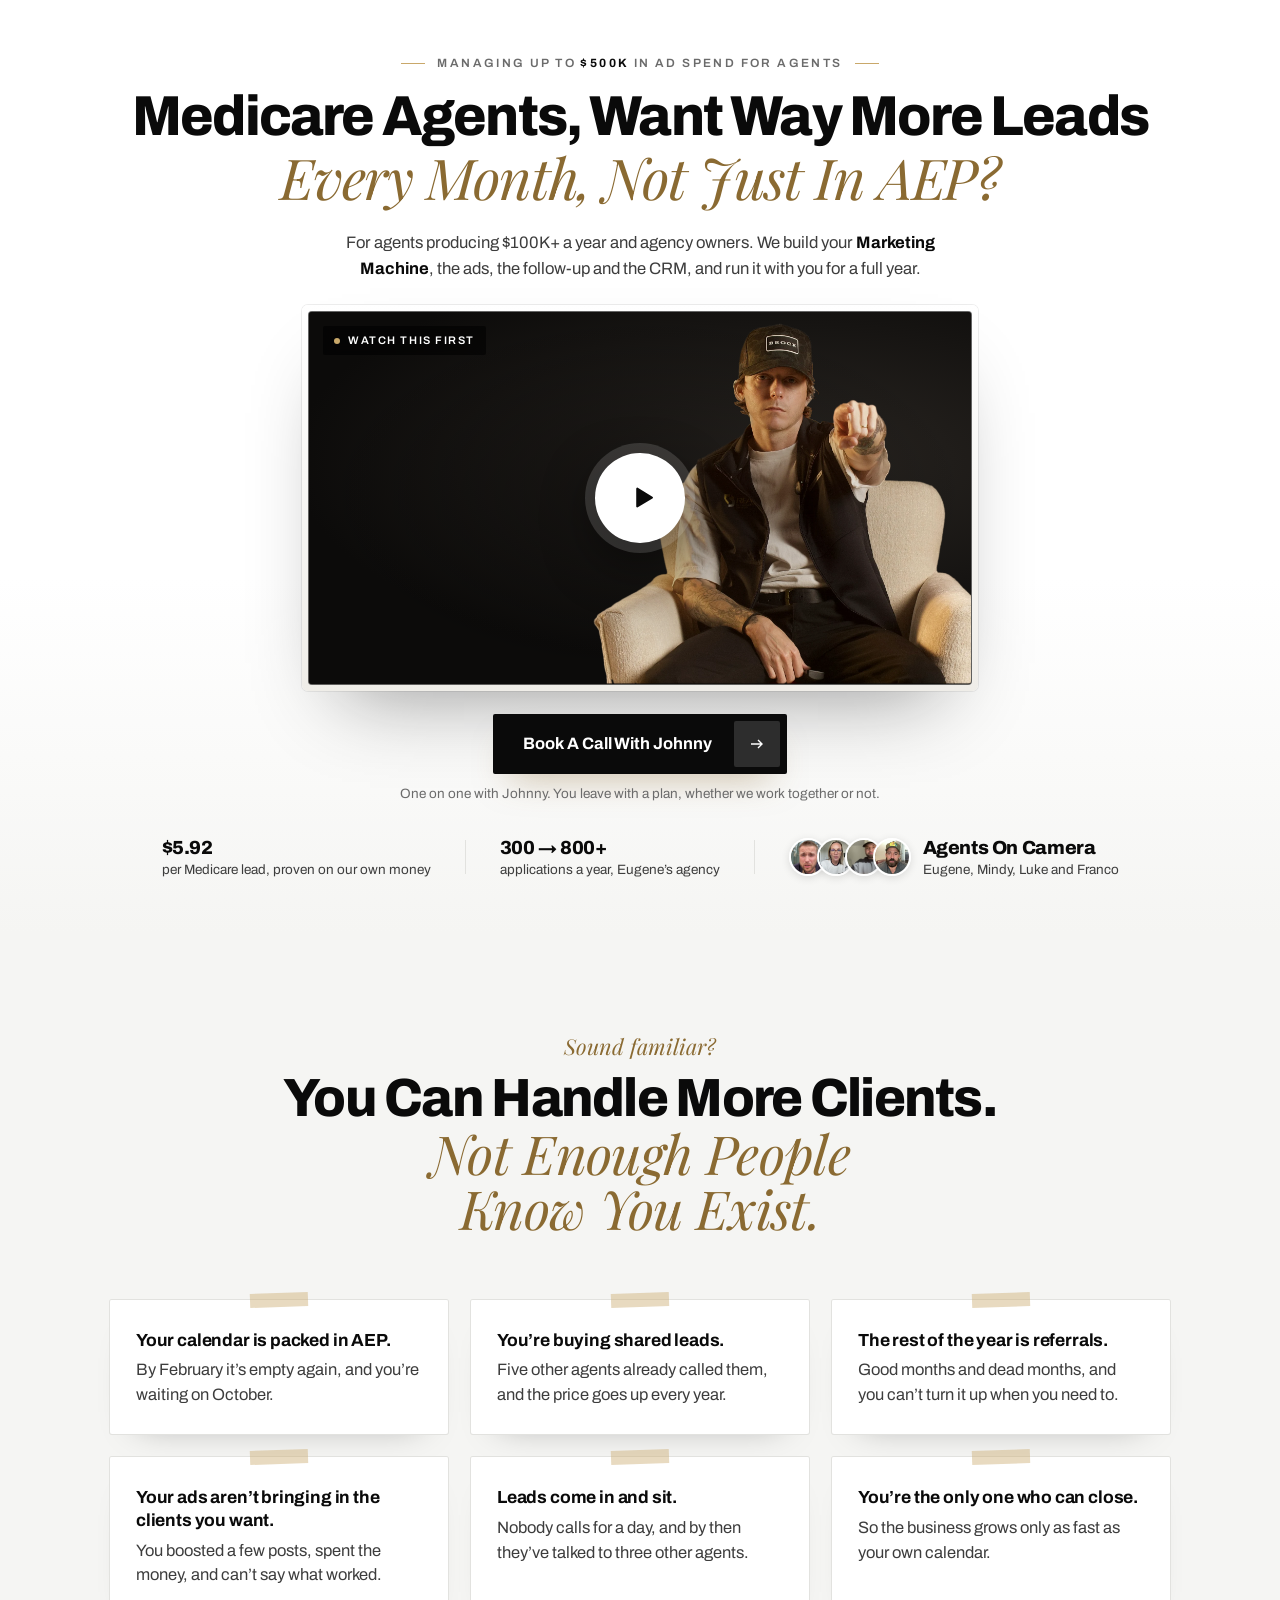
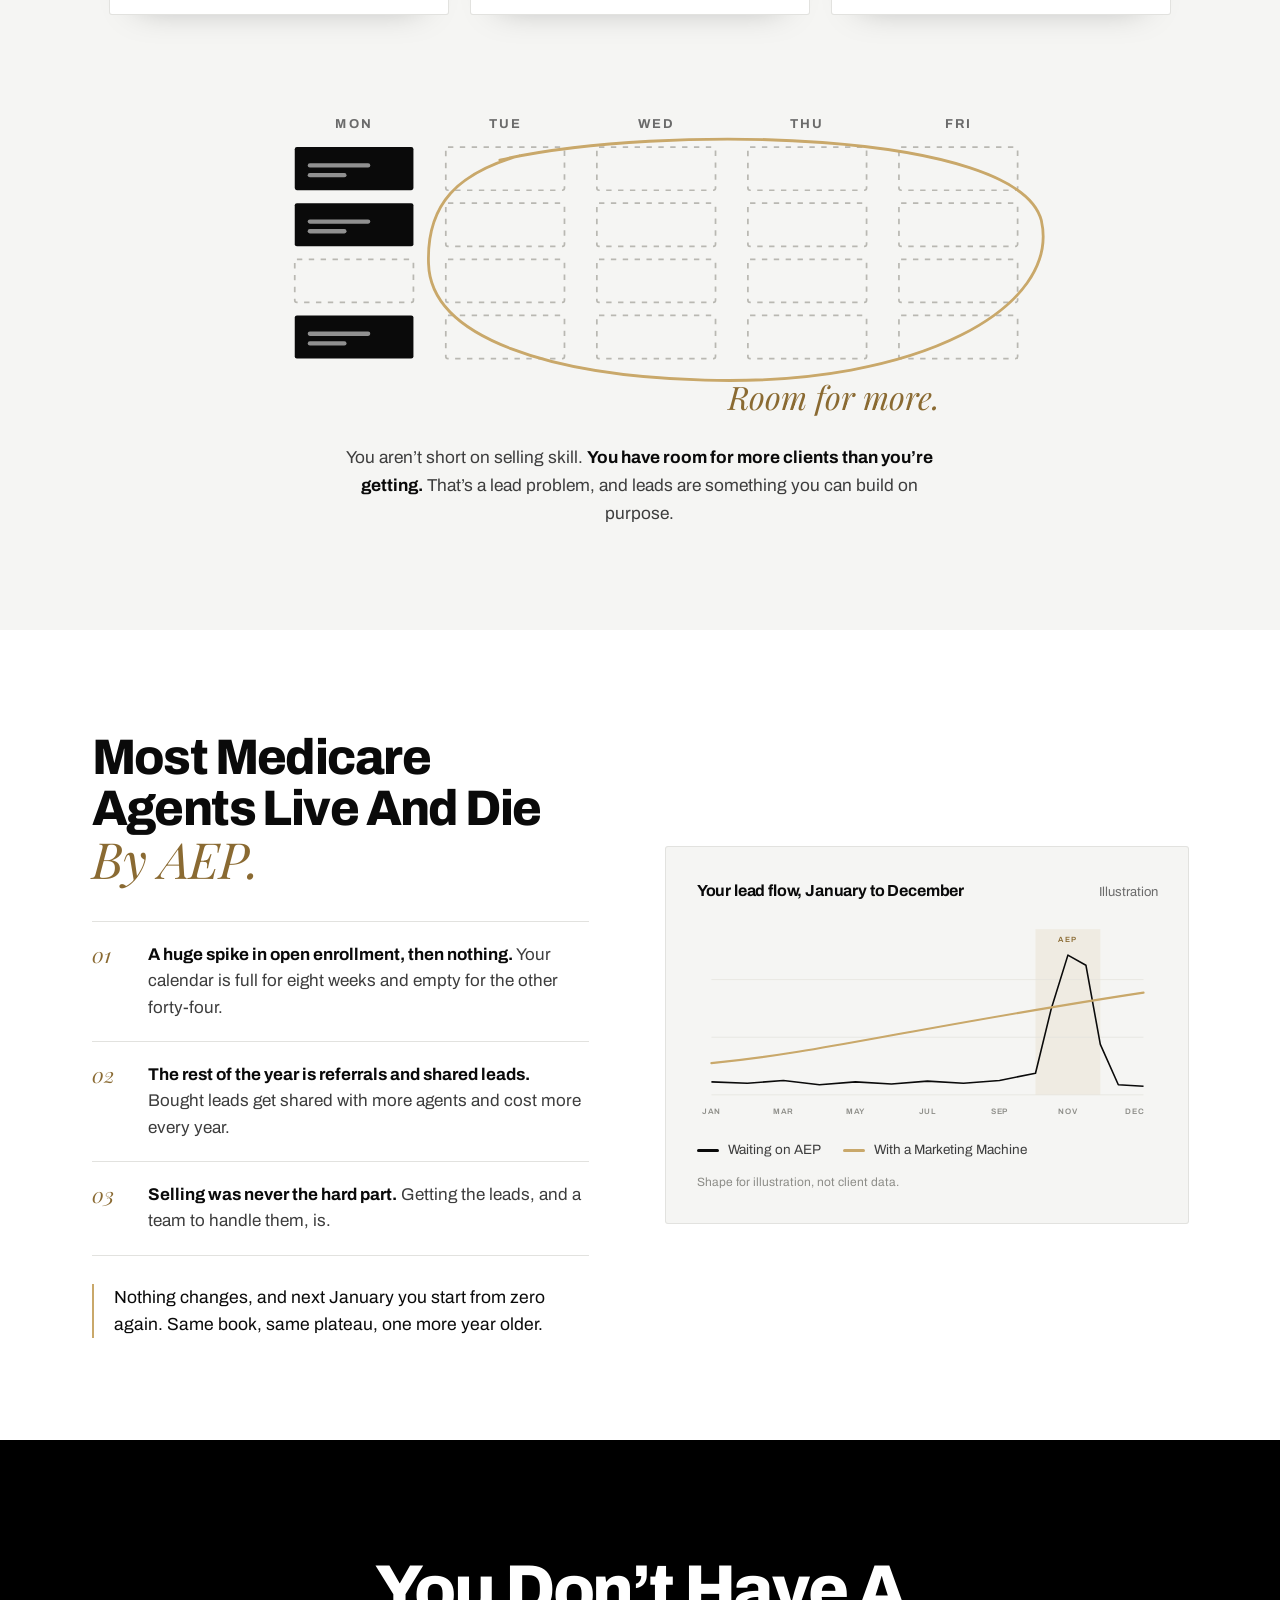
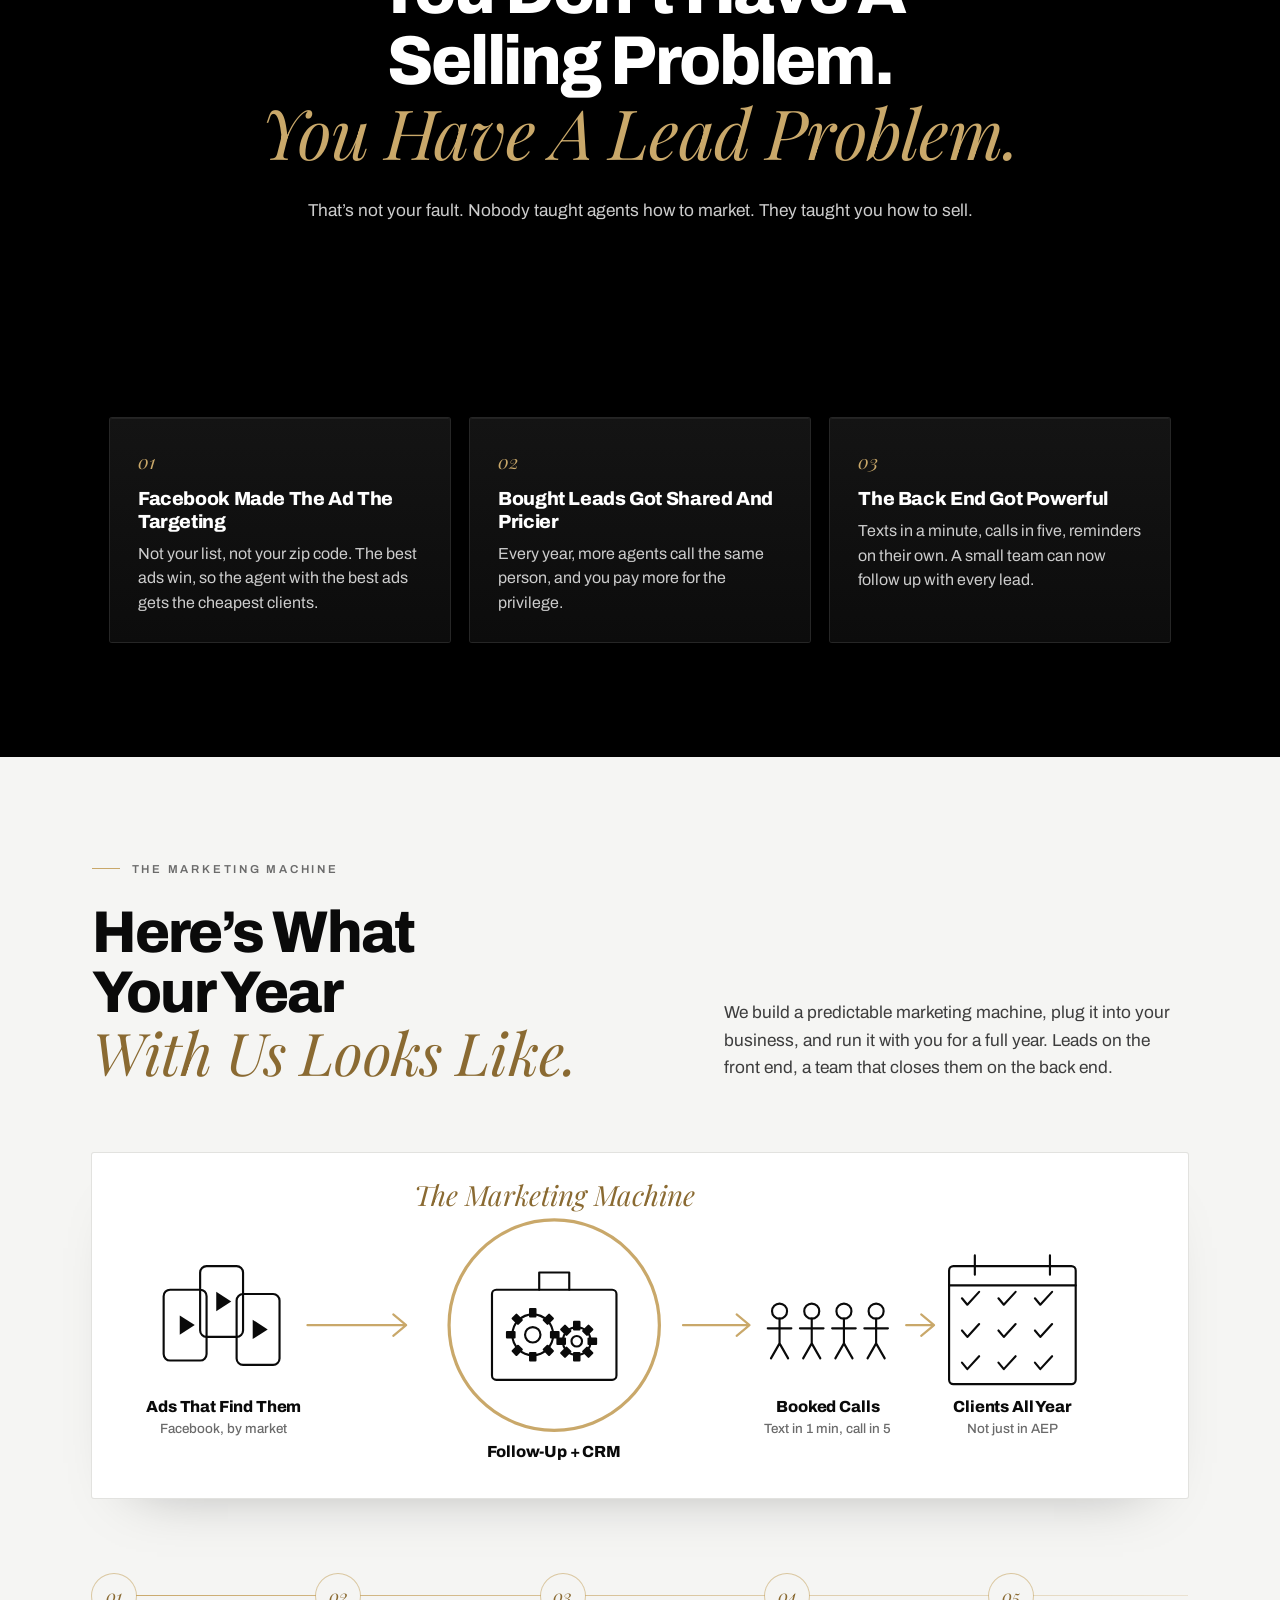
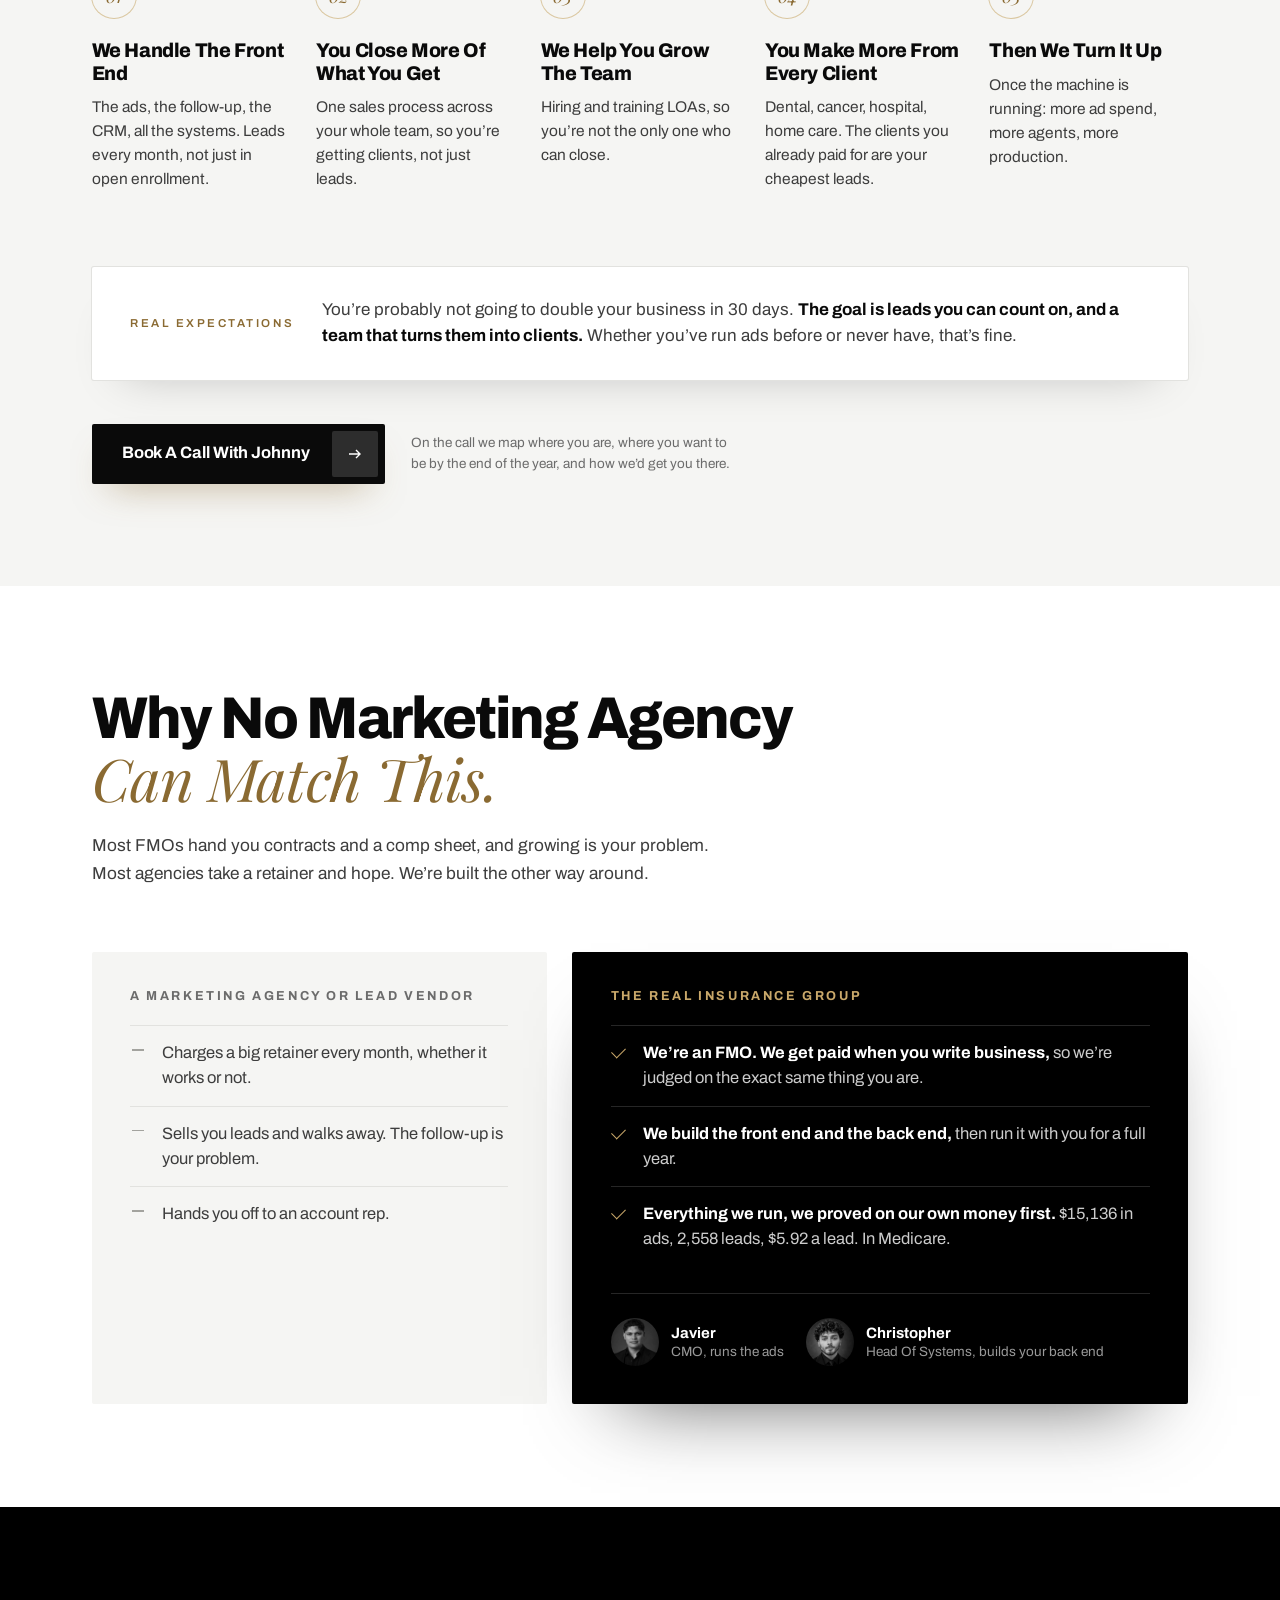
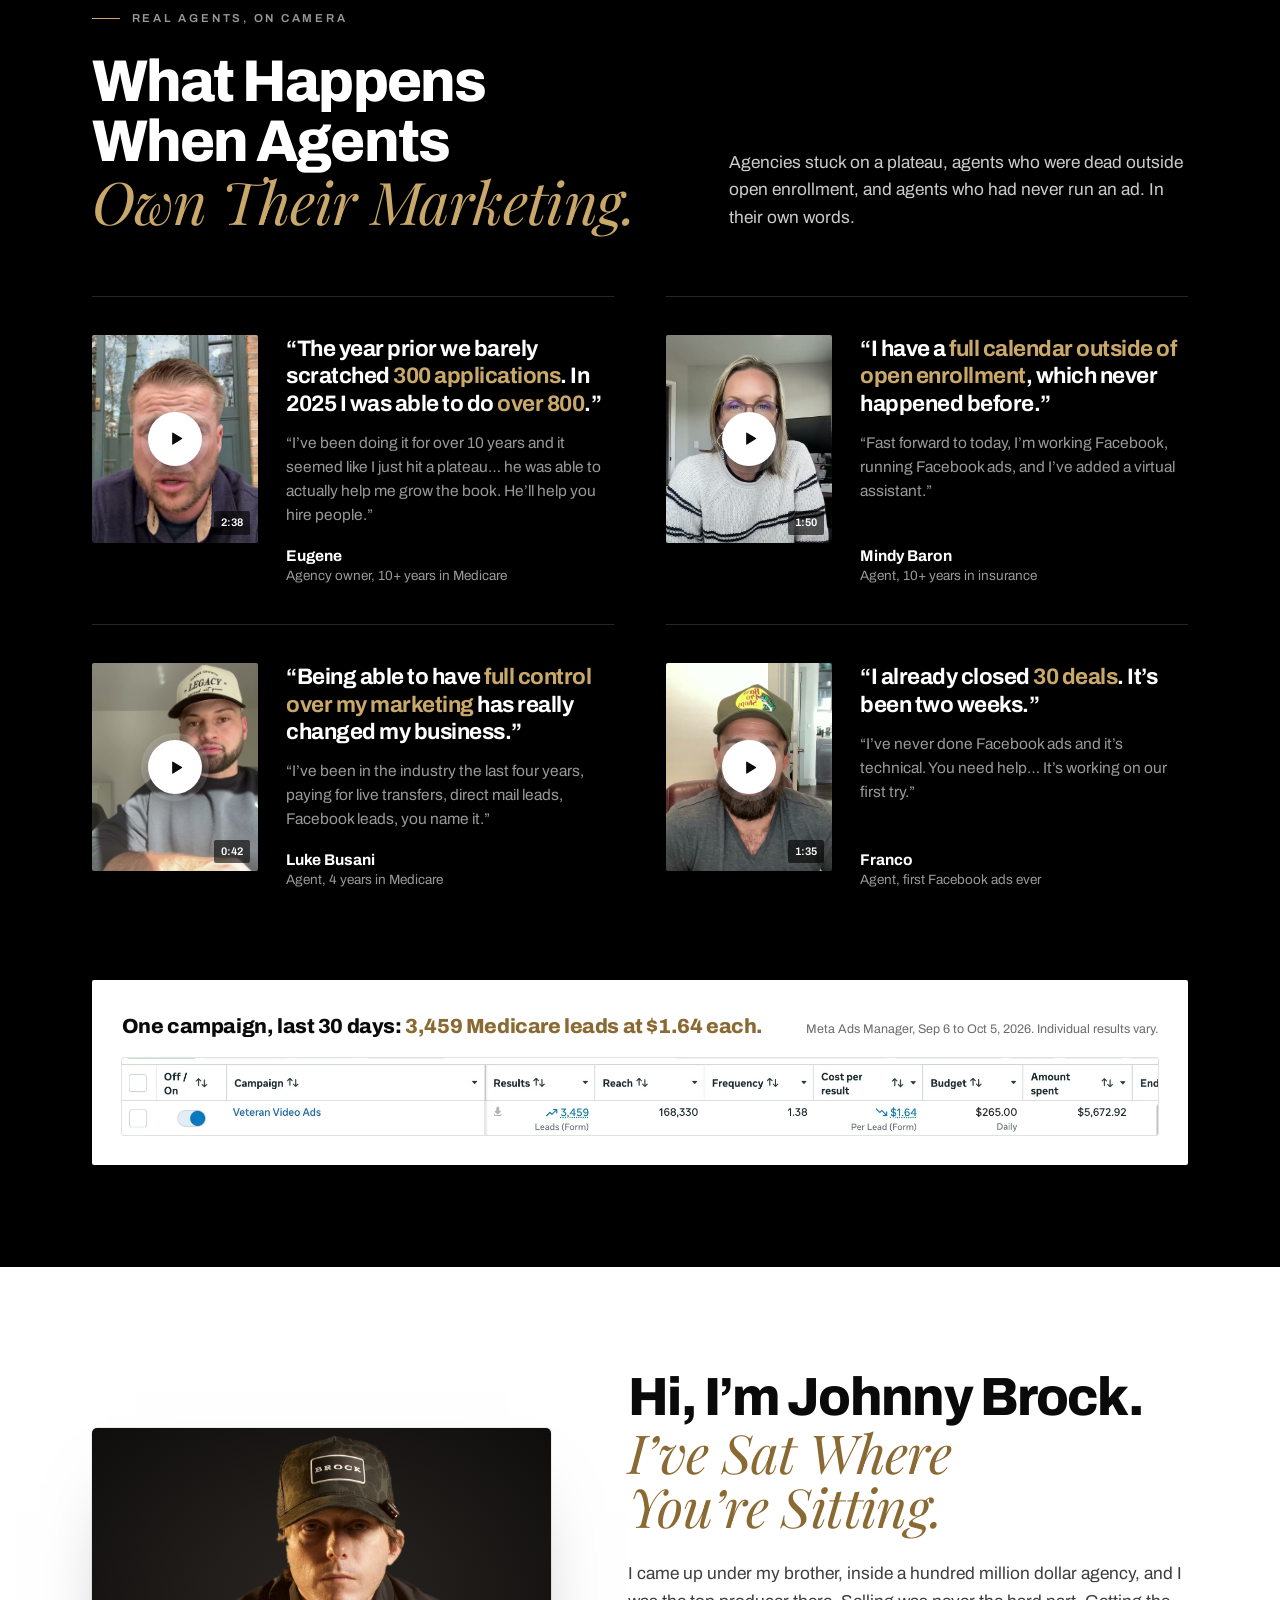
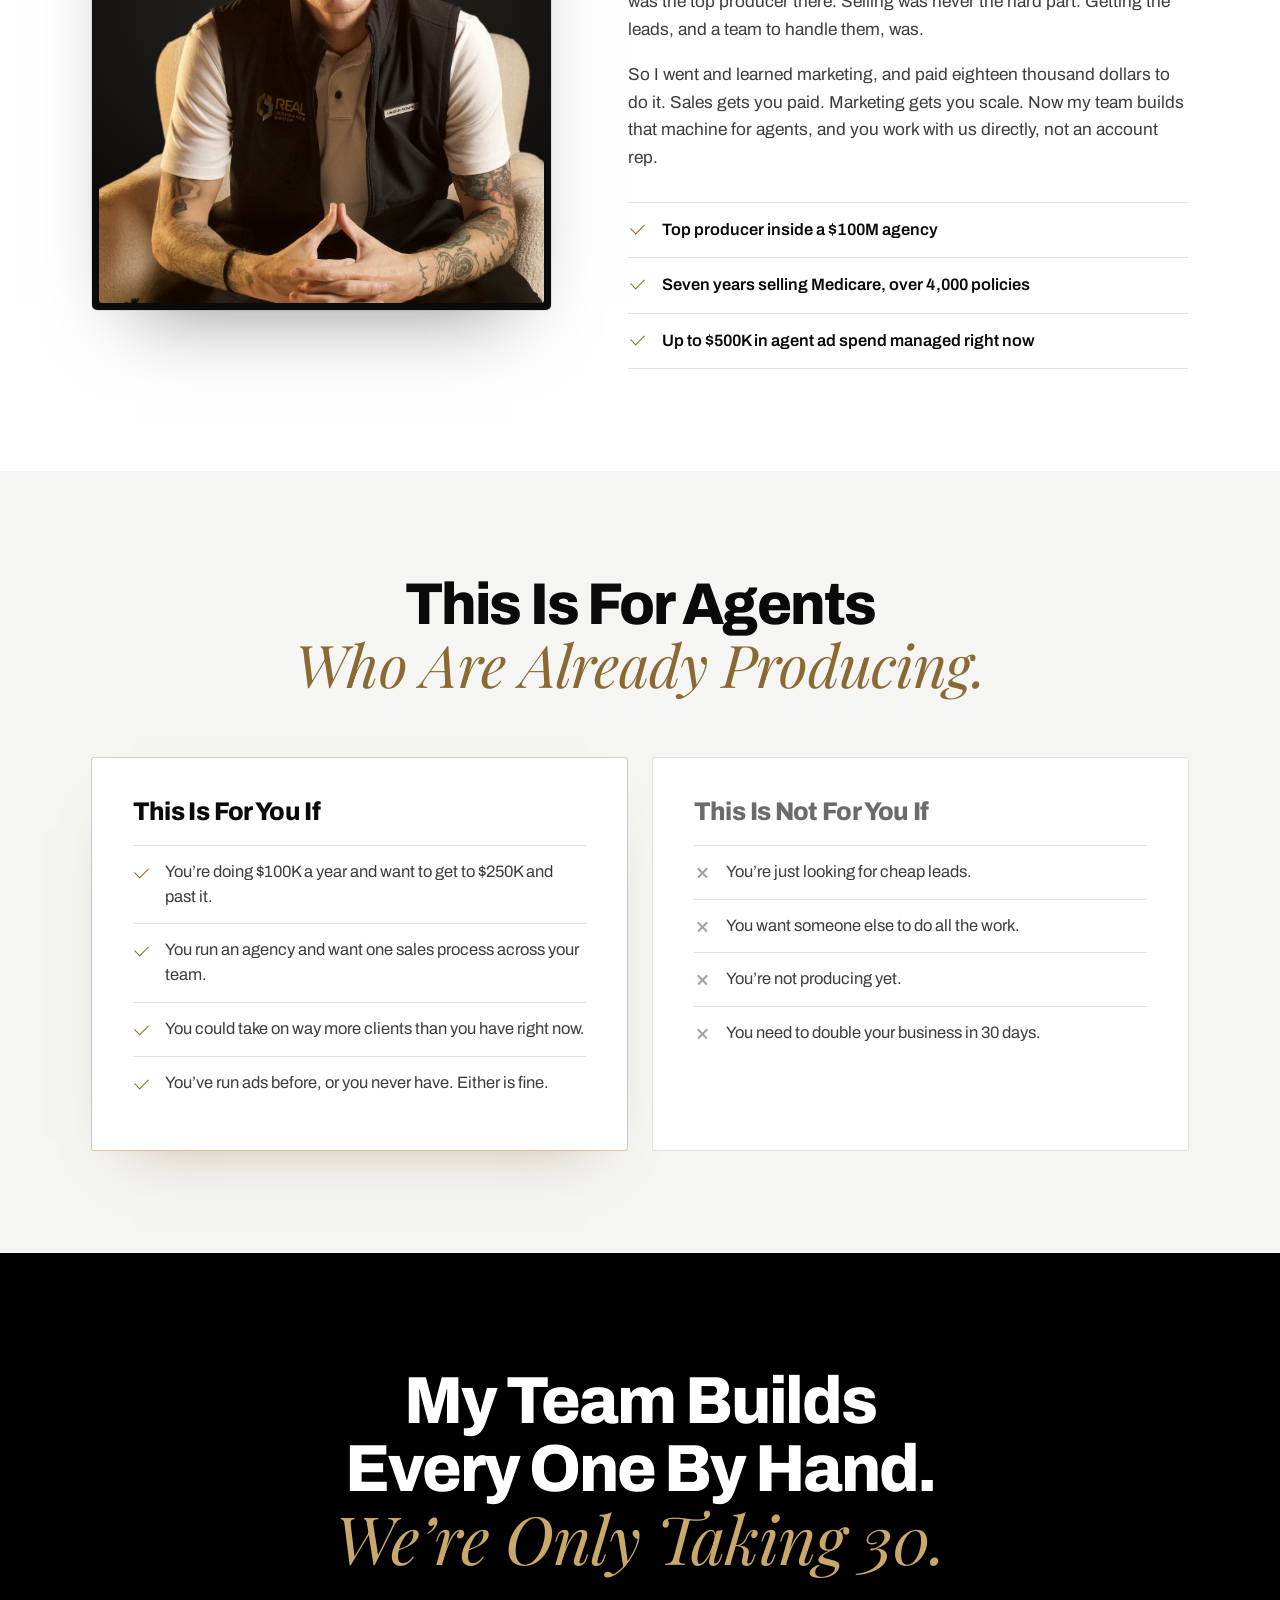
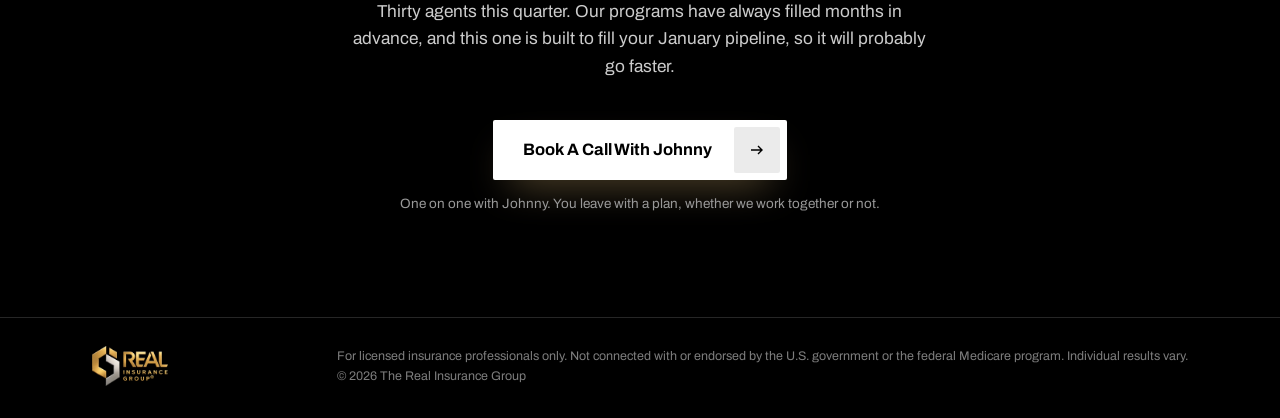
==== book.html @ 1c5386b6 "Johnny Brock book-a-call VSL landing page Co-Authored-By: Claude Opus 5.5 <noreply@anthropic.com>" ====
<!doctype html>
<html lang="en">
<head>
<meta charset="utf-8">
<meta name="viewport" content="width=device-width,initial-scale=1">
<title>Book Your Call With Johnny | The Real Insurance Group</title>
<meta name="robots" content="noindex,nofollow">
<script>
/* Only people who just submitted the survey get this page. survey.js sets the pass. */
window.rigPass = (function () {
  var DAYS = 30, ok = false;
  try { var t = Number(localStorage.getItem('rig_applied')); ok = t > 0 && Date.now() - t < DAYS * 864e5; } catch (e) {}
  return ok || window.name === 'rig_applied';
})();
if (!window.rigPass) location.replace('./');
</script>
<link rel="icon" href="assets/favicon.png?v=2">
<link rel="apple-touch-icon" href="assets/favicon.png?v=2">
<meta name="theme-color" content="#000000">
<link rel="preconnect" href="https://fonts.googleapis.com"><link rel="preconnect" href="https://fonts.gstatic.com" crossorigin>
<link href="https://fonts.googleapis.com/css2?family=Archivo:wdth,wght@62..125,400..800&family=Playfair+Display:ital,wght@1,400&display=swap" rel="stylesheet">
<link rel="preload" as="image" href="assets/johnny-steeple-color.webp">
<link rel="stylesheet" href="book.css?v=1">
<script async src="https://javmartz04-ship-it.github.io/brandridge-tracker/t.js" data-client="johnny" data-name="Johnny" data-funnel="Book A Call VSL"></script>
<style>
html,body{background:#000}
.call{display:grid;grid-template-columns:minmax(0,43fr) minmax(0,57fr);min-height:100svh}
.call-l{position:sticky;top:0;height:100svh;overflow:hidden;background:#000;color:#fff;padding:clamp(24px,2.5vw,38px) clamp(28px,3.6vw,58px)}
.call-logo{width:clamp(104px,8vw,124px);height:auto}
.call-h{position:relative;z-index:1;margin-top:clamp(24px,5.4svh,58px)}
.call-e{display:flex;align-items:center;gap:13px;font-size:13.5px;font-weight:600;letter-spacing:.02em;color:var(--on-d)}
.call-e::before{content:"";width:30px;height:1px;background:var(--gold)}
.call h1{margin-top:clamp(12px,1.9svh,18px);font-size:clamp(34px,min(3.25vw,6.2svh),54px);line-height:1.04;color:#fff;white-space:nowrap}
.call h1 em.e{display:block;color:var(--gold)}
.call-s{margin-top:clamp(12px,1.9svh,18px);max-width:25em;font-size:clamp(16px,1.25vw,18px);line-height:1.5;color:var(--on-d)}
.call-p{position:absolute;right:0;bottom:0;height:min(57svh,92%);width:auto;max-width:none;transform:translateX(7%)}
.call-l::after{content:"";position:absolute;left:0;right:0;bottom:0;height:24%;background:linear-gradient(to top,rgba(0,0,0,.72),transparent);pointer-events:none}
.call-n{position:absolute;z-index:2;left:clamp(28px,3.6vw,58px);bottom:clamp(24px,2.5vw,38px);font-size:13.5px;line-height:1.4;color:var(--on-d)}
.call-n b{display:block;font-size:17px;font-weight:700;color:#fff}
.call-r{display:flex;flex-direction:column;min-height:100svh;background:#fff;padding:clamp(18px,2.2vw,34px) clamp(18px,3.2vw,54px) 0}
.call-c{position:relative;width:100%;max-width:860px;margin:0 auto;min-height:640px}
.call-c iframe{position:relative;display:block;width:100%;min-height:640px;border:0;overflow:hidden}
.call-w{position:absolute;left:0;right:0;top:220px;text-align:center;font-size:15px;color:var(--muted);transition:opacity .3s}
.call-c.on .call-w{opacity:0}
.call-f{width:100%;max-width:860px;margin:auto auto 0;padding:30px 0 24px;border-top:1px solid var(--line);font-size:12.5px;line-height:1.6;color:var(--muted)}
.call-c + .call-f{margin-top:28px}
.call-l > *{animation:callIn .9s var(--ease) both}
.call-p{animation-name:callP;animation-duration:1.2s;animation-delay:.08s}
@keyframes callIn{from{opacity:0;transform:translateY(12px)}}
@keyframes callP{from{opacity:0;transform:translateX(7%) translateY(18px)}}
@media (prefers-reduced-motion:reduce){.call-l > *{animation:none}}
@media (max-width:1000px){
  .call{display:block}
  .call-l{position:relative;height:auto;padding:22px 20px 28px}
  .call-l::after,.call-p,.call-n{display:none}
  .call-h{margin-top:20px}
  .call h1{font-size:clamp(35px,9.6vw,58px);white-space:normal;text-wrap:balance}
  .call-r{min-height:0;padding:14px 12px 0}
  .call-c,.call-c iframe{min-height:720px}
  .call-f{padding:24px 8px}
}
</style>
</head>
<body>
<main class="call">
  <aside class="call-l dark">
    <img class="call-logo" src="assets/rig-logo-nav.webp" width="392" height="208" alt="The Real Insurance Group">
    <header class="call-h">
      <p class="call-e">Application Received</p>
      <h1>Book Your Strategy Call <em class="e">With Johnny Brock.</em></h1>
      <p class="call-s">One hour, one on one, on your business and where you want to take it.</p>
    </header>
    <img class="call-p" src="assets/johnny-steeple-color.webp" width="1544" height="1398" alt="Johnny Brock" fetchpriority="high">
    <p class="call-n"><b>Johnny Brock</b>Founder And CEO</p>
  </aside>
  <div class="call-r">
    <section class="call-c" id="cal" aria-label="Choose a time for your call"><p class="call-w">Opening Johnny&rsquo;s Calendar</p></section>
    <footer class="call-f">
      <p>For licensed insurance professionals only. Not connected with or endorsed by the U.S. government or the federal Medicare program.</p>
      <p>&copy; 2026 The Real Insurance Group</p>
    </footer>
  </div>
</main>
<script>
/* The calendar is only added for people who passed the check above. */
if (window.rigPass) {
  var CALENDAR = 'BLi0FZlqwBSaLHV8opKb';
  var f = document.createElement('iframe');
  f.src = 'https://link.realinsurancecrm.com/widget/booking/' + CALENDAR;
  f.id = CALENDAR + '_booking';
  f.title = 'Choose a time for your call';
  f.scrolling = 'no';
  f.addEventListener('load', function () { document.getElementById('cal').classList.add('on'); });
  document.getElementById('cal').appendChild(f);
  var s = document.createElement('script');
  s.src = 'https://link.realinsurancecrm.com/js/form_embed.js';
  s.async = true;
  document.body.appendChild(s);
}
</script>
</body>
</html>
---- book.css ----
/* Base for book.html. Same tokens as index.html (the live therealinsurancegroup.com set). */
:root{
  --white:#fff;--ink:#0a0a0a;--muted:#6b6b6b;--line:#e2e2df;--on-d:#cccccc;
  --gold:#c9a86a;--ease:cubic-bezier(.32,.72,0,1);
  --disp:'Archivo',system-ui,sans-serif;--serif:'Playfair Display',Georgia,serif;
}
*{box-sizing:border-box;margin:0;padding:0}
html{-webkit-text-size-adjust:100%}
body{font-family:var(--disp);color:var(--ink);font-size:17px;line-height:1.6;-webkit-font-smoothing:antialiased;overflow-x:clip}
img{display:block;max-width:100%}
h1{font-family:var(--disp);font-weight:800;letter-spacing:-.032em;line-height:1.02;font-variation-settings:"wdth" 96}
em.e{font-family:var(--serif);font-style:italic;font-weight:400;letter-spacing:-.012em;font-variation-settings:normal}
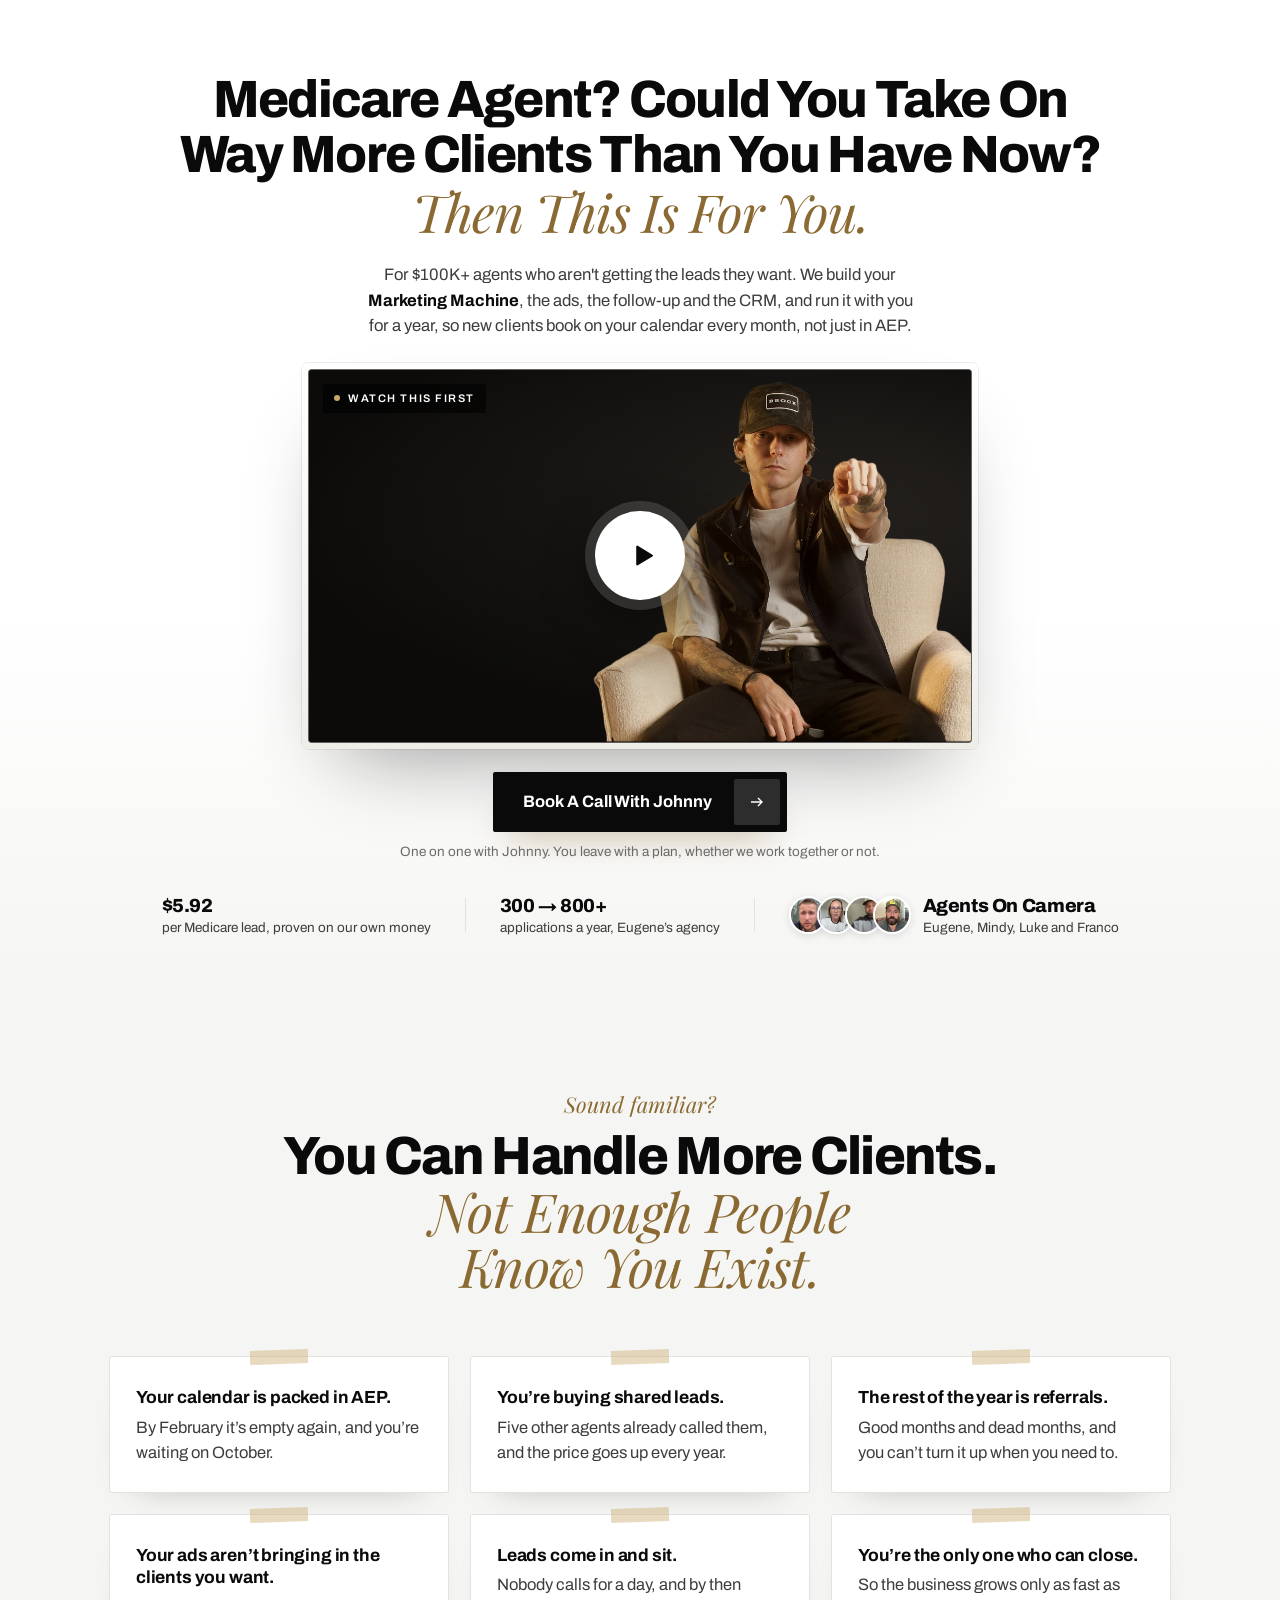
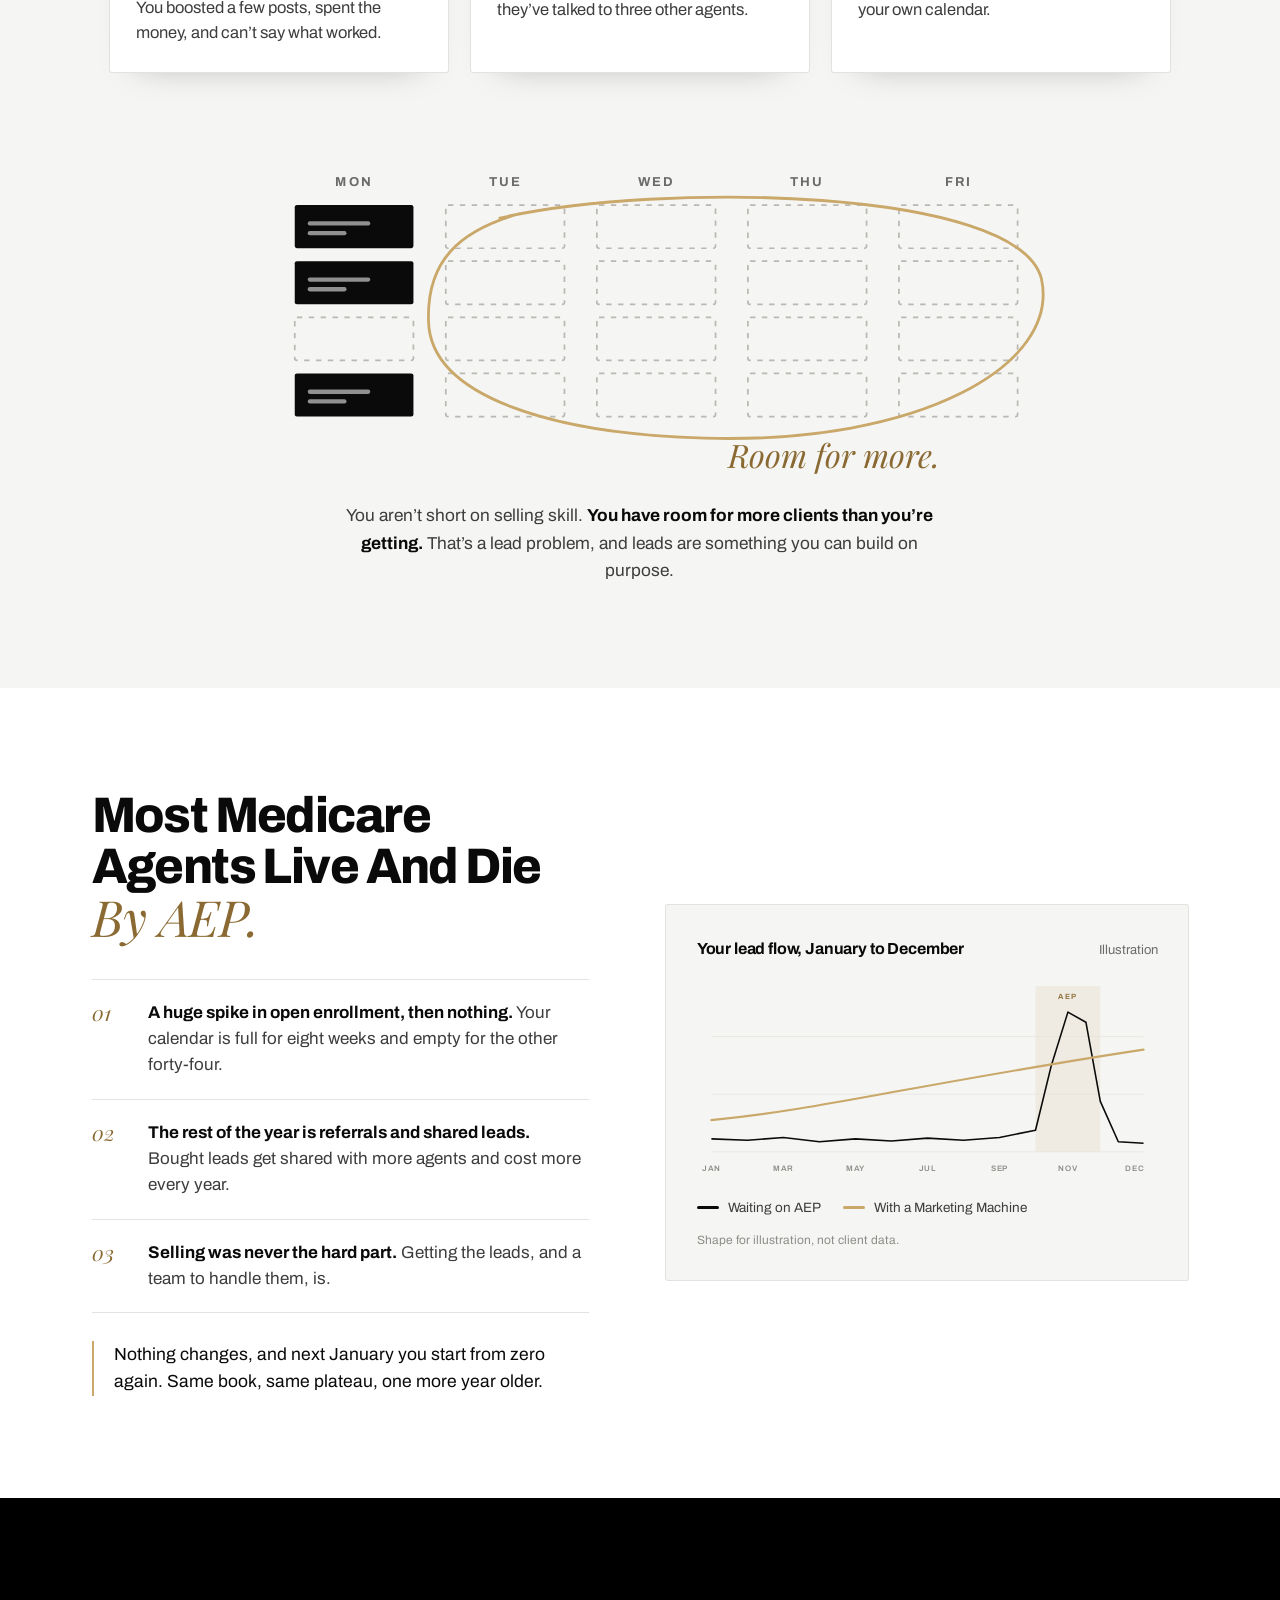
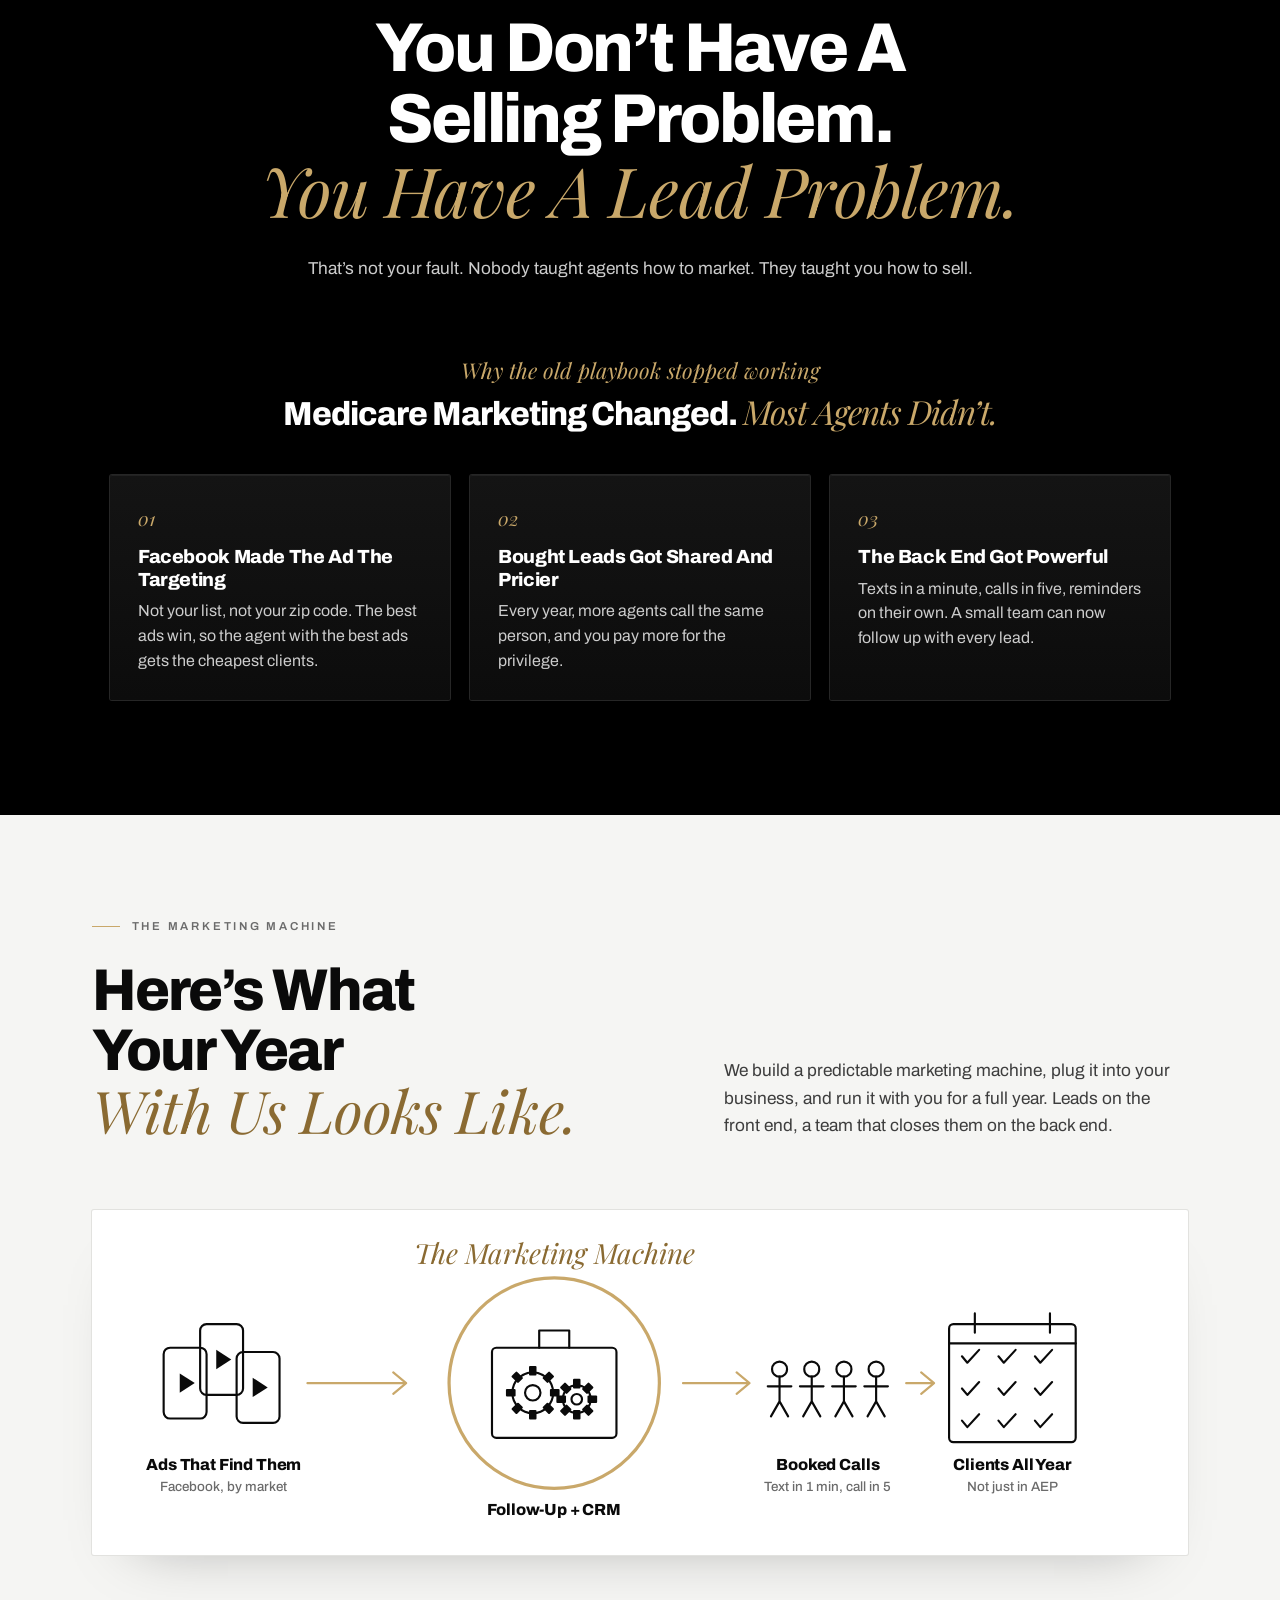
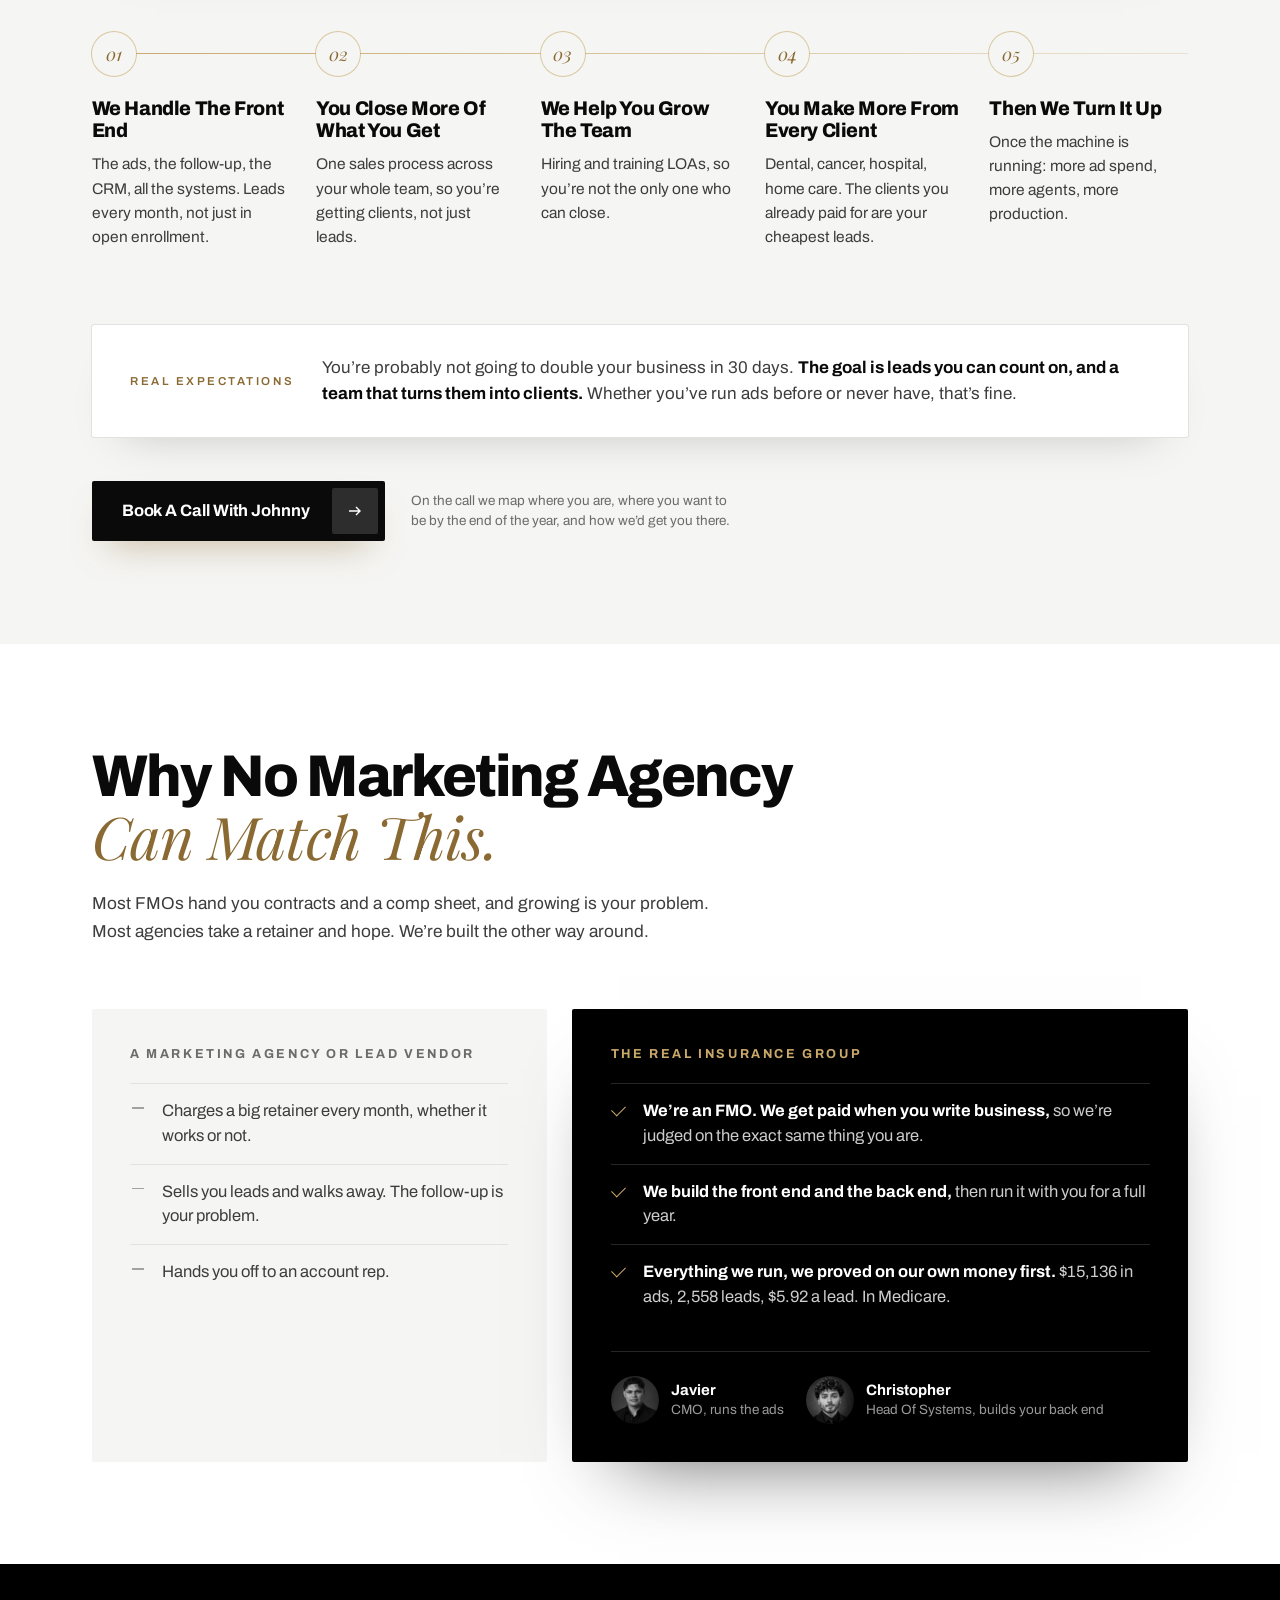
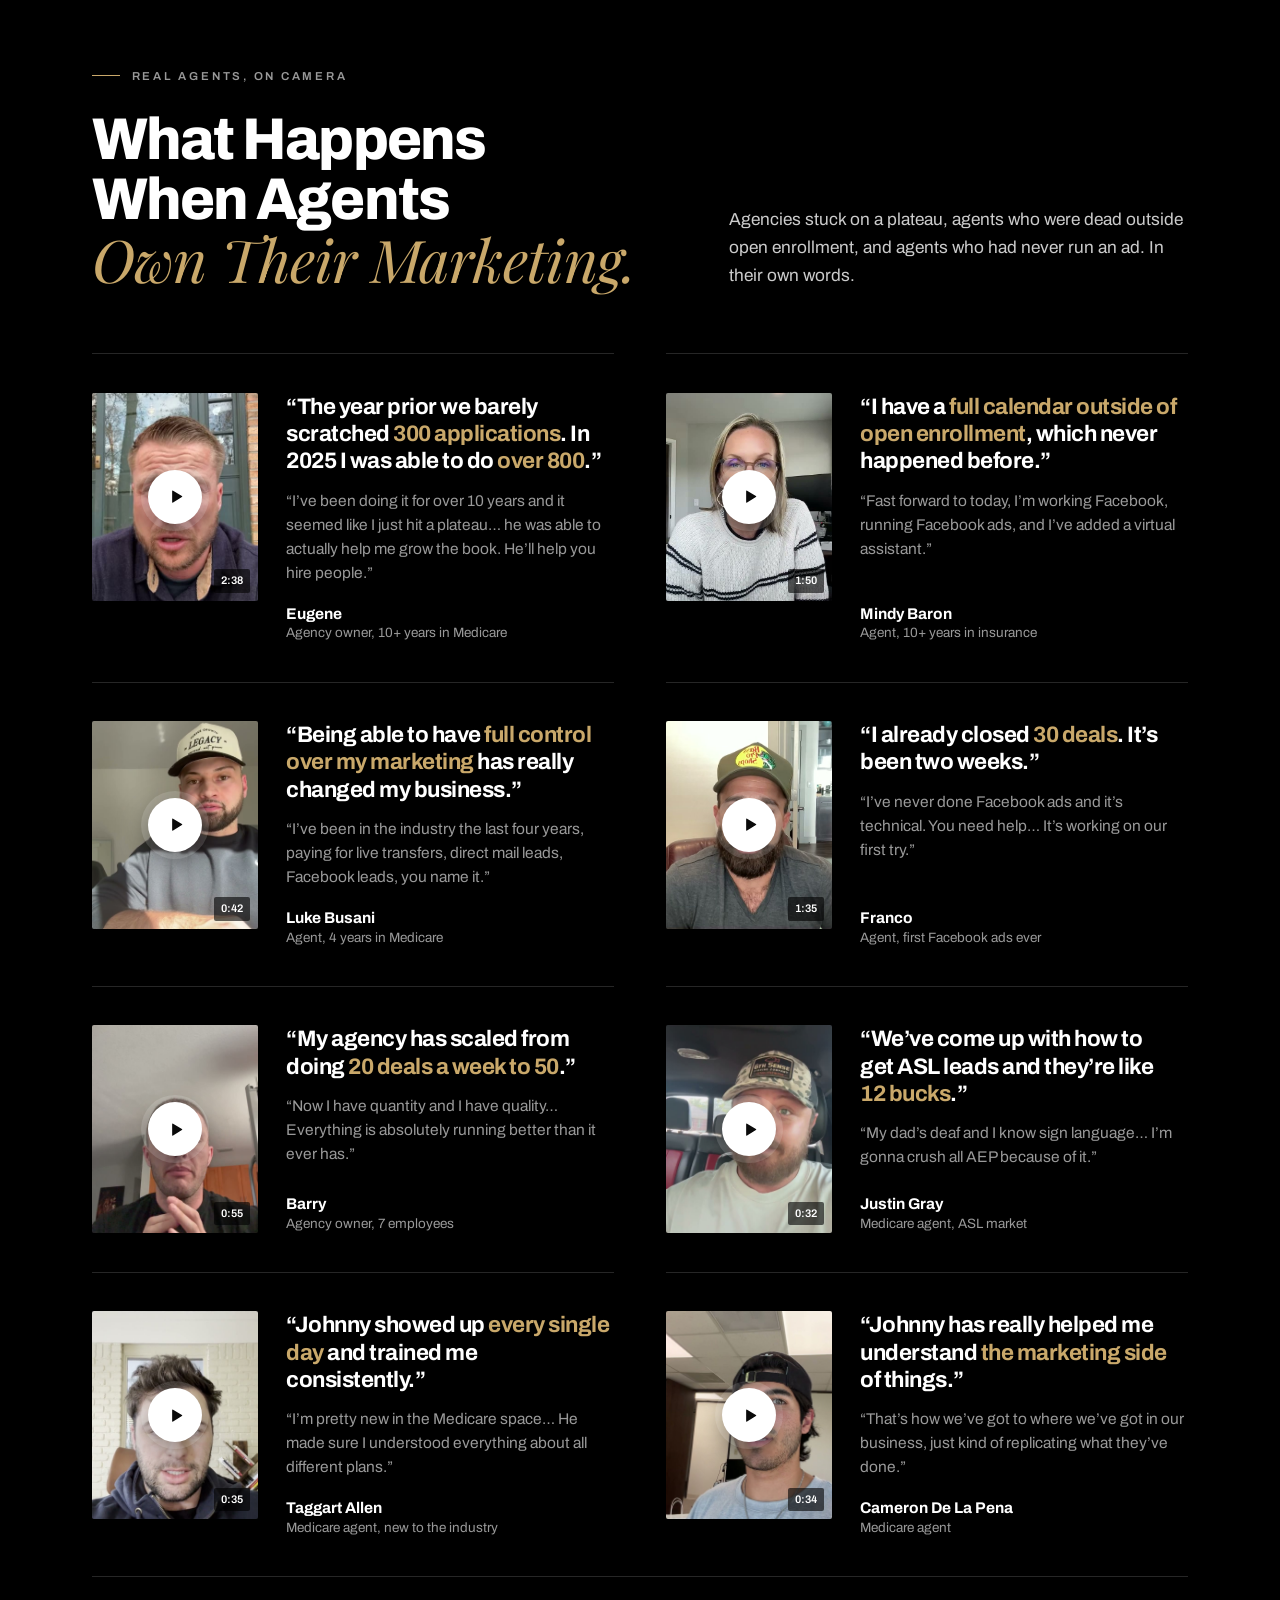
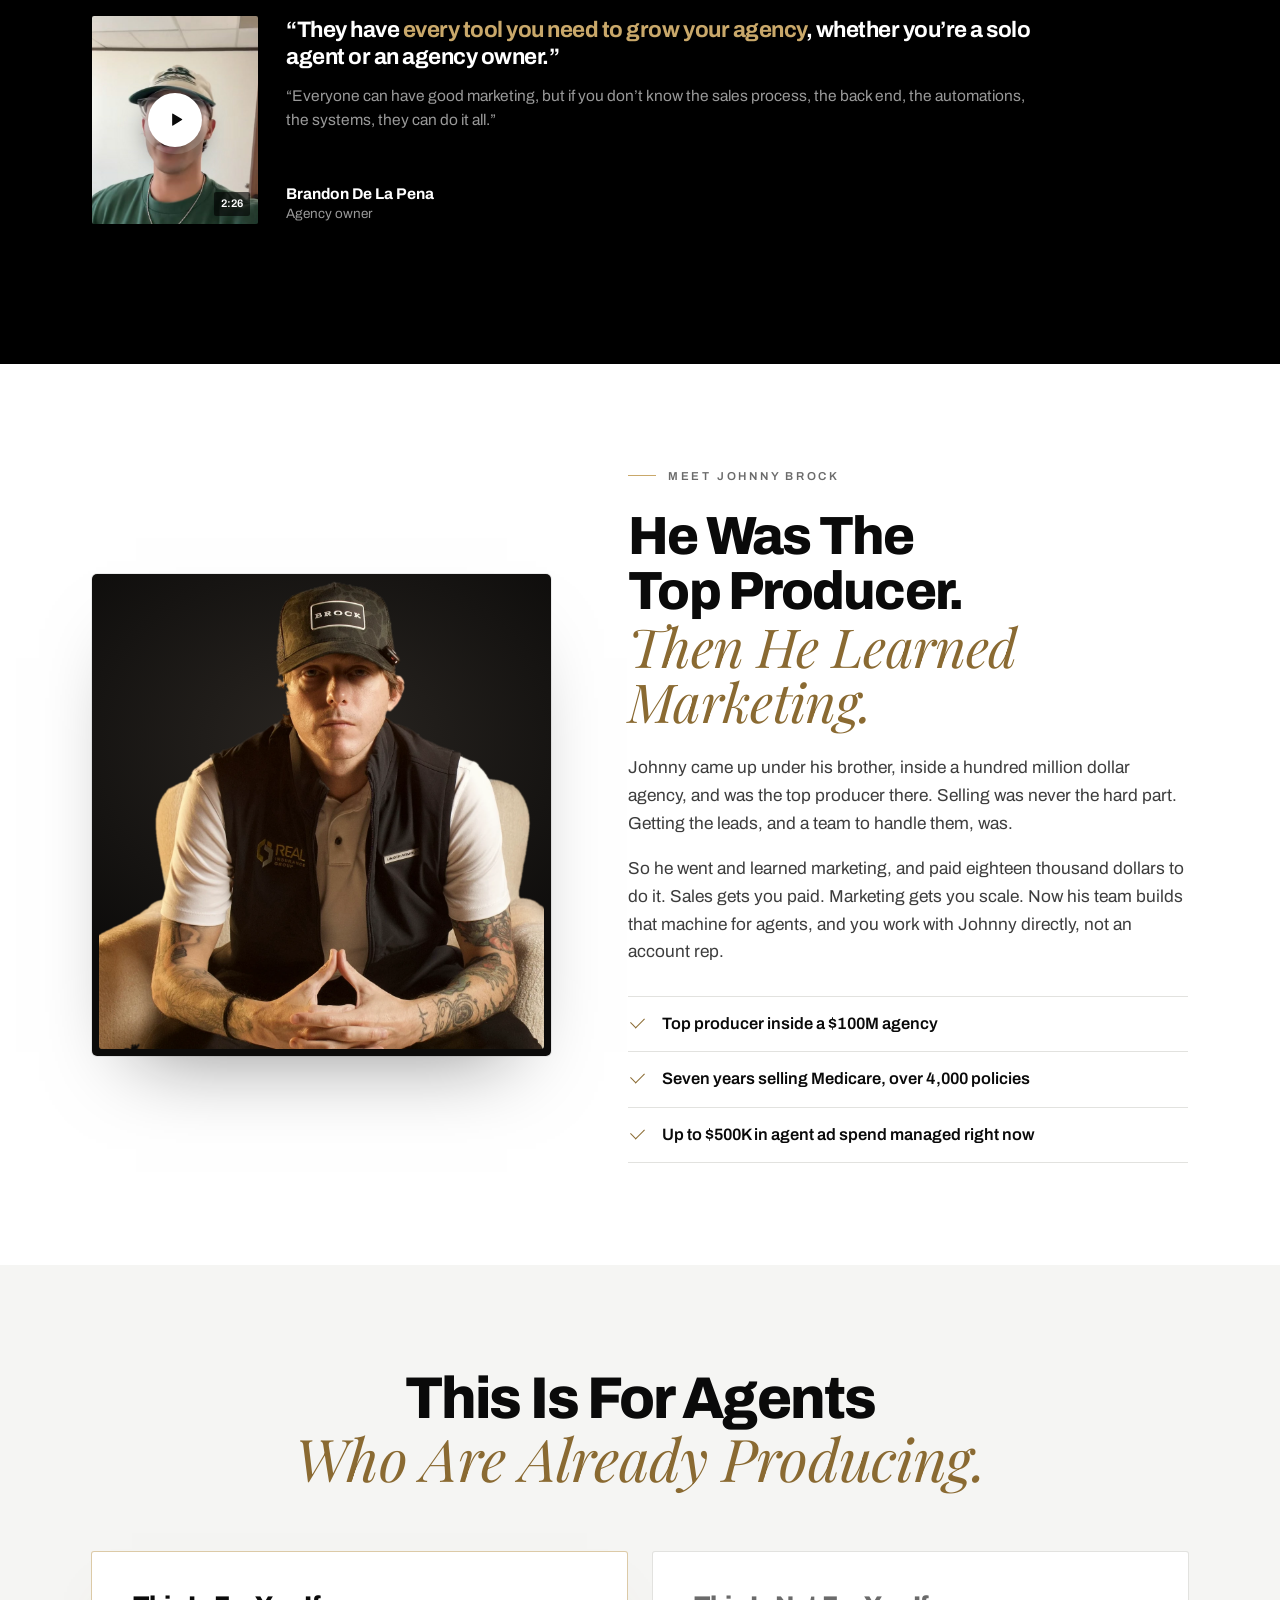
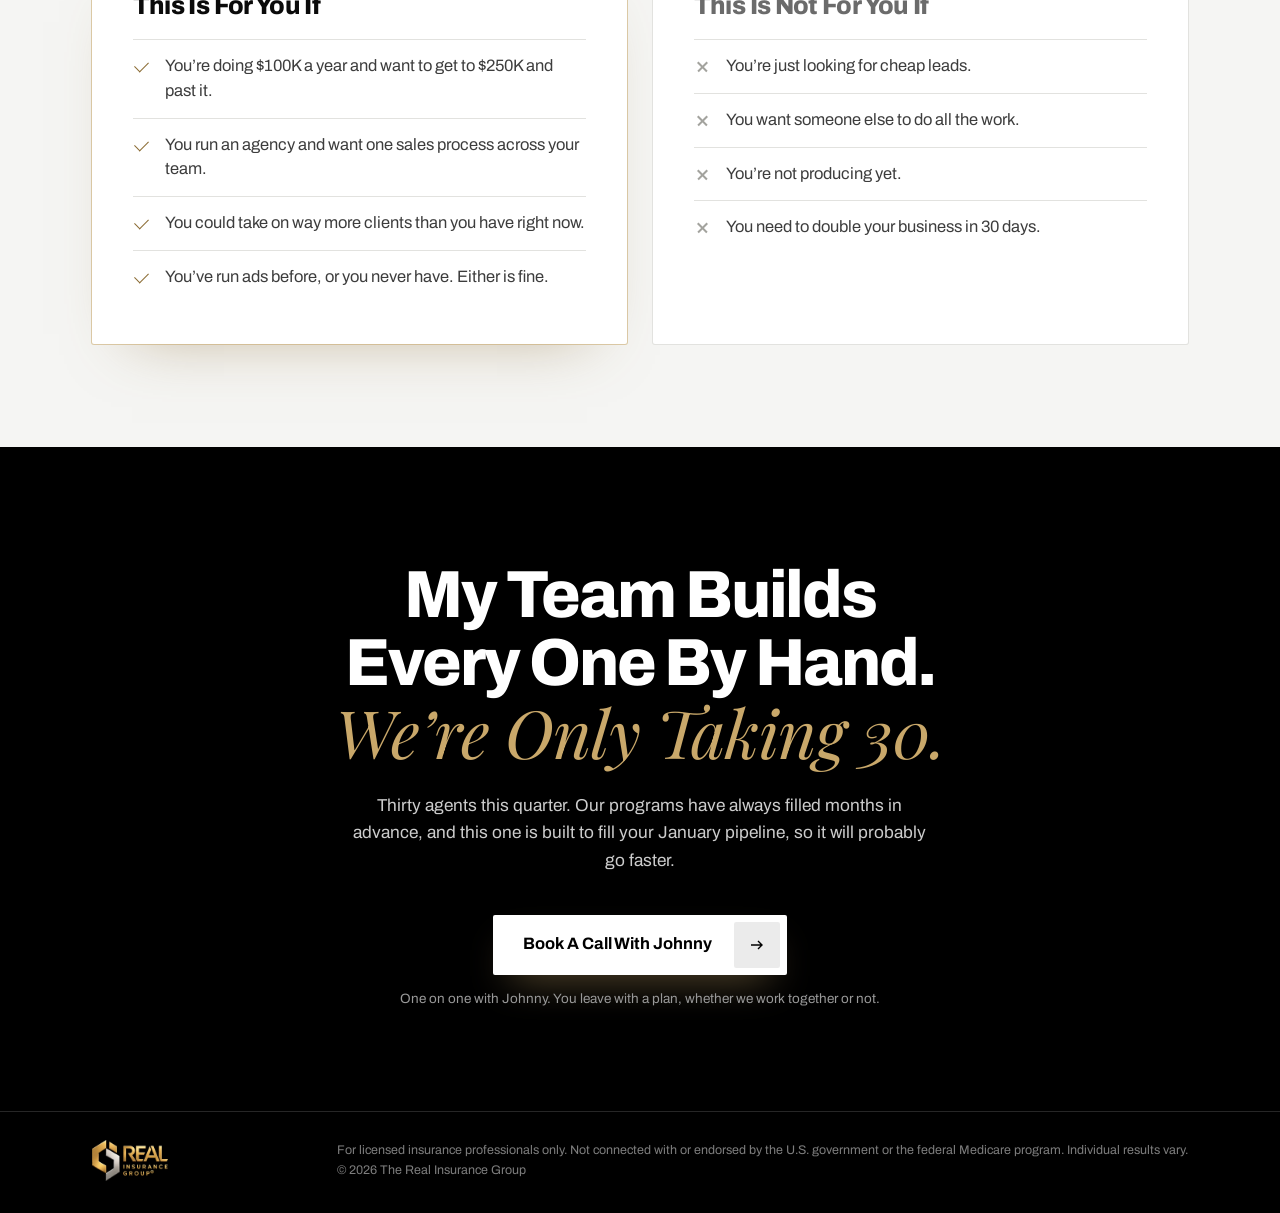
==== commit 7908798f: "Booking page: Medicare Agency Growth Session calendar Co-Authored-By: Claude Opus 5.5 <noreply@anthr" ====
--- a/book.html
+++ b/book.html
@@ -84,7 +84,7 @@
 <script>
 /* The calendar is only added for people who passed the check above. */
 if (window.rigPass) {
-  var CALENDAR = 'BLi0FZlqwBSaLHV8opKb';
+  var CALENDAR = 'Jum4R9jklVUVFgGsNbyQ';
   var f = document.createElement('iframe');
   f.src = 'https://link.realinsurancecrm.com/widget/booking/' + CALENDAR;
   f.id = CALENDAR + '_booking';
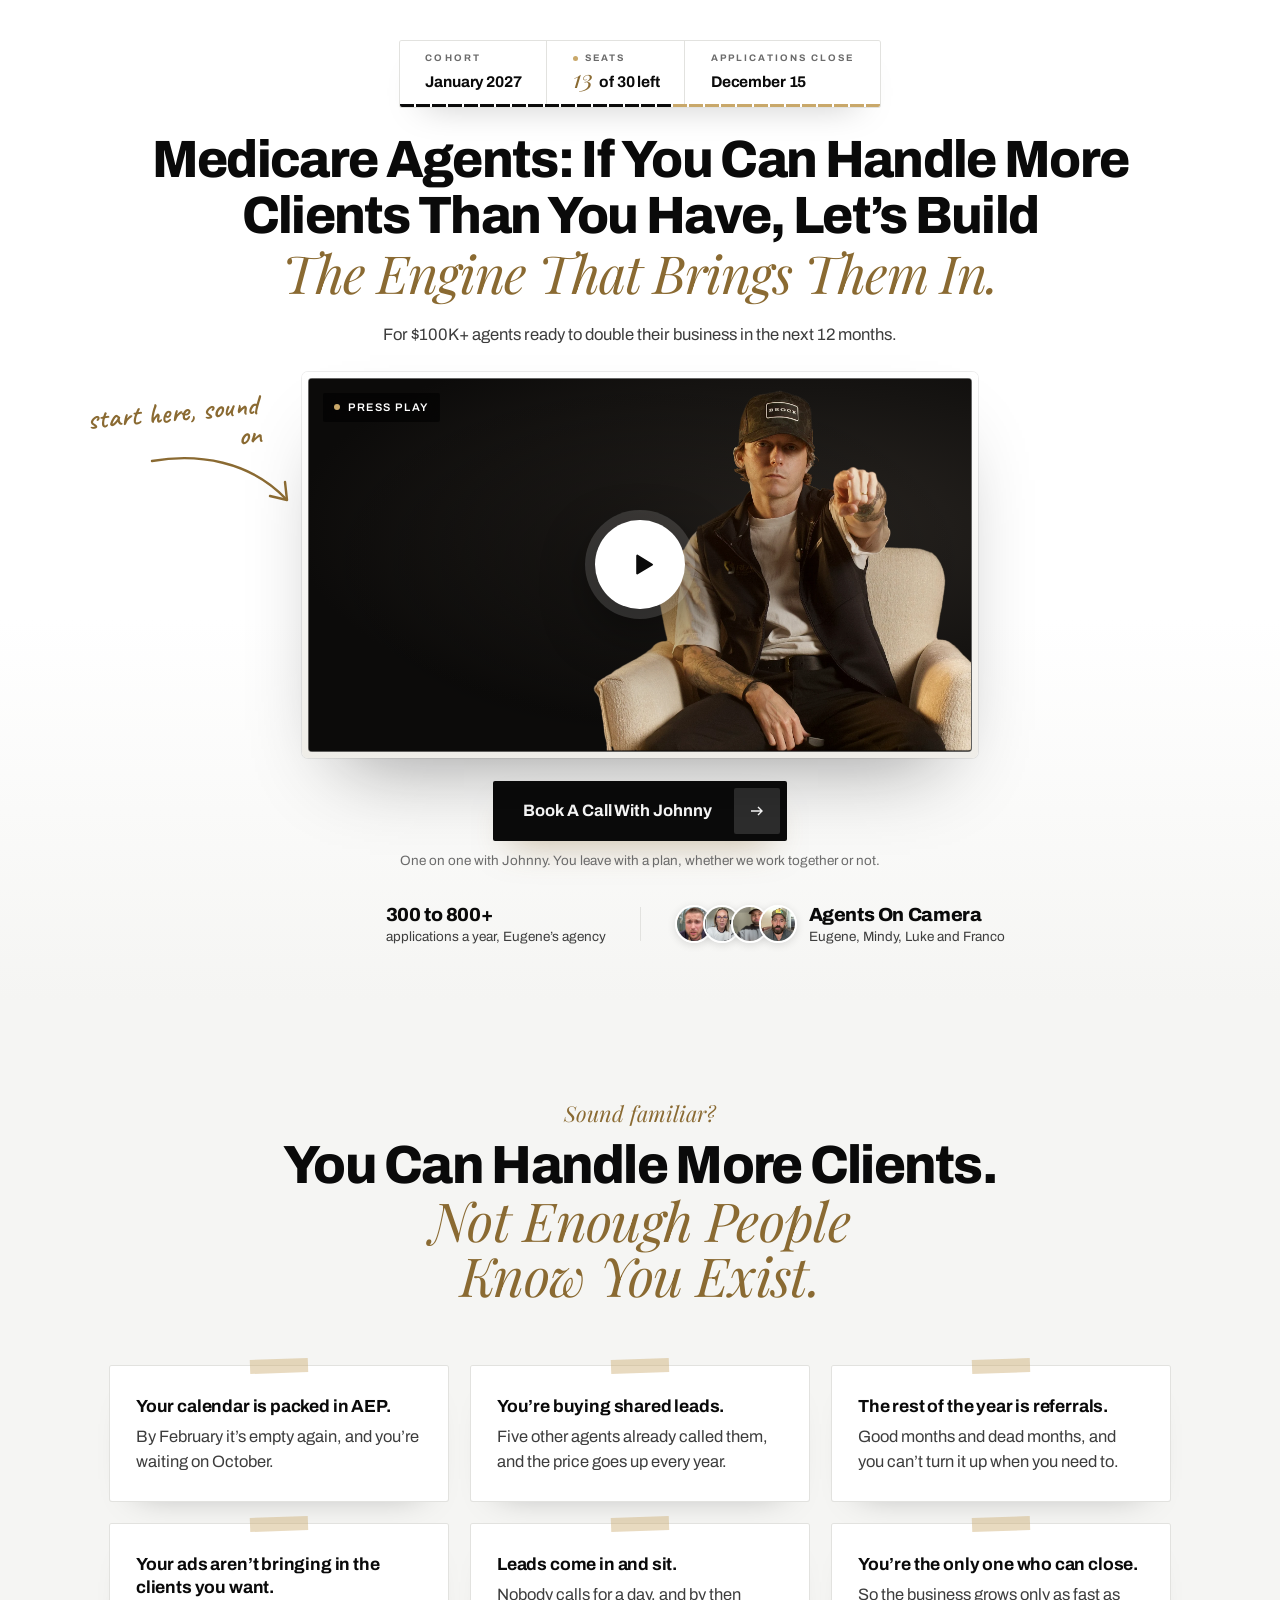
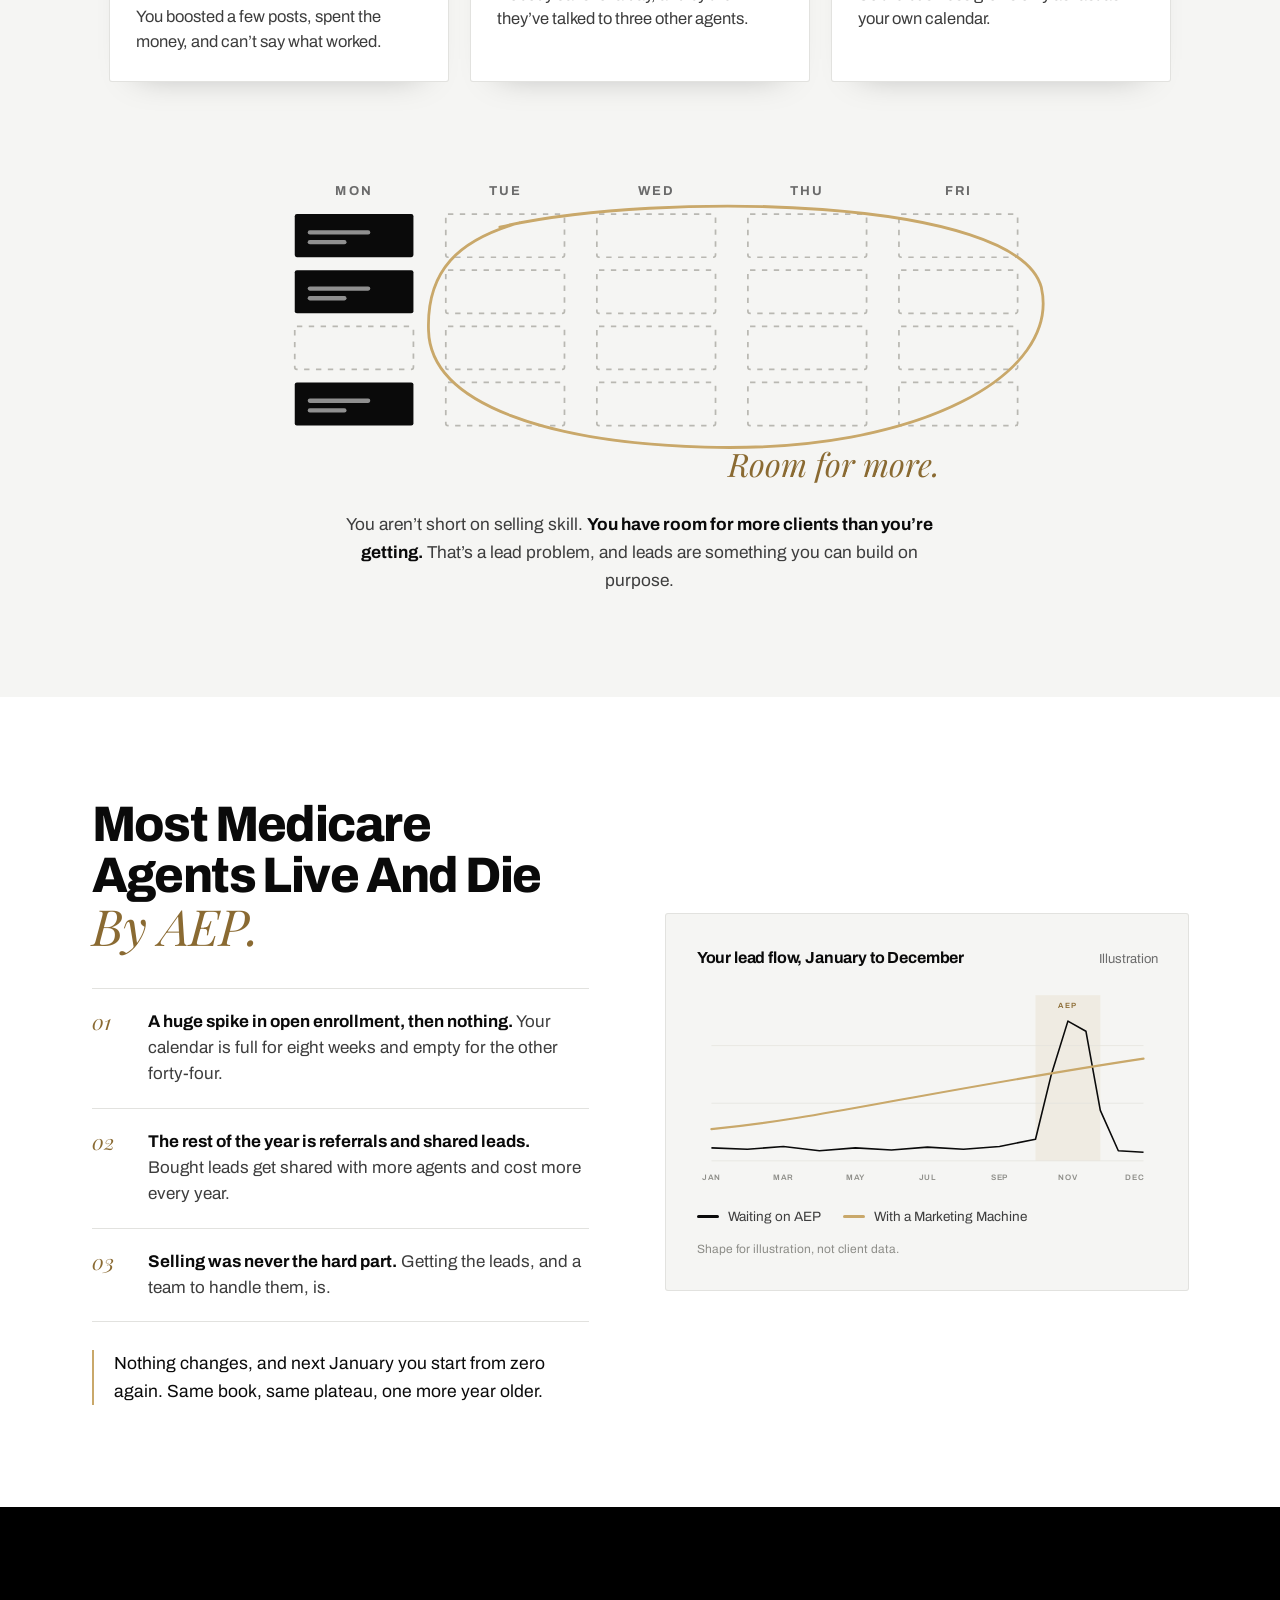
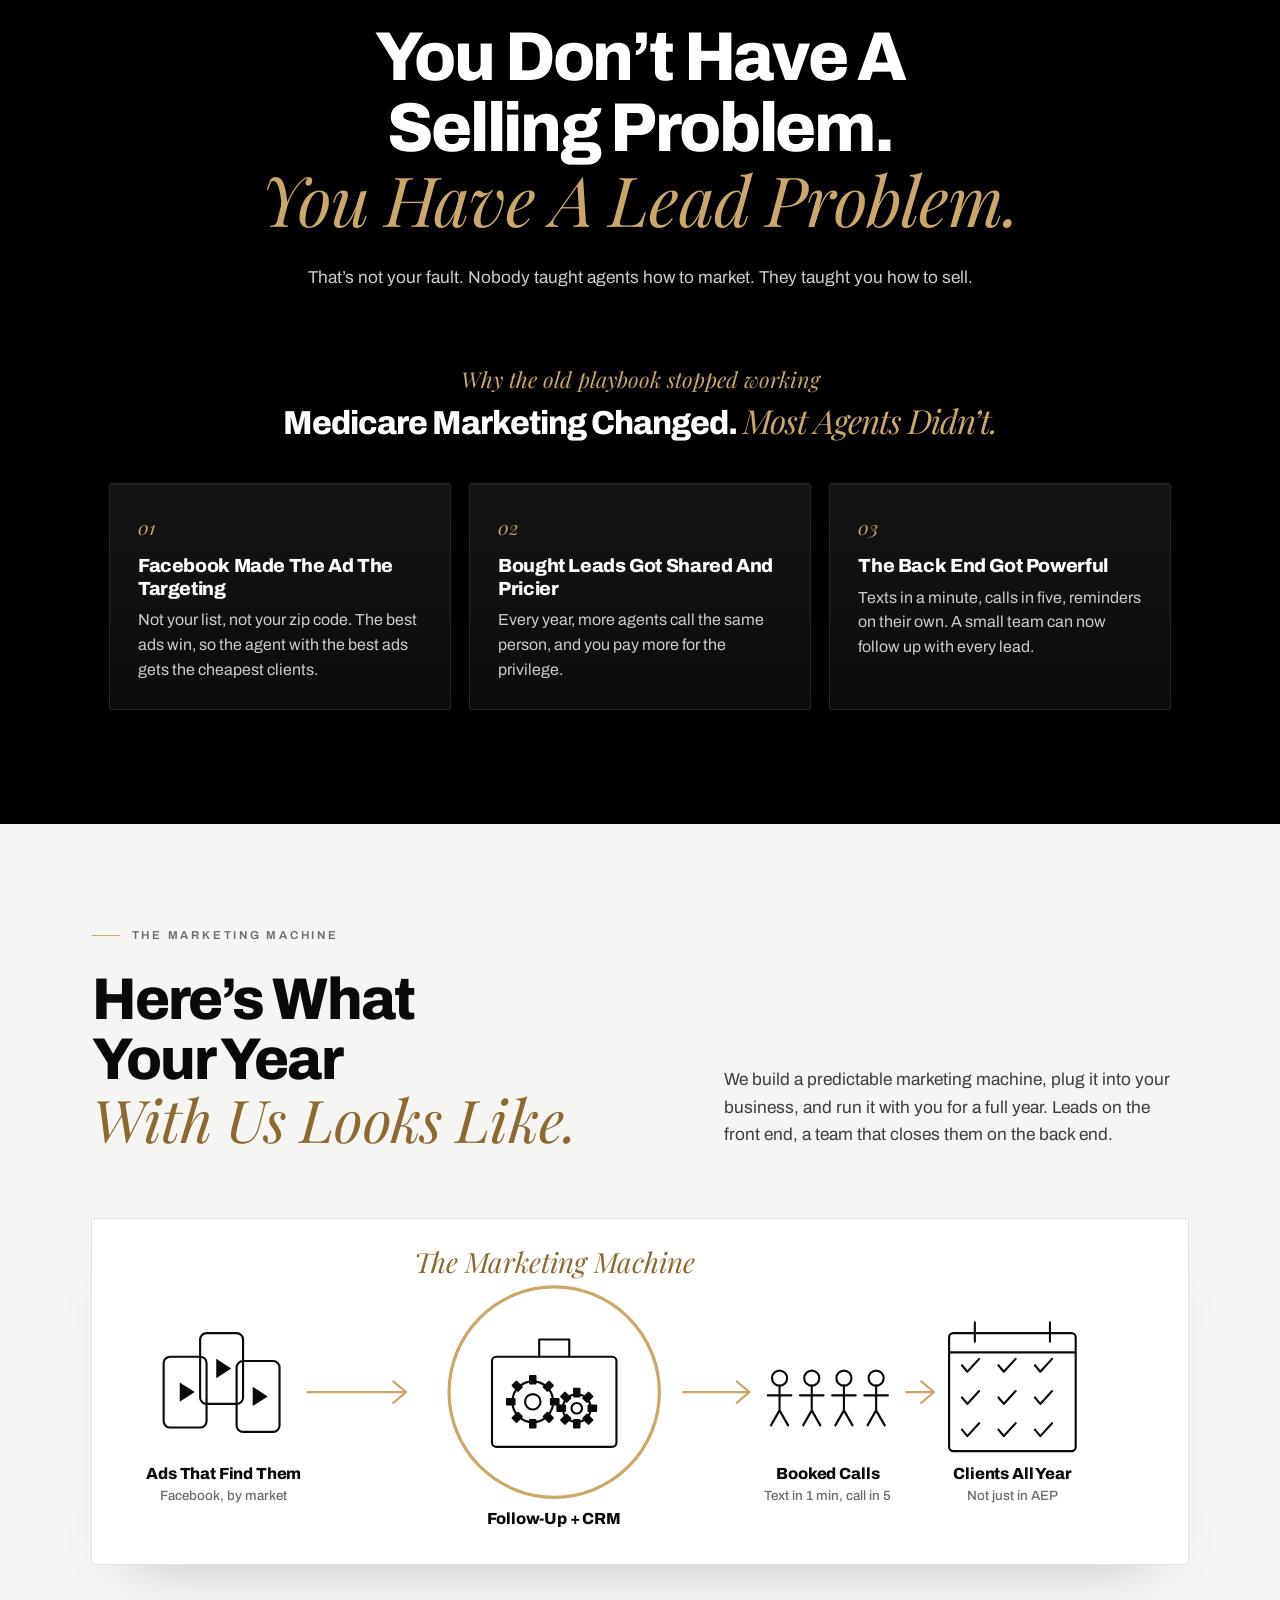
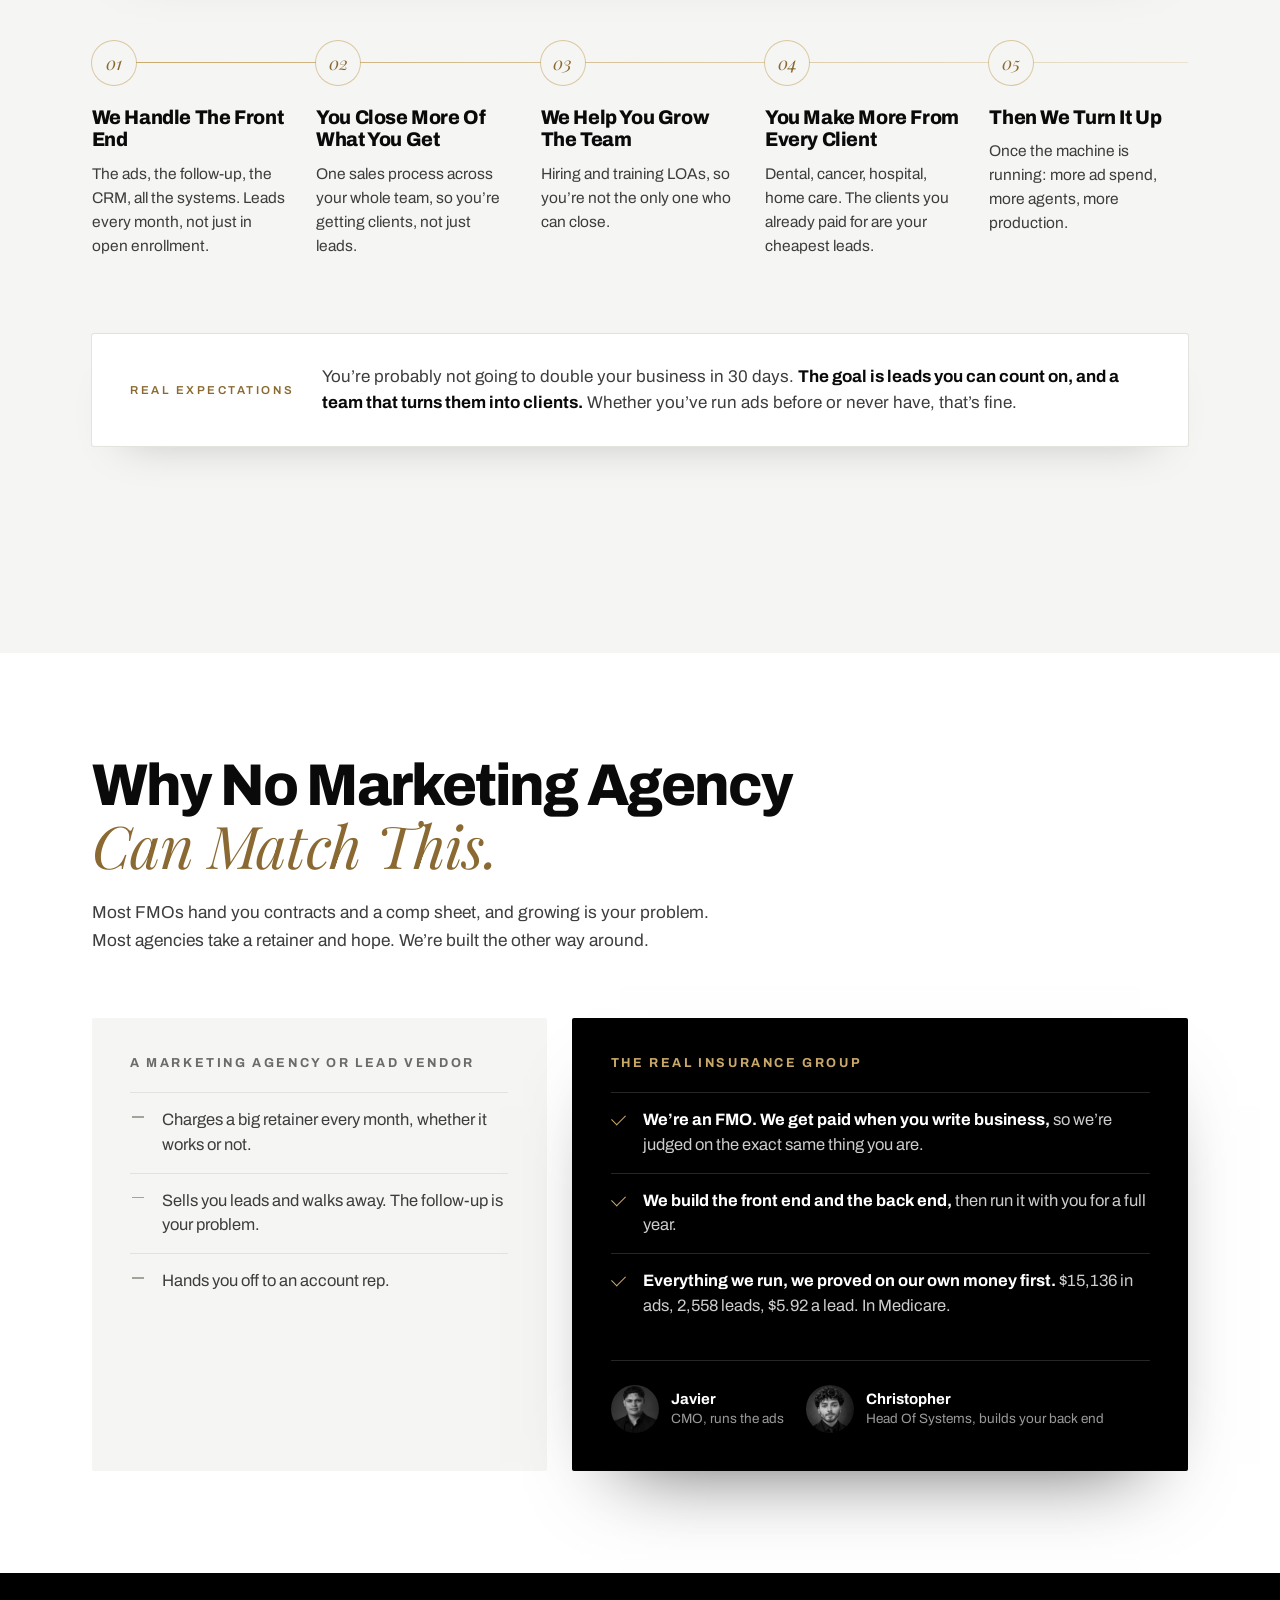
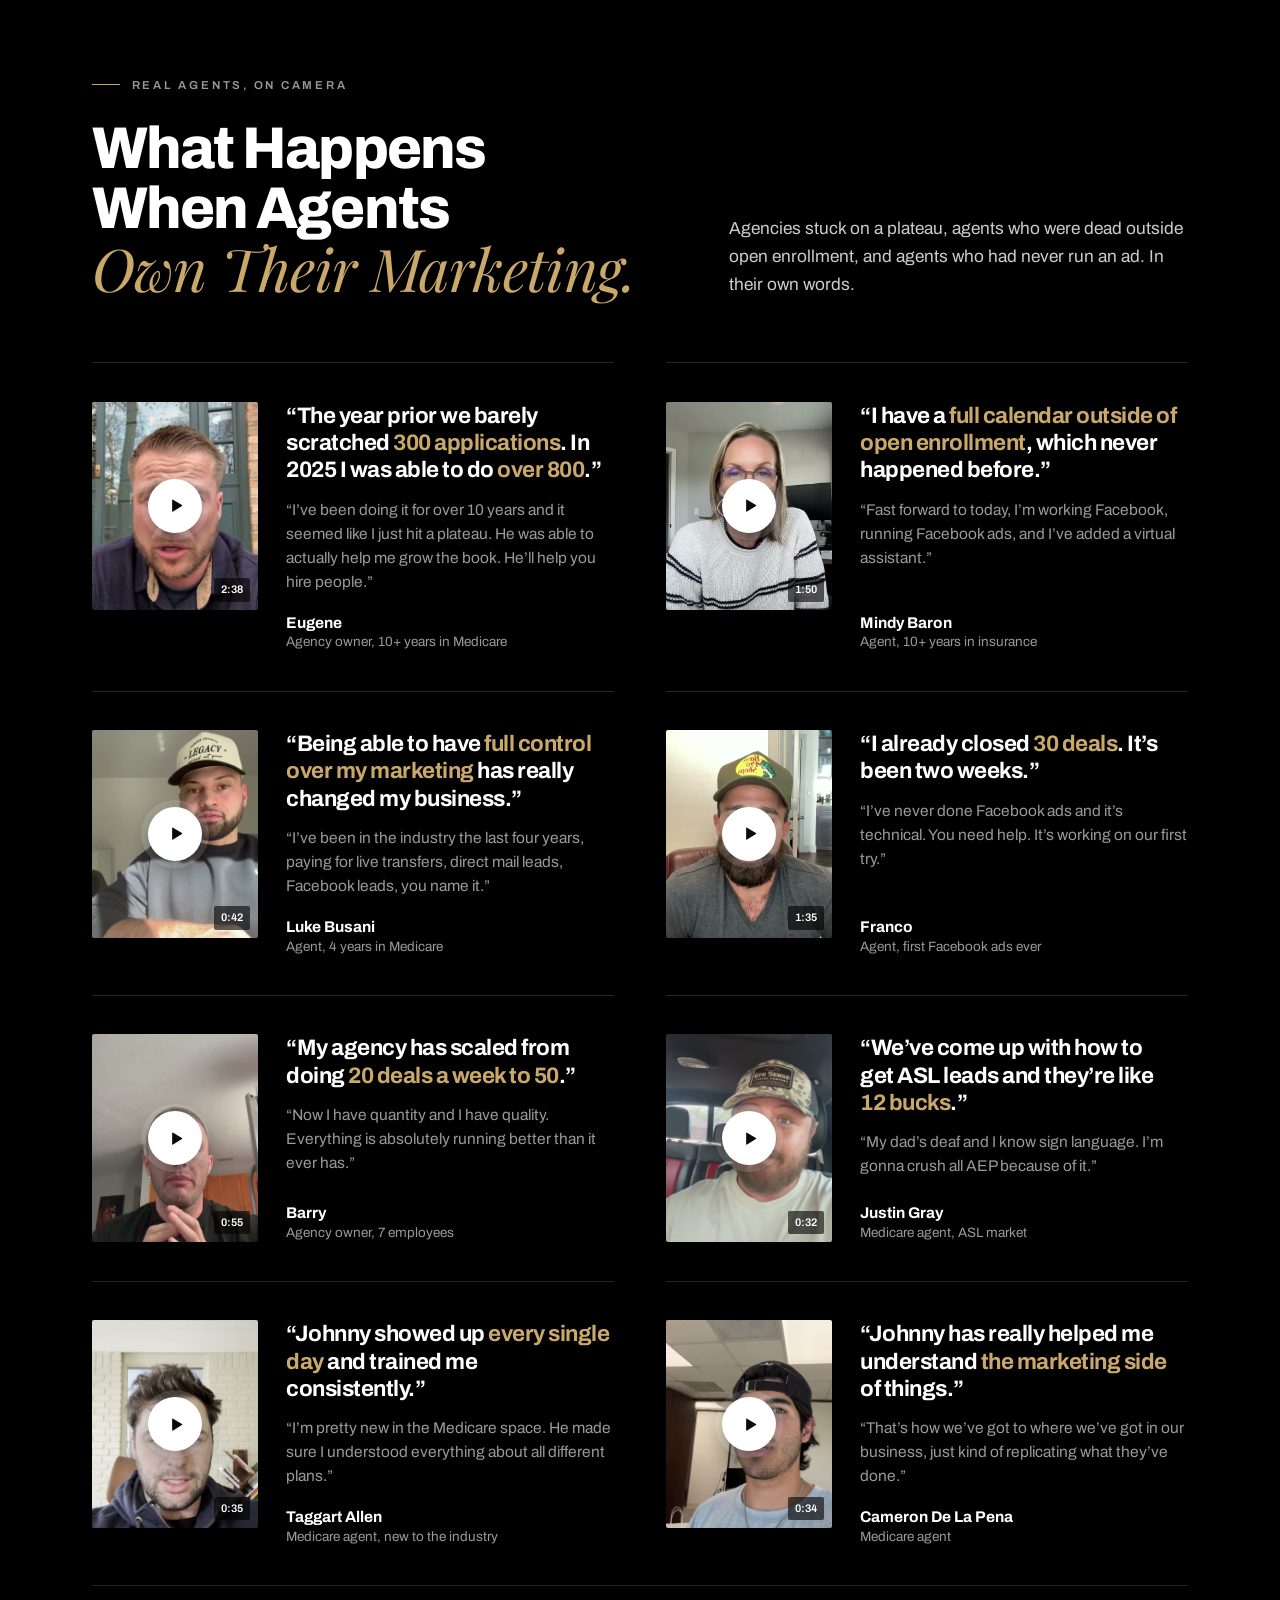
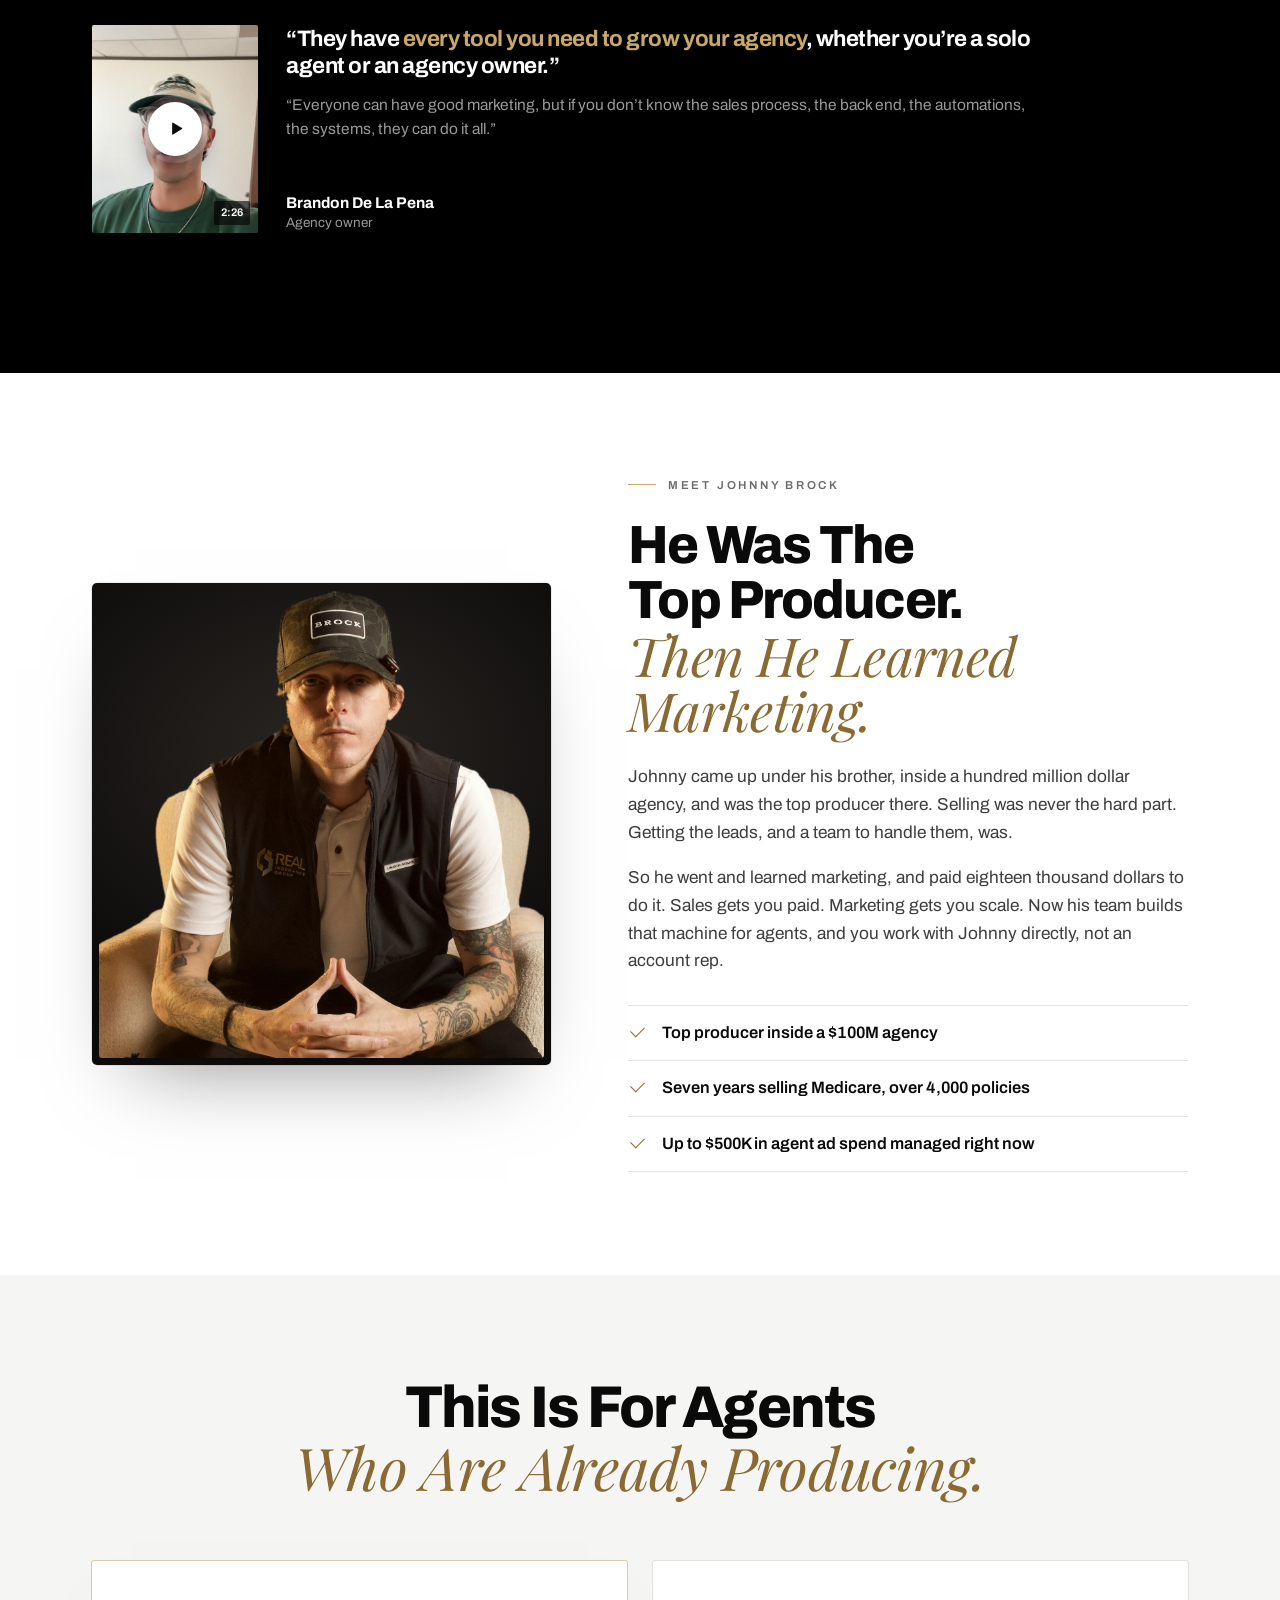
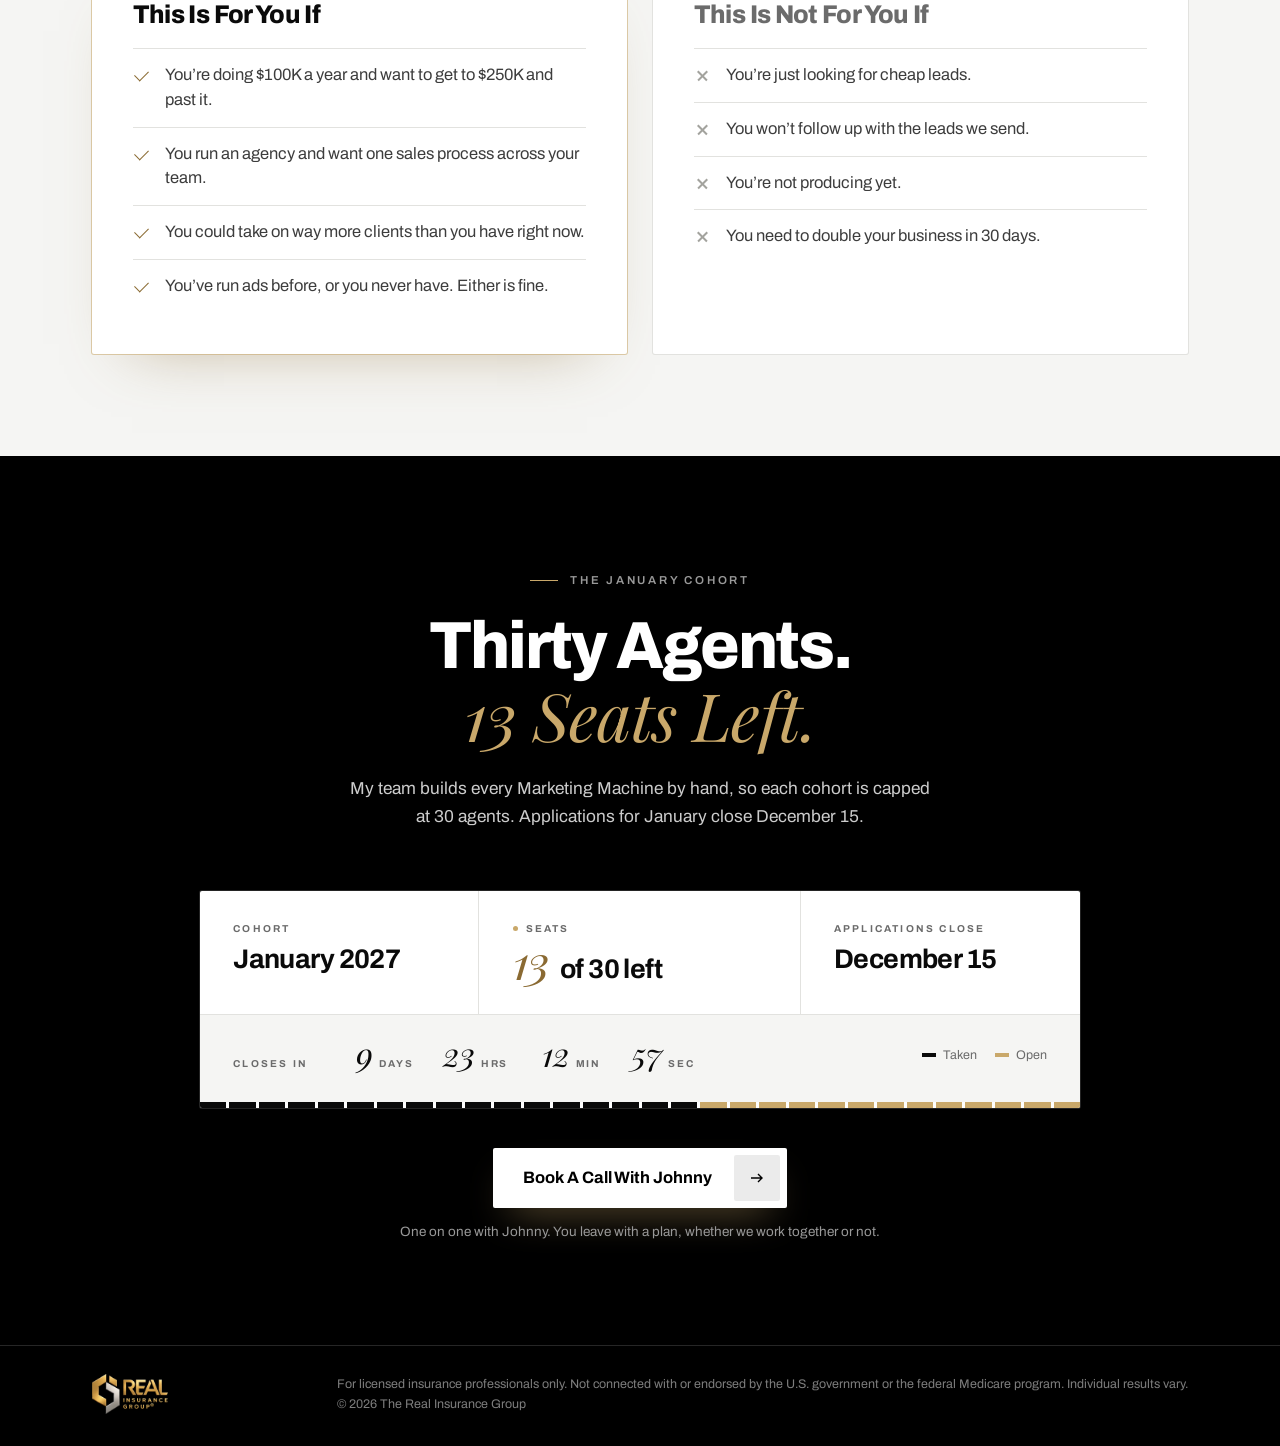
==== commit 0da4163d: "Booking page: Johnny's new calendar m6f8GDD9TTsnJgnI4mP6 (link.brockequities.com); /consultation get" ====
--- a/book.html
+++ b/book.html
@@ -84,16 +84,16 @@
 <script>
 /* The calendar is only added for people who passed the check above. */
 if (window.rigPass) {
-  var CALENDAR = 'Jum4R9jklVUVFgGsNbyQ';
+  var CALENDAR = 'm6f8GDD9TTsnJgnI4mP6';
   var f = document.createElement('iframe');
-  f.src = 'https://link.realinsurancecrm.com/widget/booking/' + CALENDAR;
+  f.src = 'https://link.brockequities.com/widget/booking/' + CALENDAR;
   f.id = CALENDAR + '_booking';
   f.title = 'Choose a time for your call';
   f.scrolling = 'no';
   f.addEventListener('load', function () { document.getElementById('cal').classList.add('on'); });
   document.getElementById('cal').appendChild(f);
   var s = document.createElement('script');
-  s.src = 'https://link.realinsurancecrm.com/js/form_embed.js';
+  s.src = 'https://link.brockequities.com/js/form_embed.js';
   s.async = true;
   document.body.appendChild(s);
 }
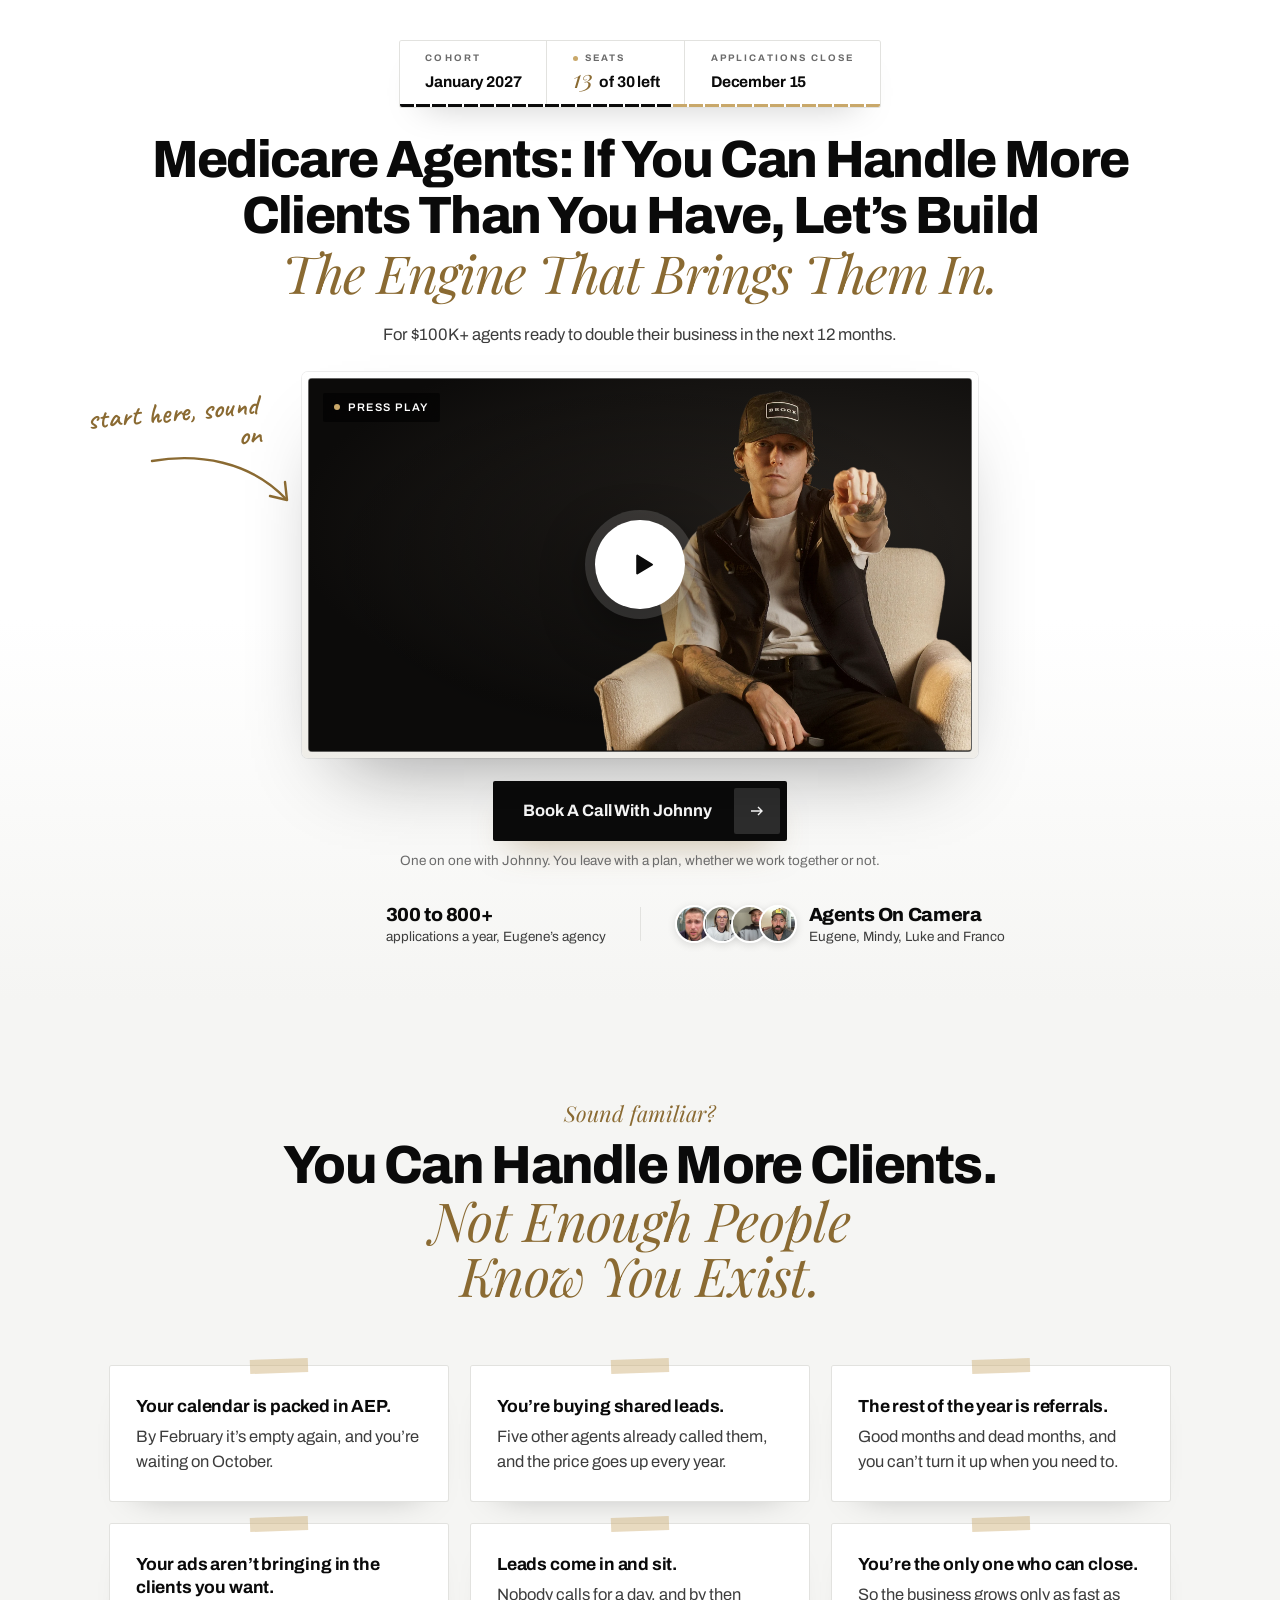
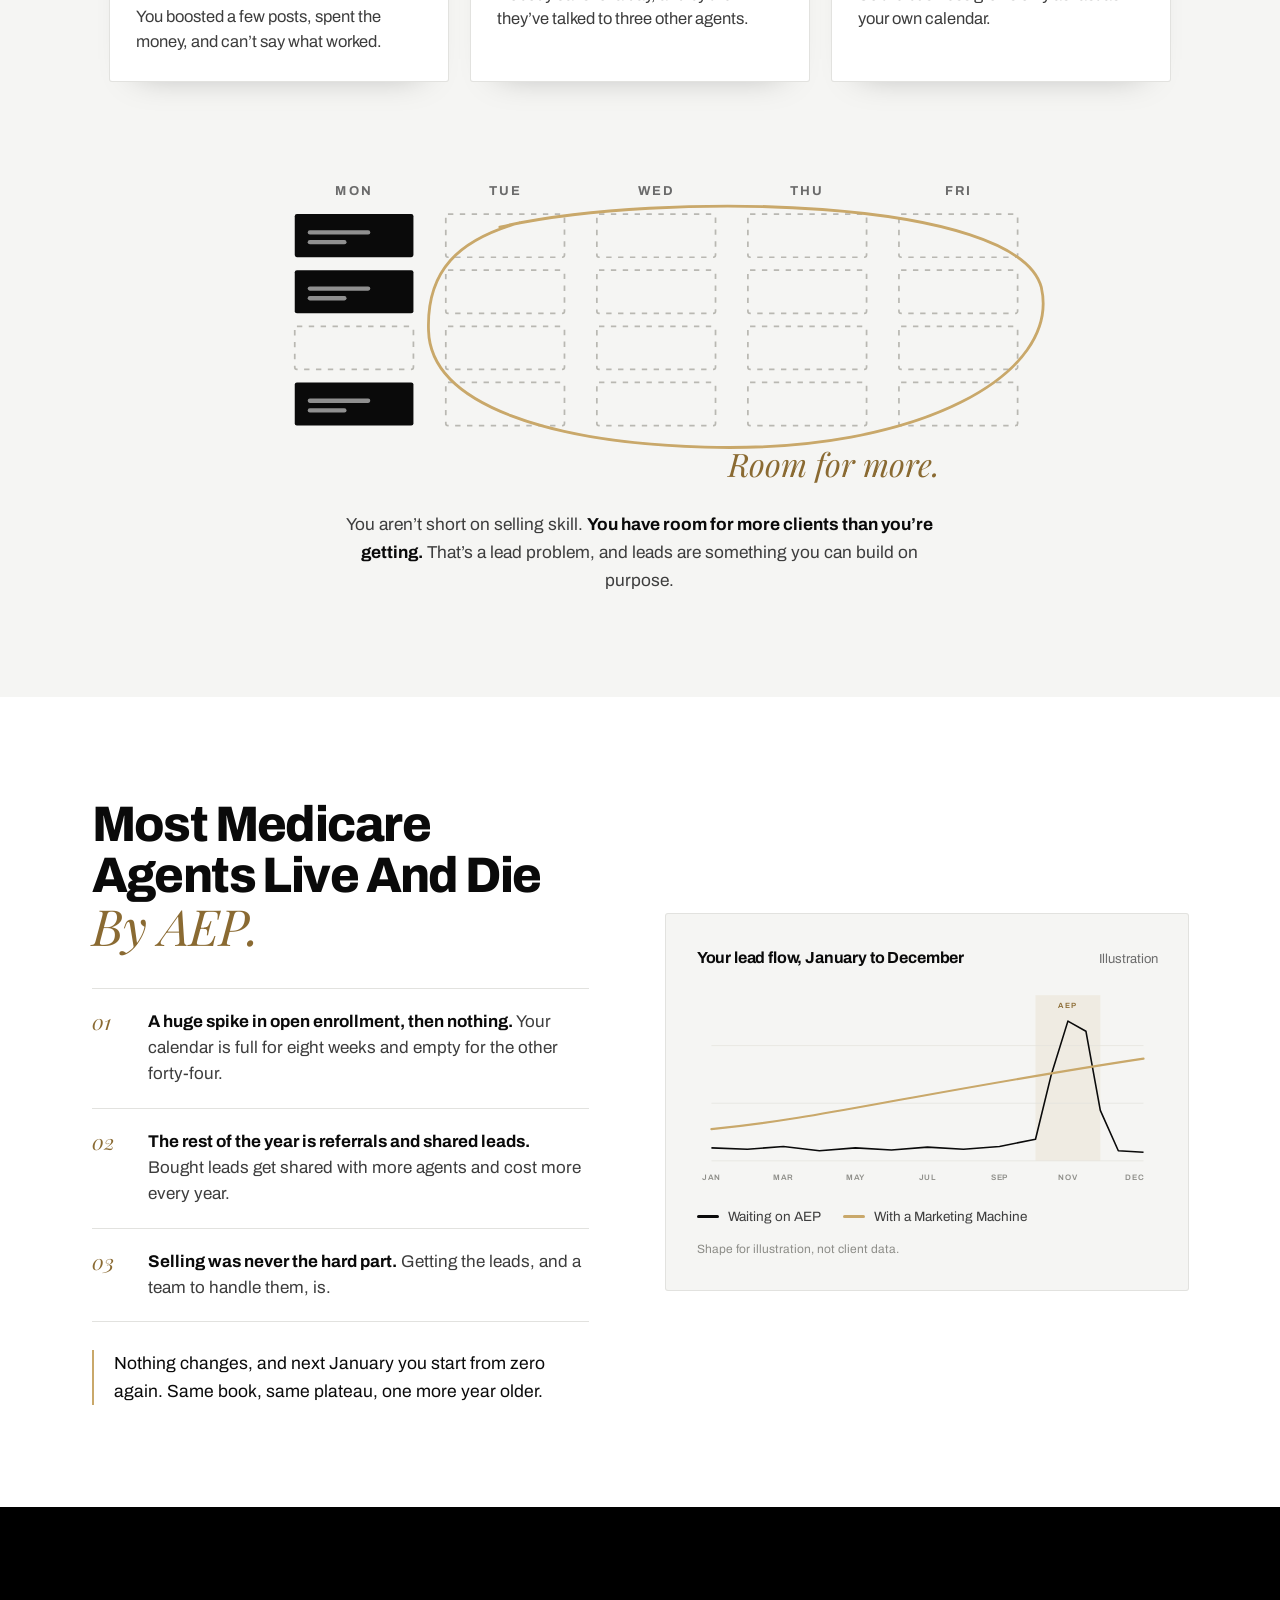
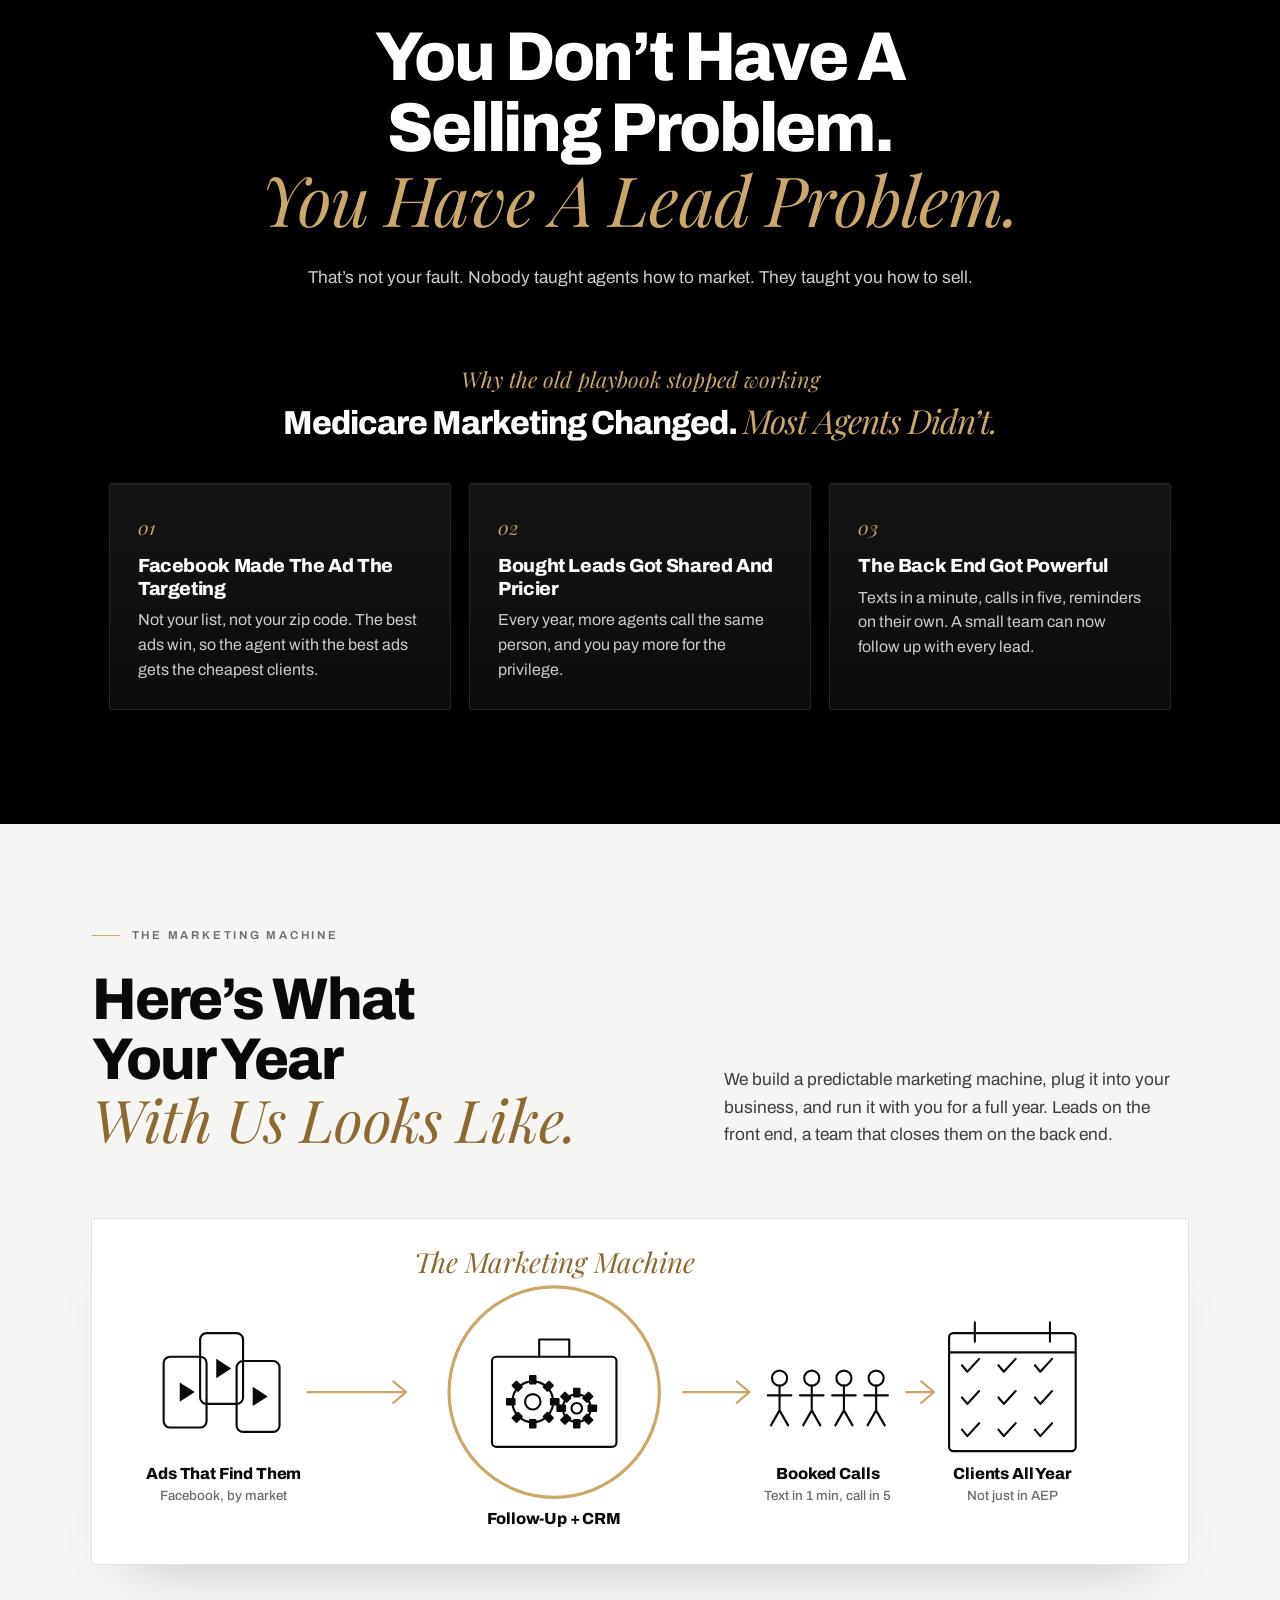
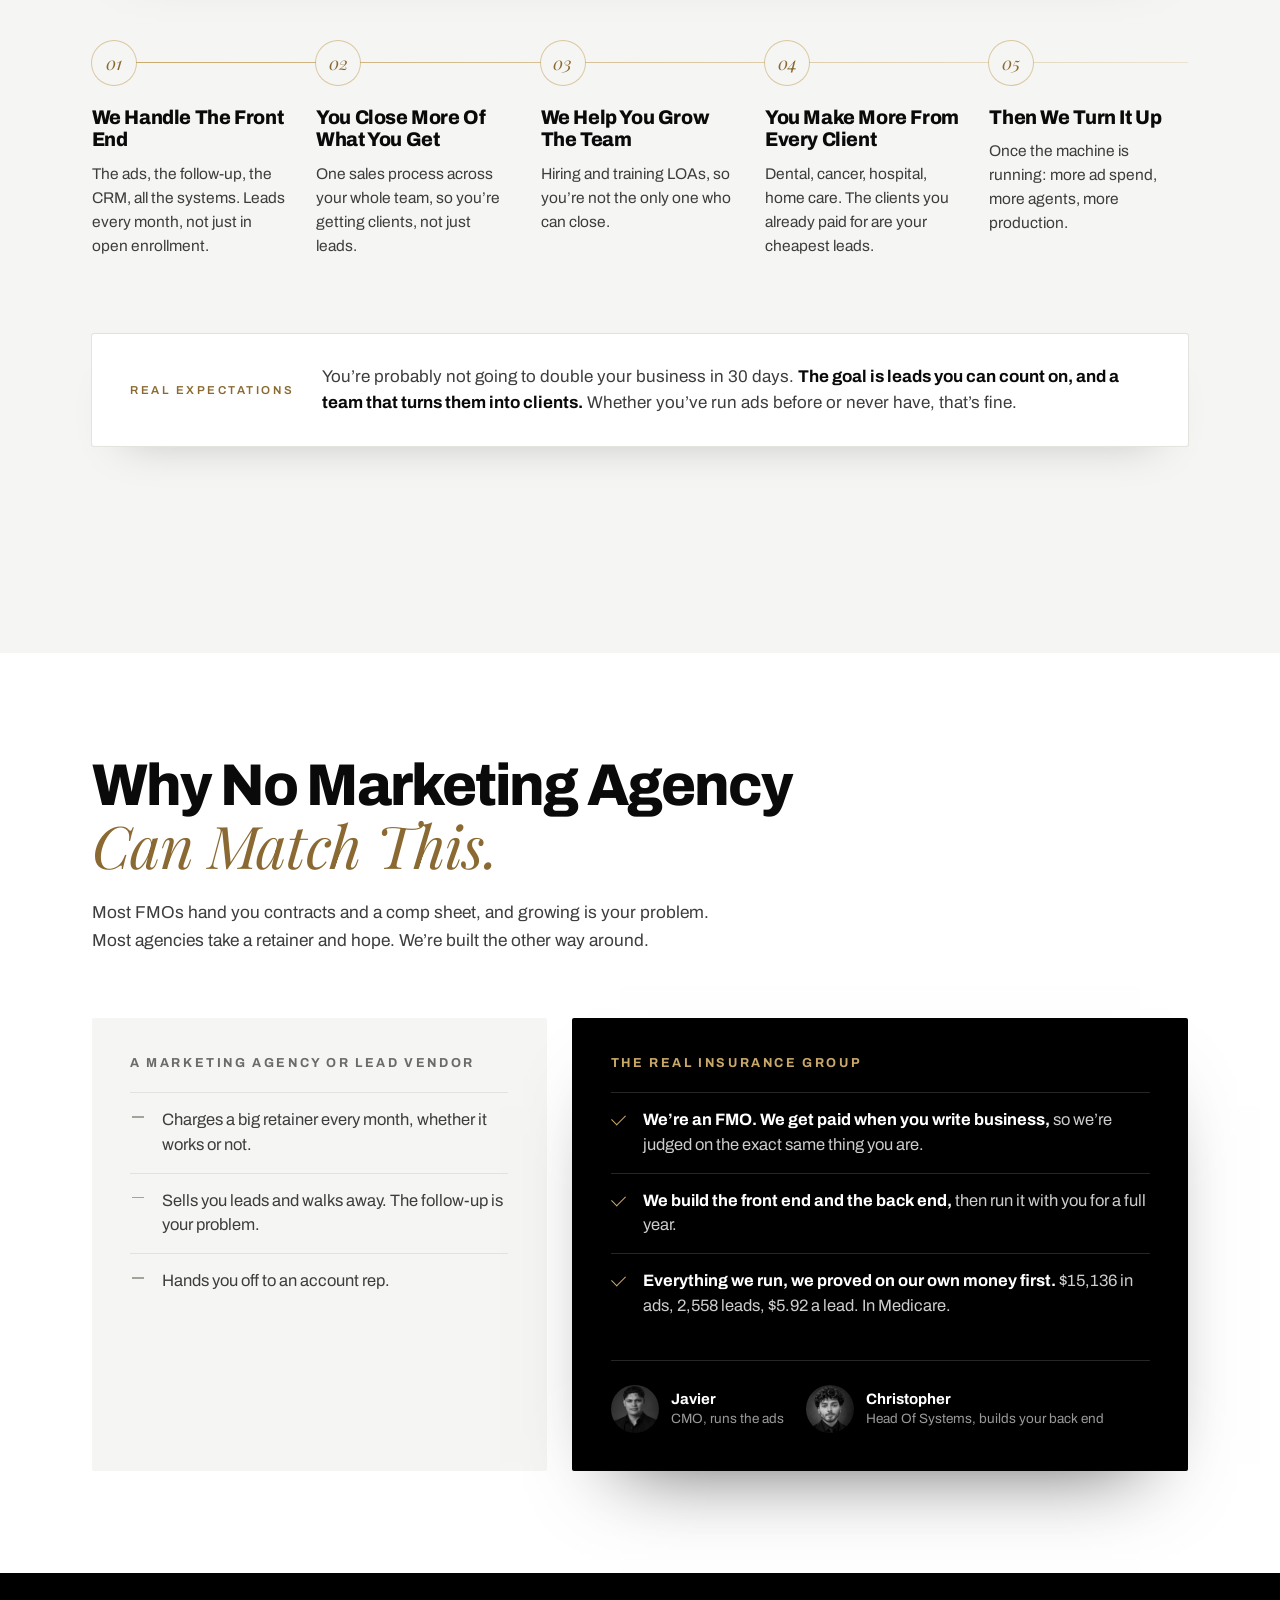
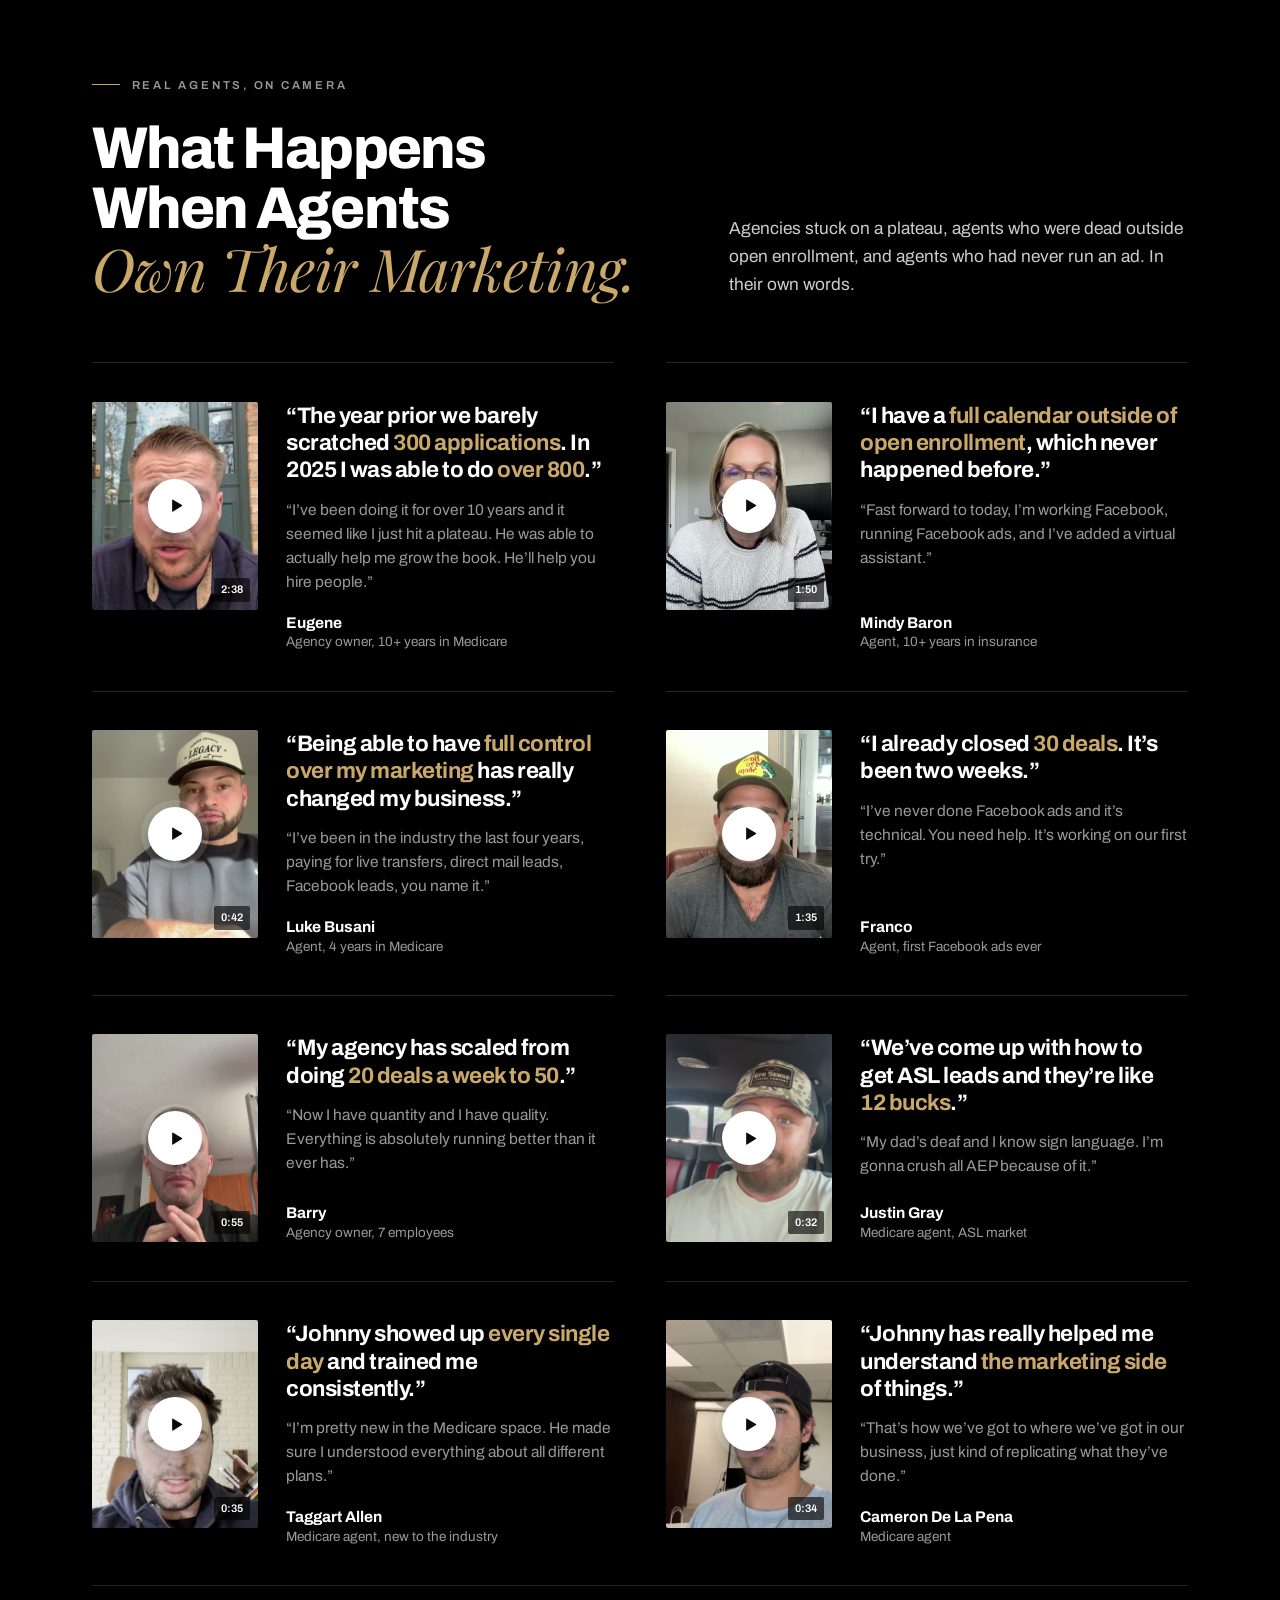
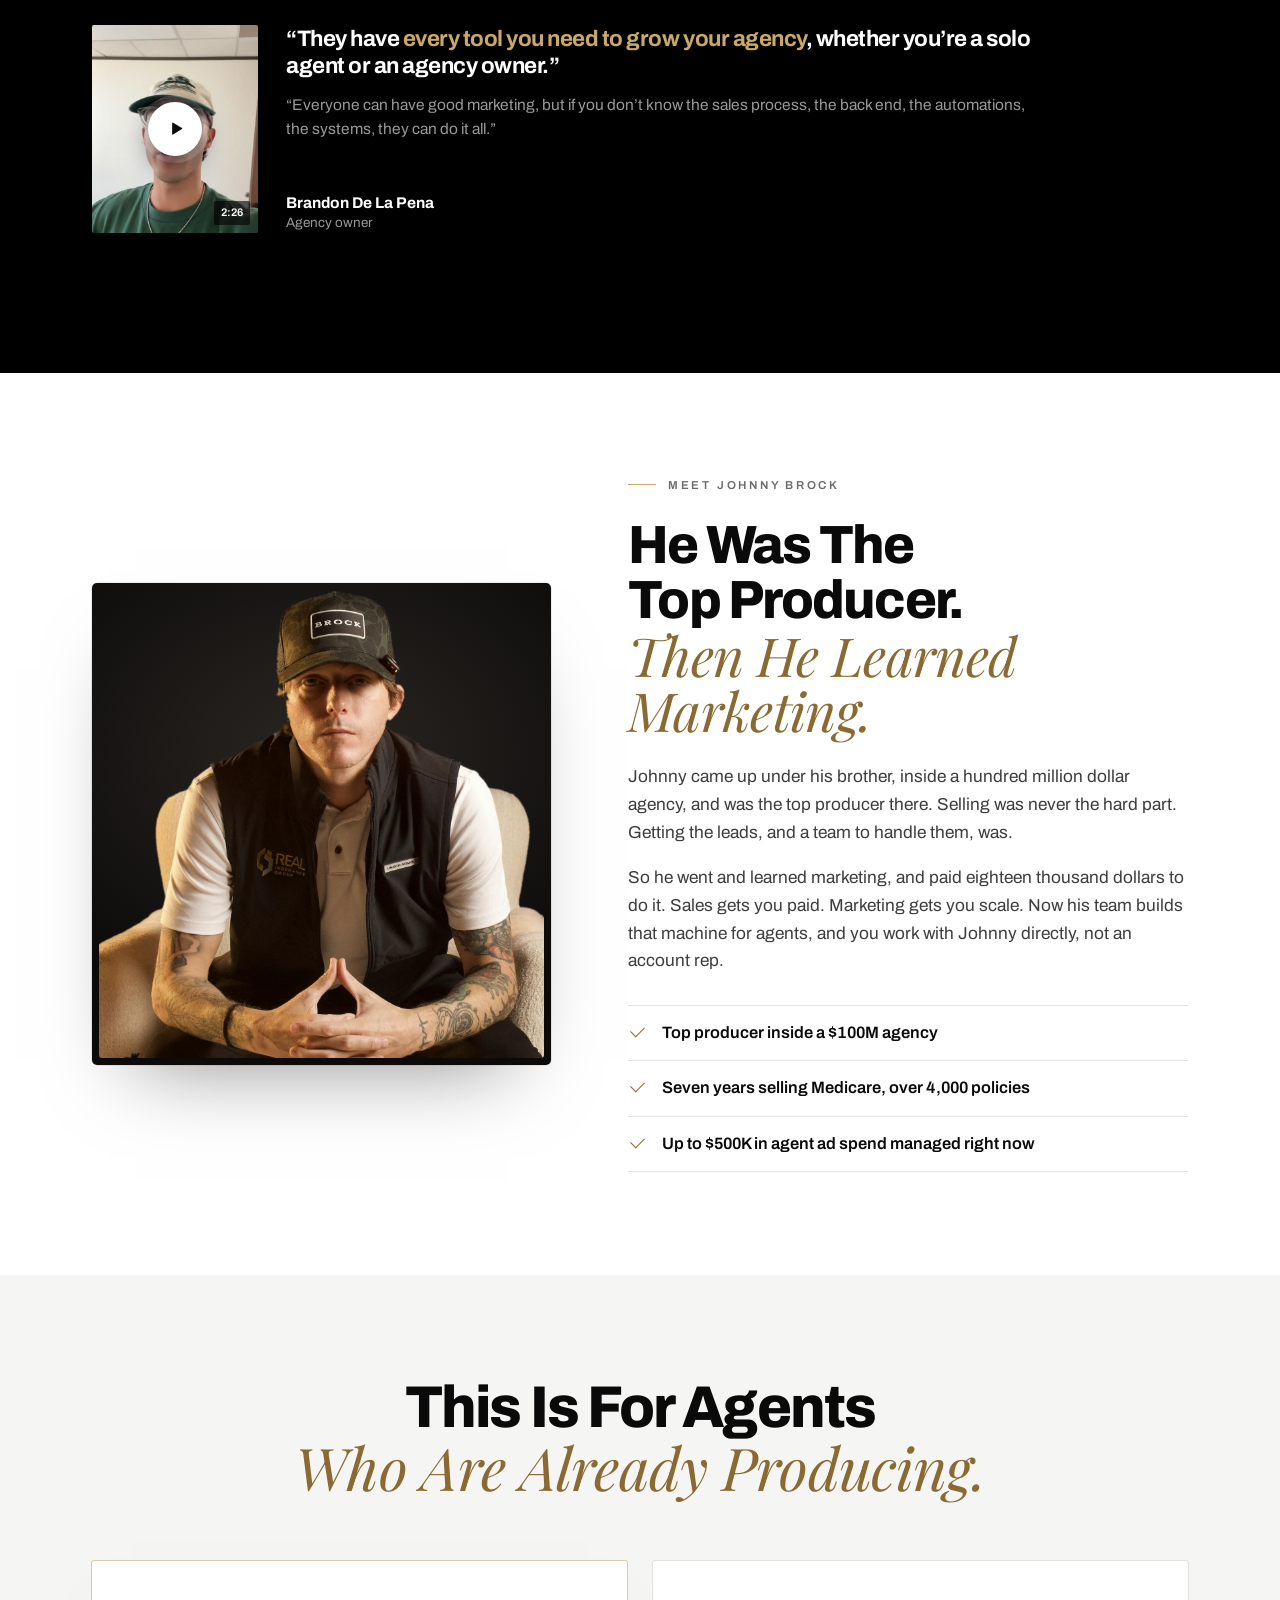
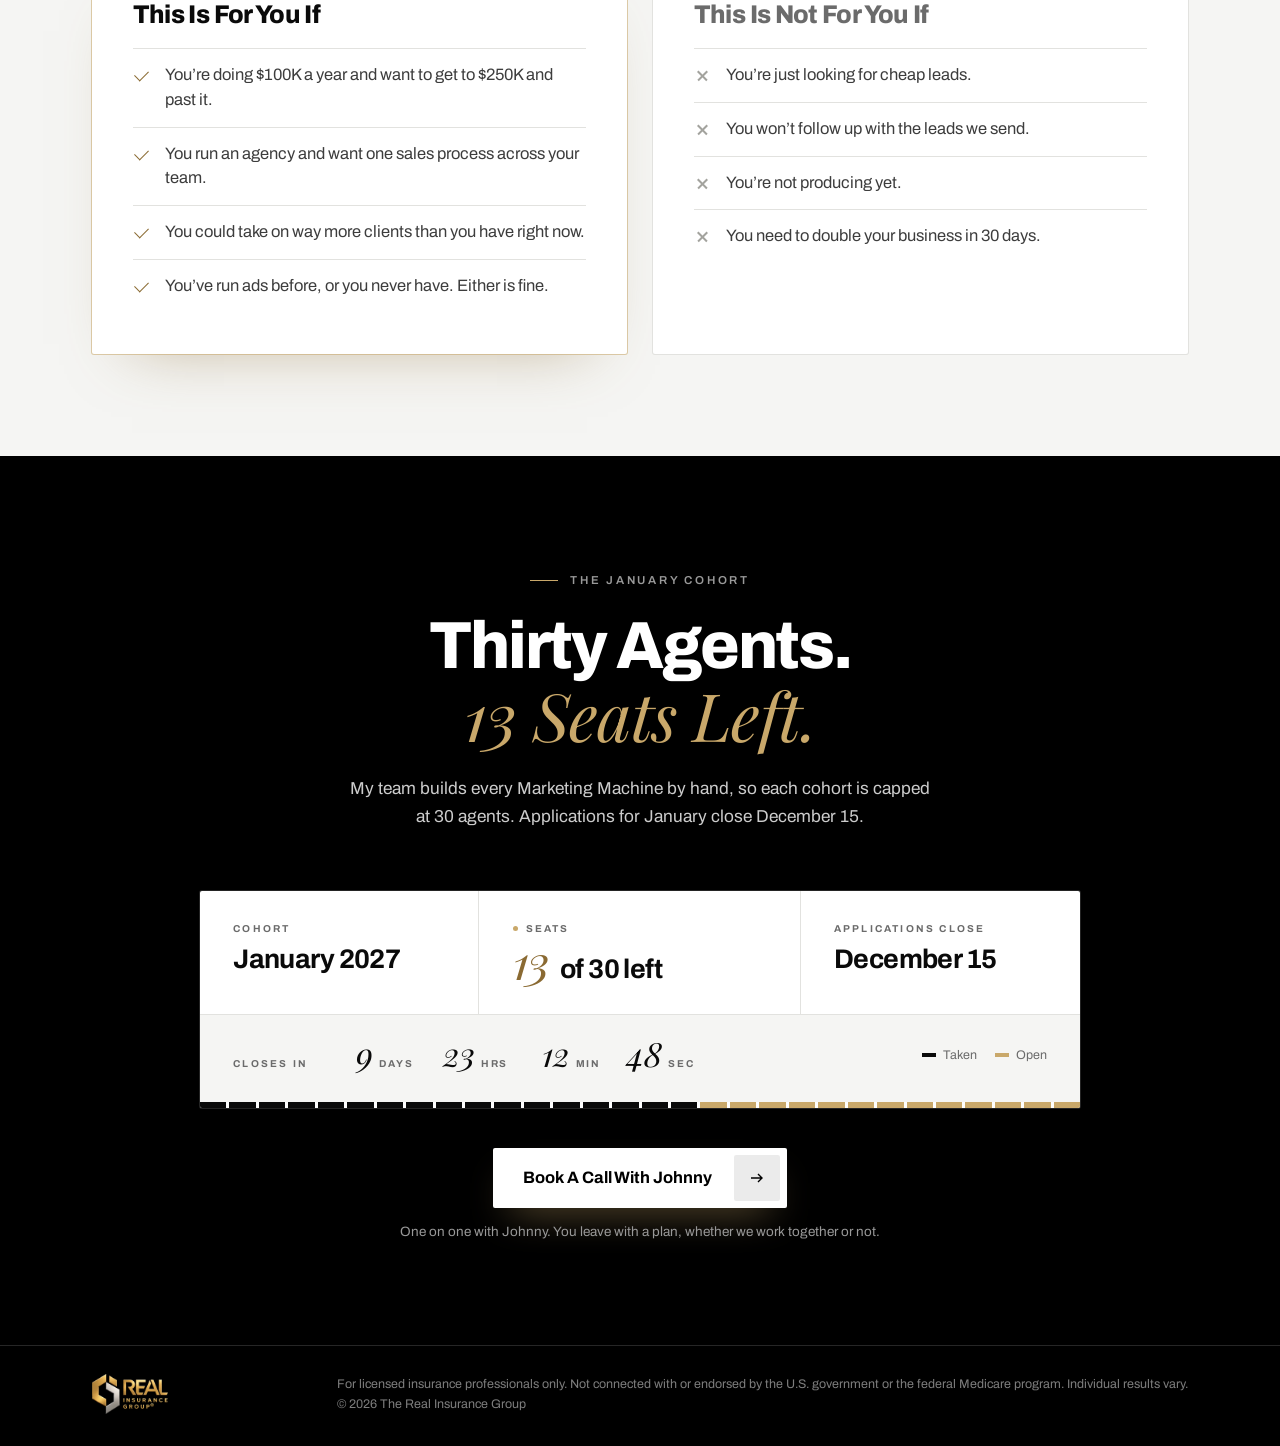
==== commit be9e9628: "Booking page loads the Meta pixel itself (meta.js, funnel=call), not only via after-booking.js Co-Au" ====
--- a/book.html
+++ b/book.html
@@ -4,6 +4,7 @@
 <meta charset="utf-8">
 <meta name="viewport" content="width=device-width,initial-scale=1">
 <title>Book Your Call With Johnny | The Real Insurance Group</title>
+<script async src="https://javmartz04-ship-it.github.io/rig-playbook-optin/ghl/meta.js" data-funnel="call"></script>
 <meta name="robots" content="noindex,nofollow">
 <script>
 /* Only people who just submitted the survey get this page. survey.js sets the pass. */
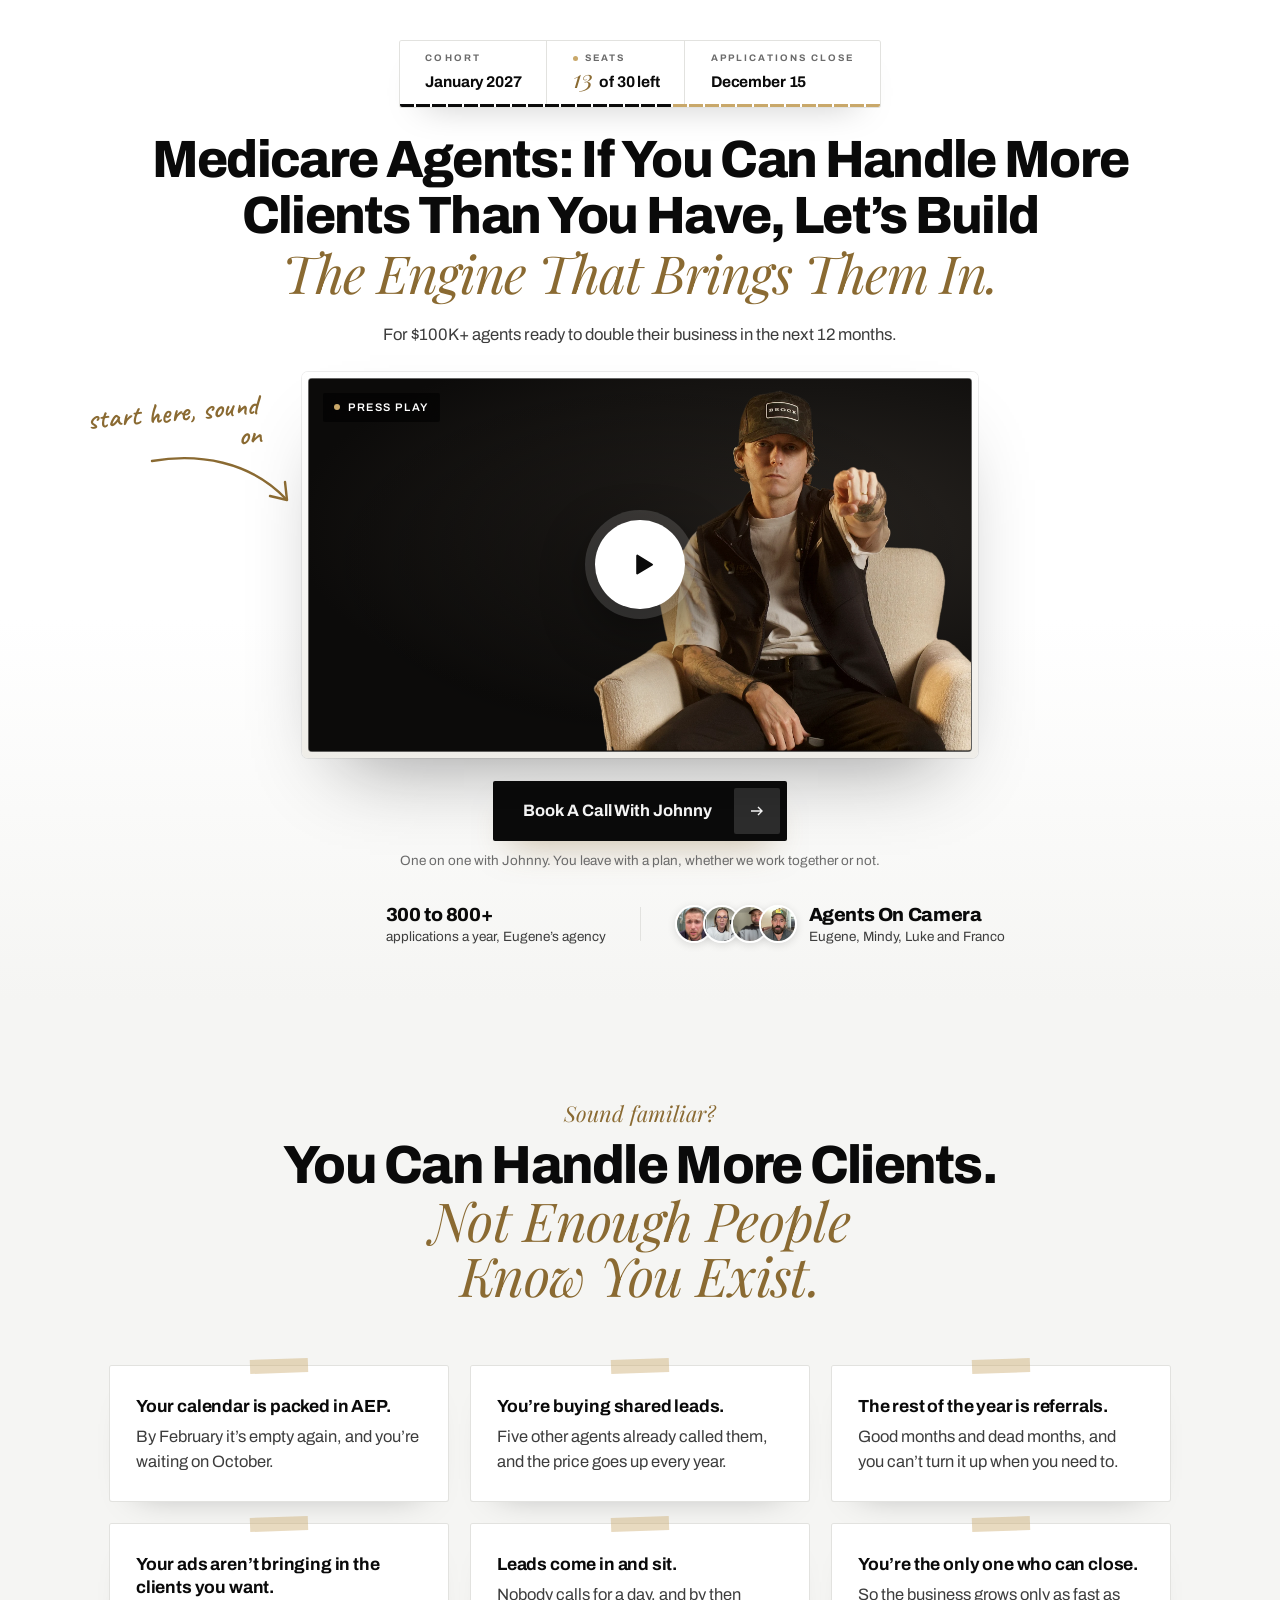
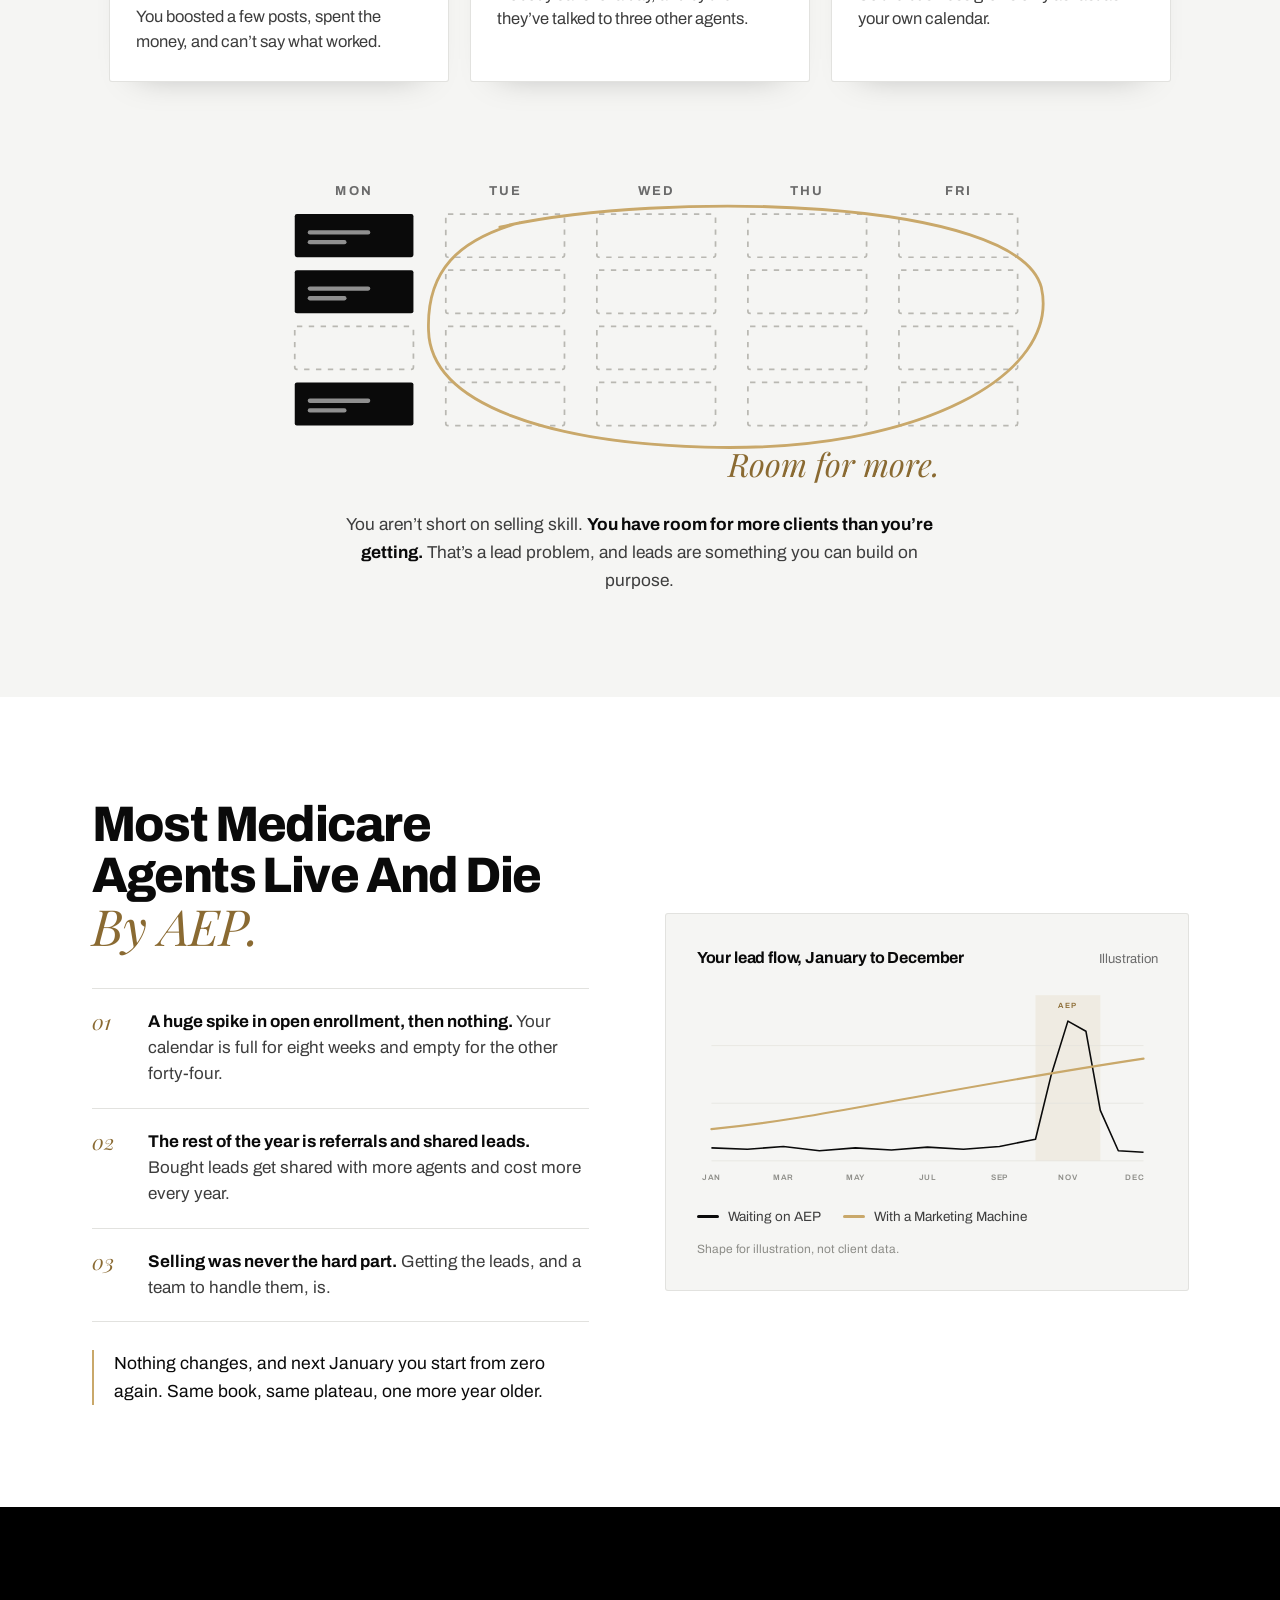
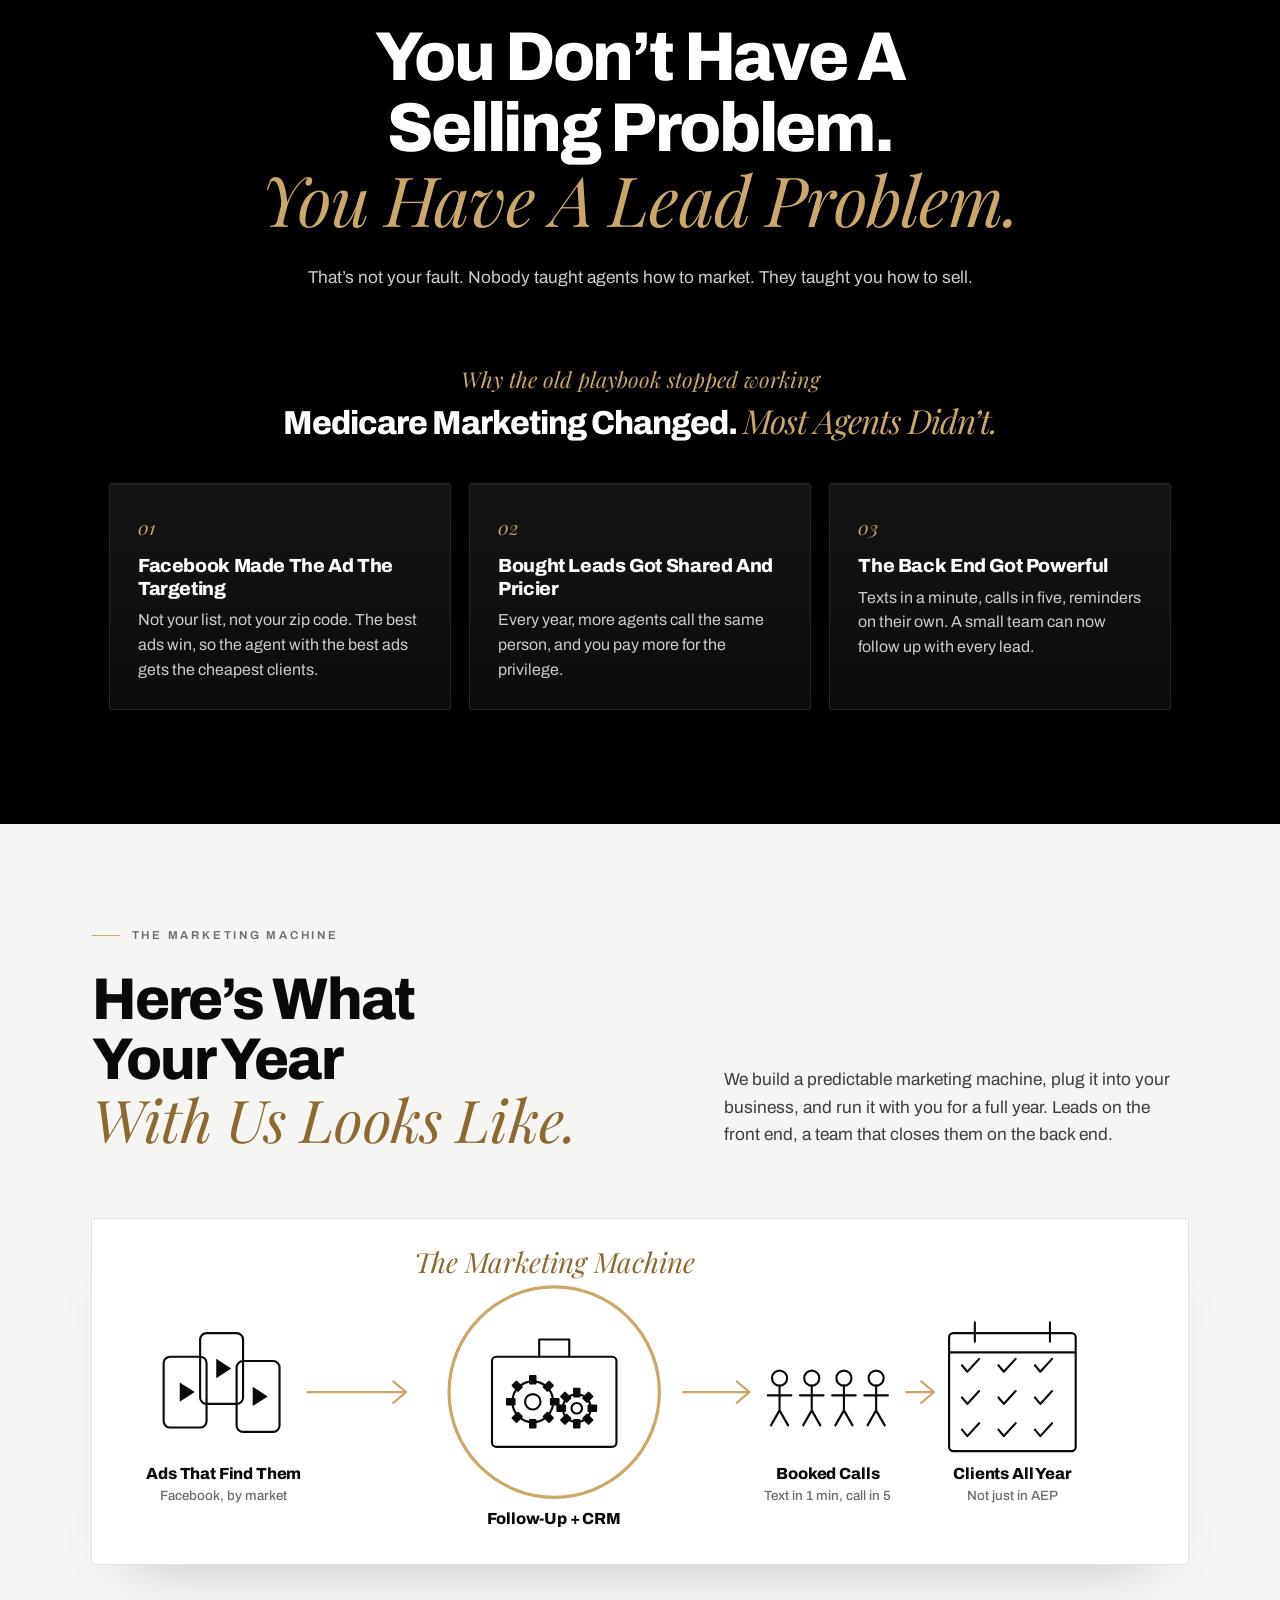
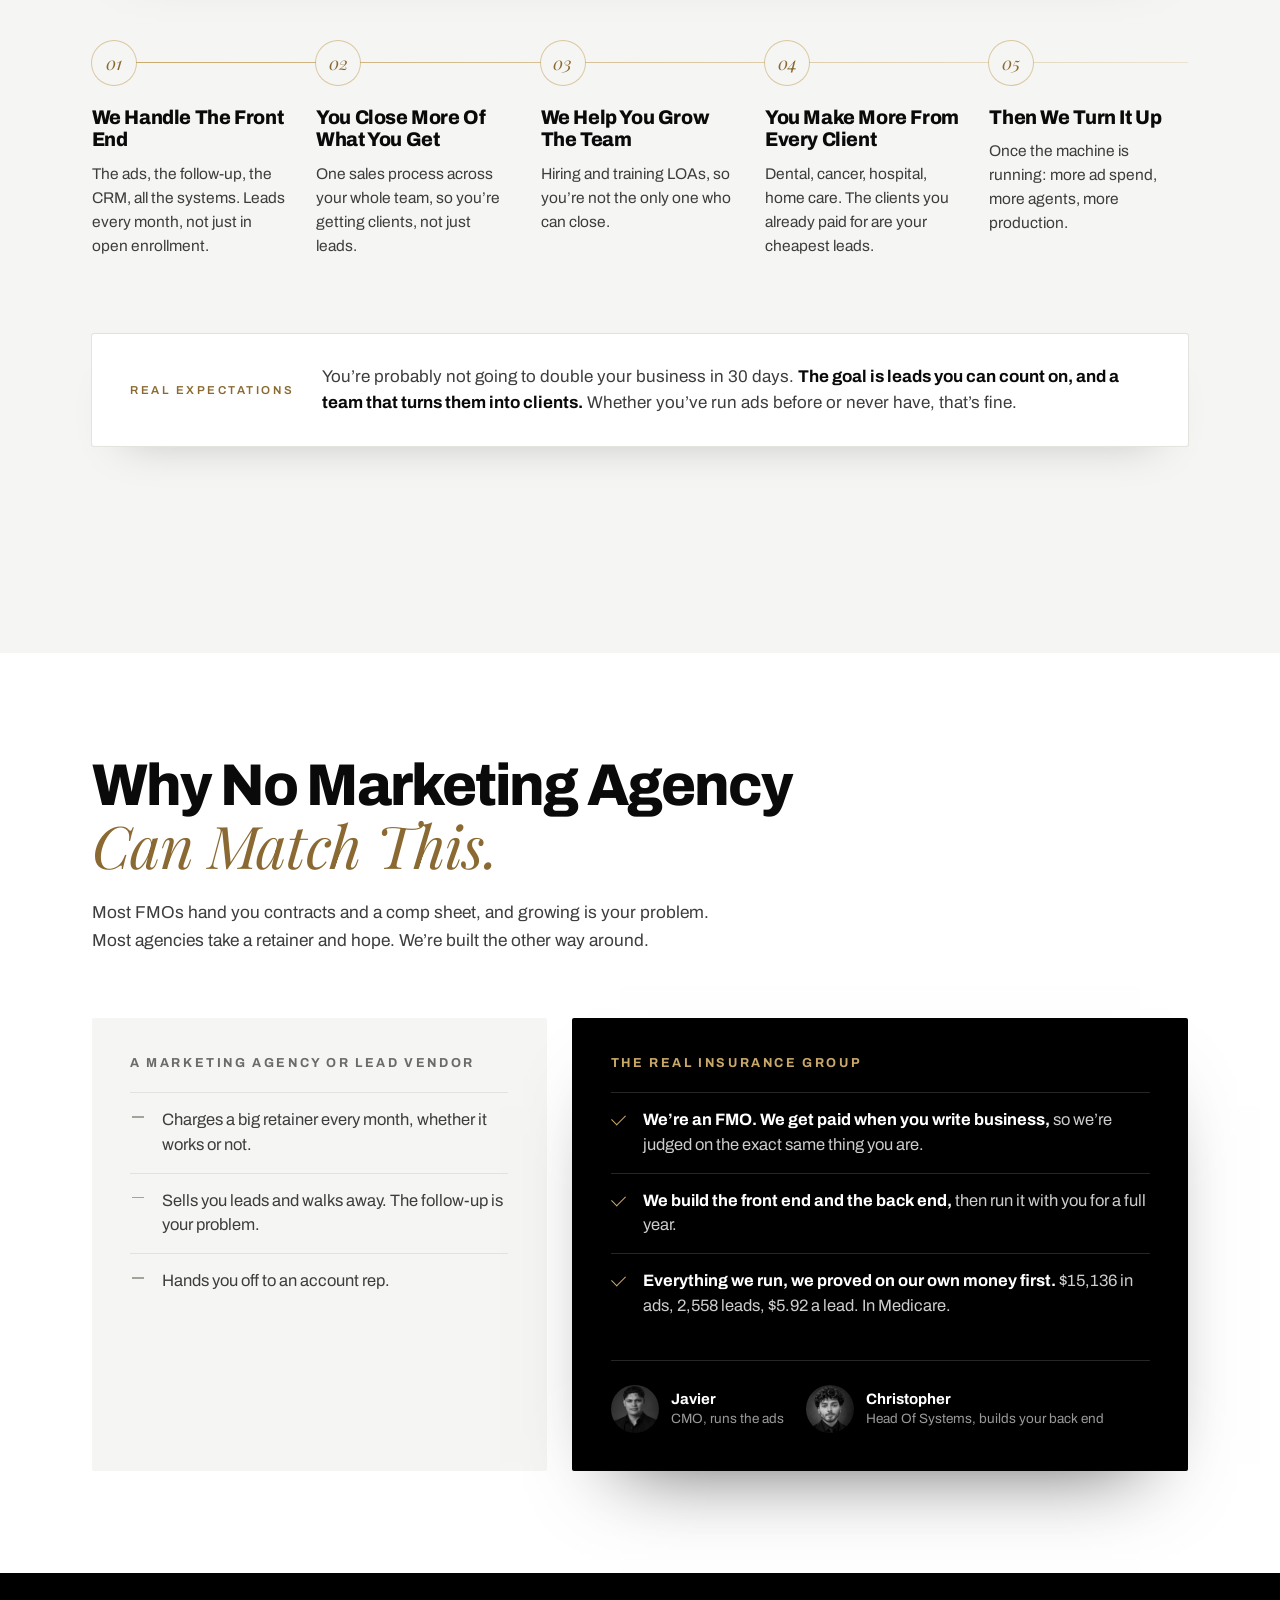
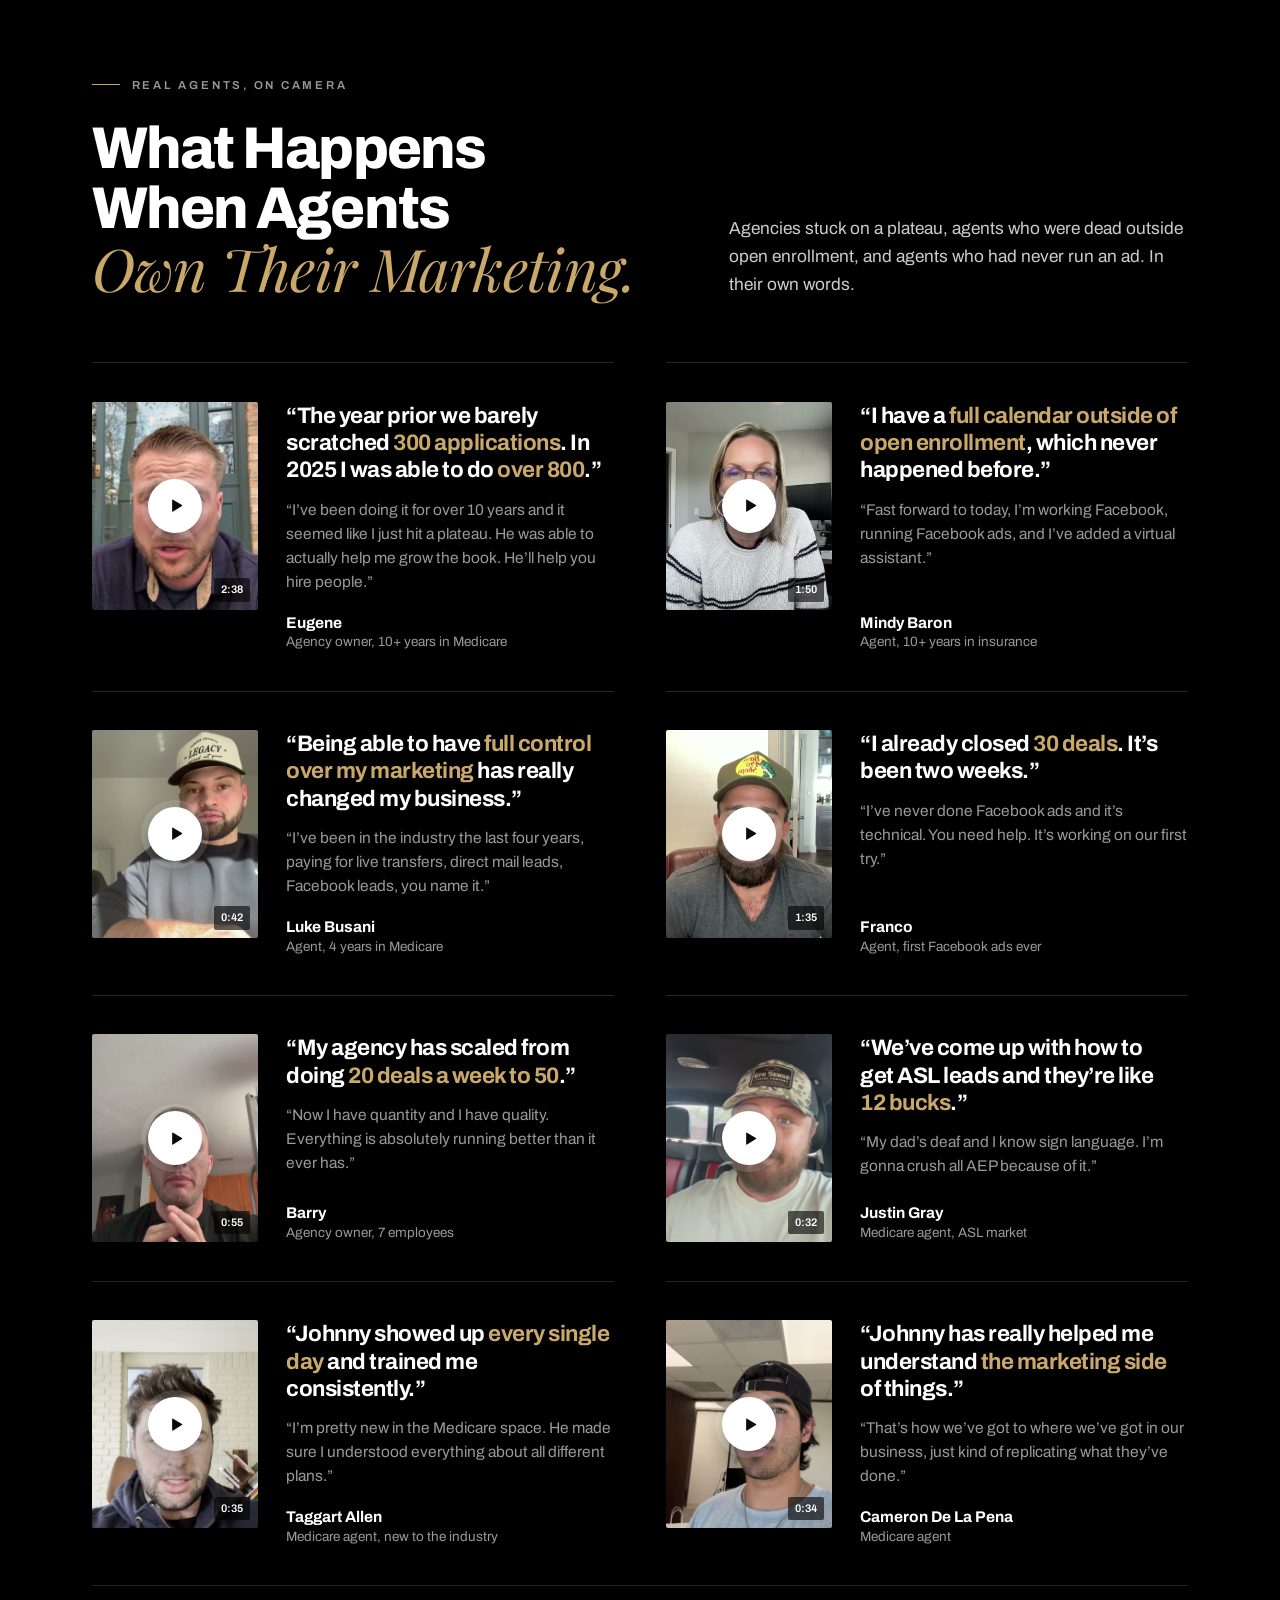
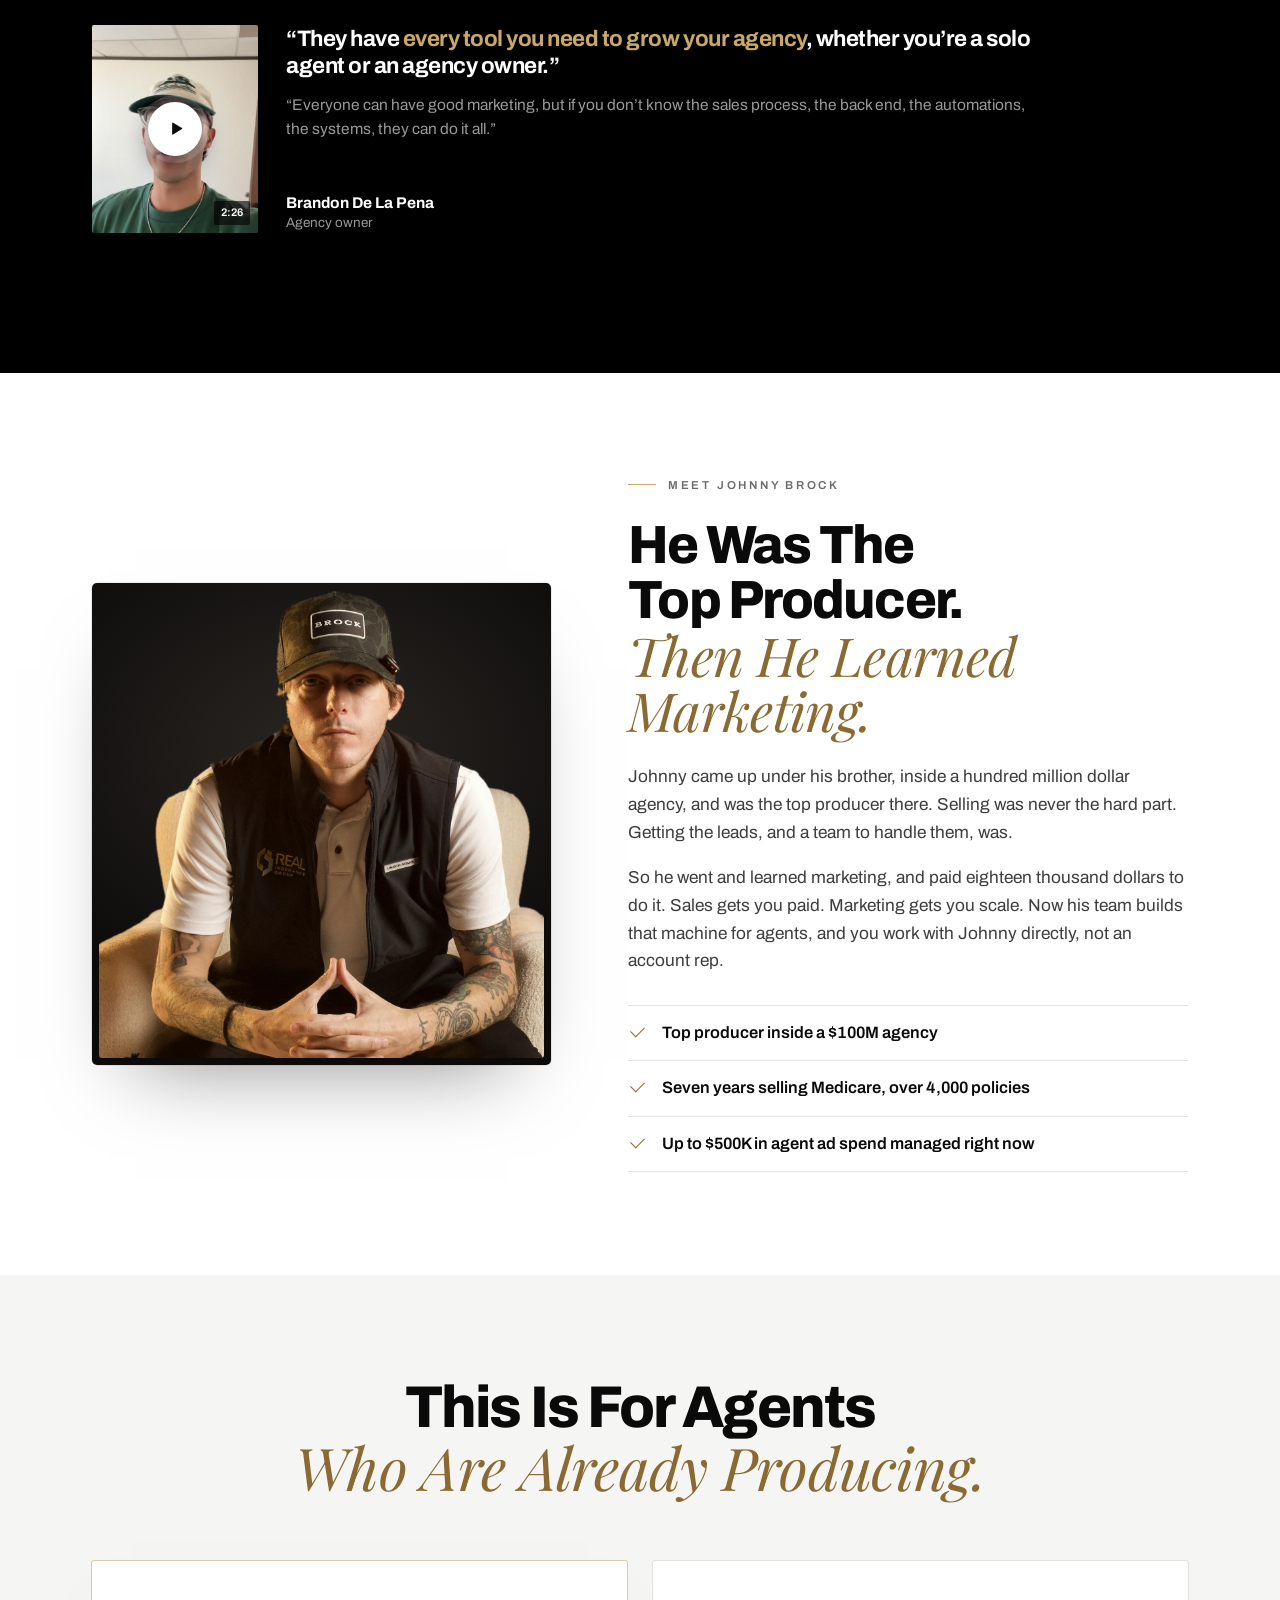
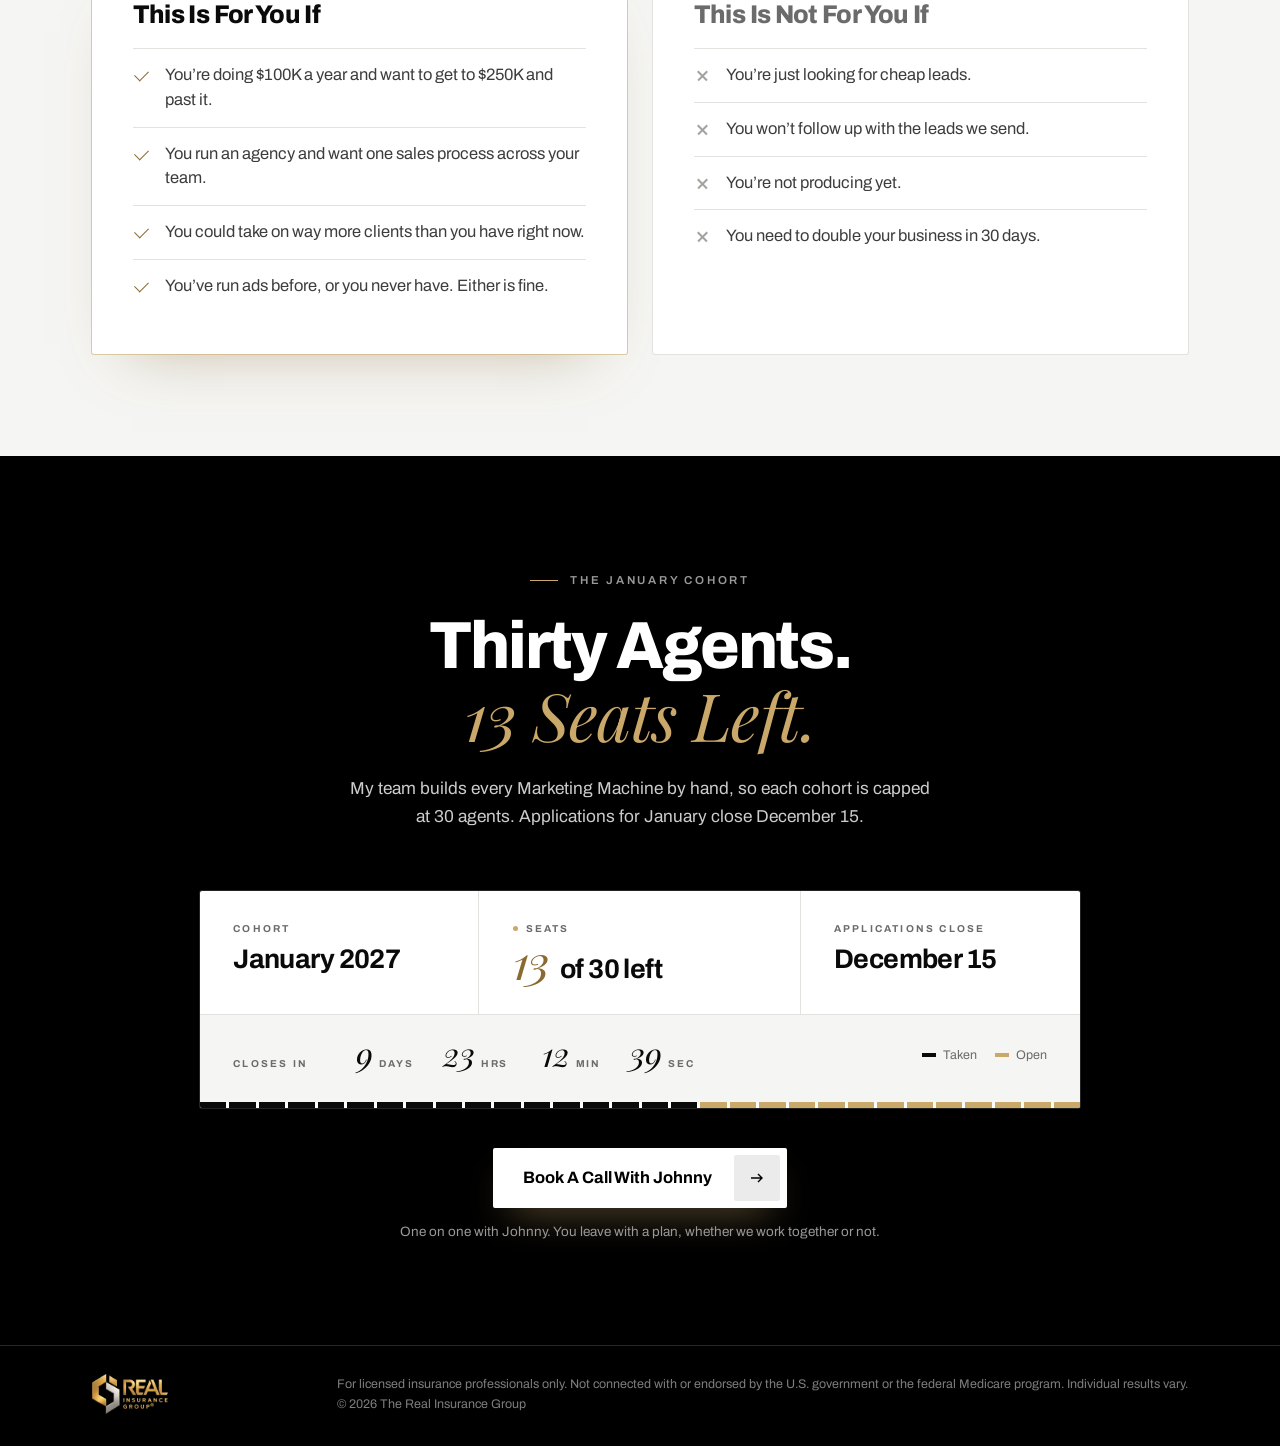
==== commit 1eb5e871: "Sticky contact: /consultation pre-fills the GHL calendar from the survey Co-Authored-By: Claude Opus" ====
--- a/book.html
+++ b/book.html
@@ -87,7 +87,13 @@
 if (window.rigPass) {
   var CALENDAR = 'm6f8GDD9TTsnJgnI4mP6';
   var f = document.createElement('iframe');
-  f.src = 'https://link.brockequities.com/widget/booking/' + CALENDAR;
+  // Sticky contact: pre-fill the calendar with what they typed on the form (saved by meta.js, 7 days).
+  var pre = '';
+  try { var c = JSON.parse(localStorage.getItem('rig_contact') || 'null');
+    if (c && Date.now() - c.t < 7 * 864e5) { var q = new URLSearchParams();
+      ['first_name', 'last_name', 'email', 'phone'].forEach(function (k) { if (c.v[k]) q.set(k, c.v[k]); });
+      if (q.toString()) pre = '?' + q.toString(); } } catch (e) {}
+  f.src = 'https://link.brockequities.com/widget/booking/' + CALENDAR + pre;
   f.id = CALENDAR + '_booking';
   f.title = 'Choose a time for your call';
   f.scrolling = 'no';
